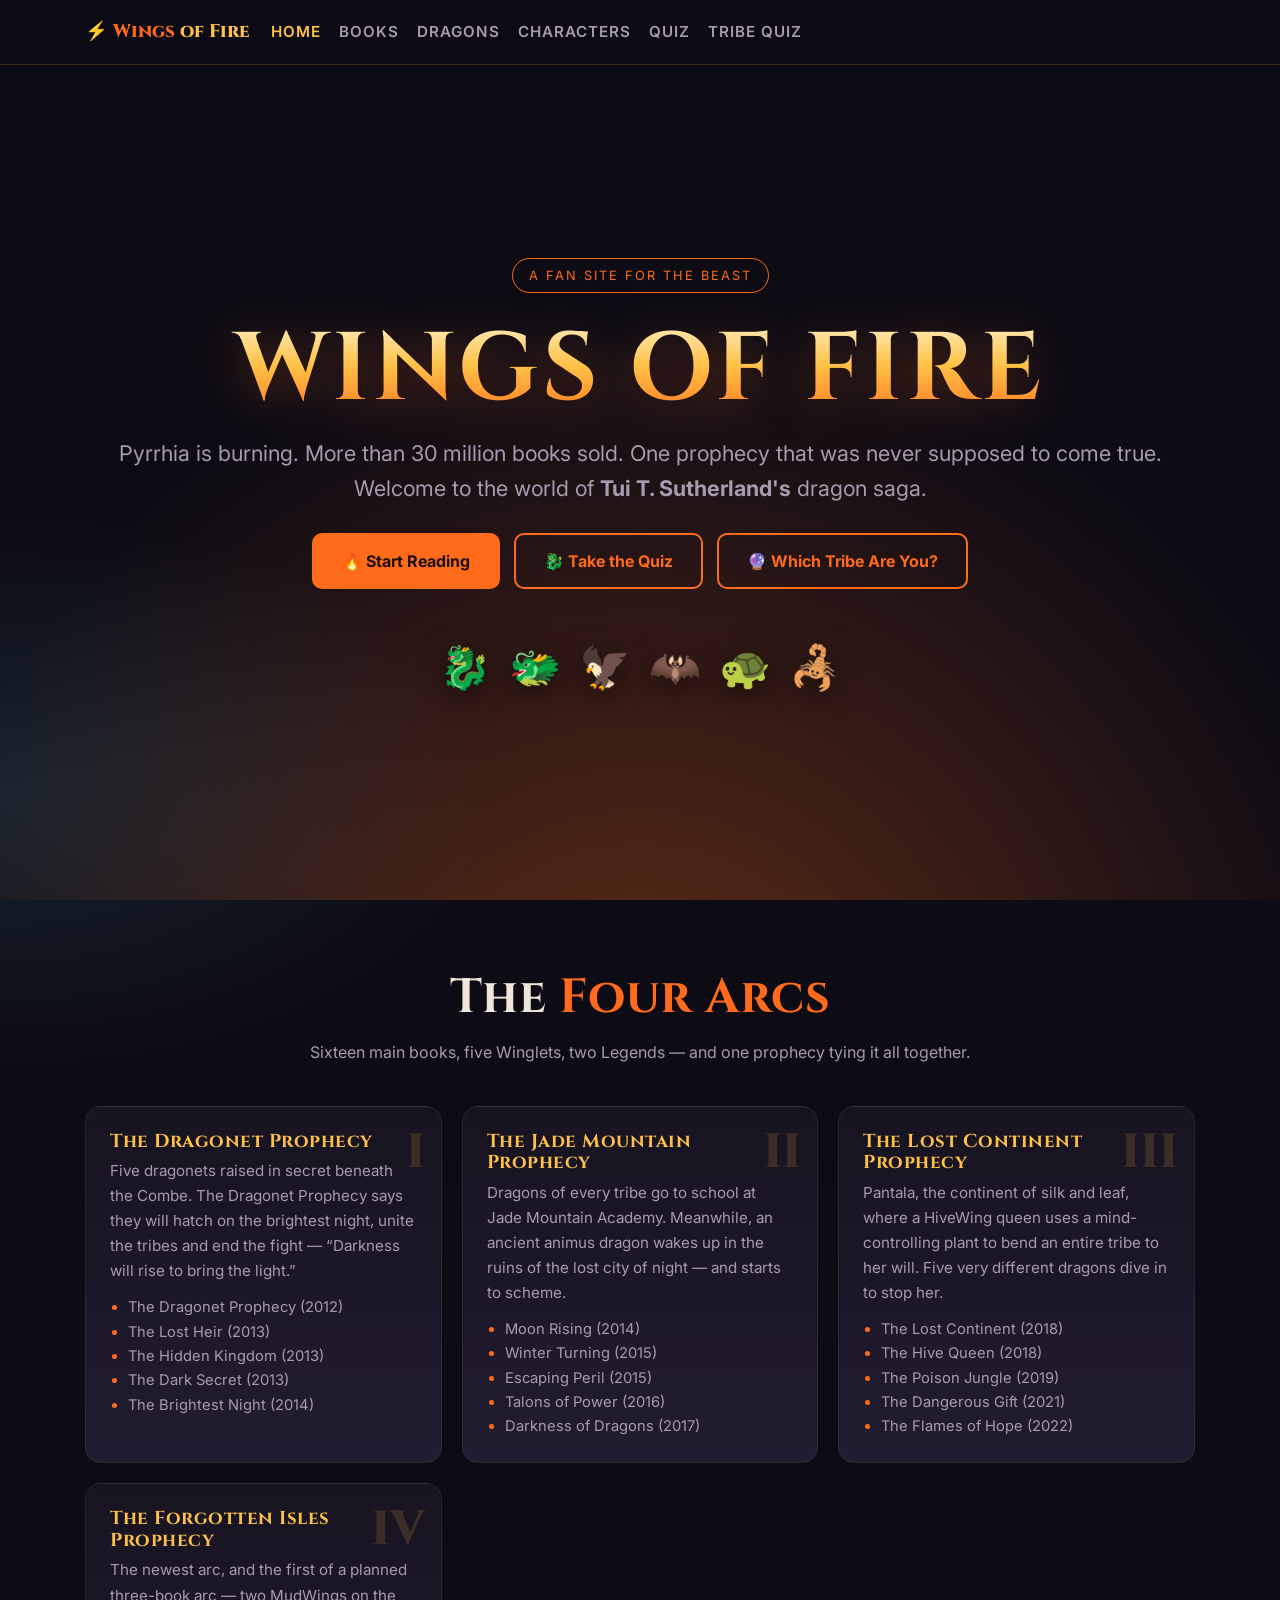
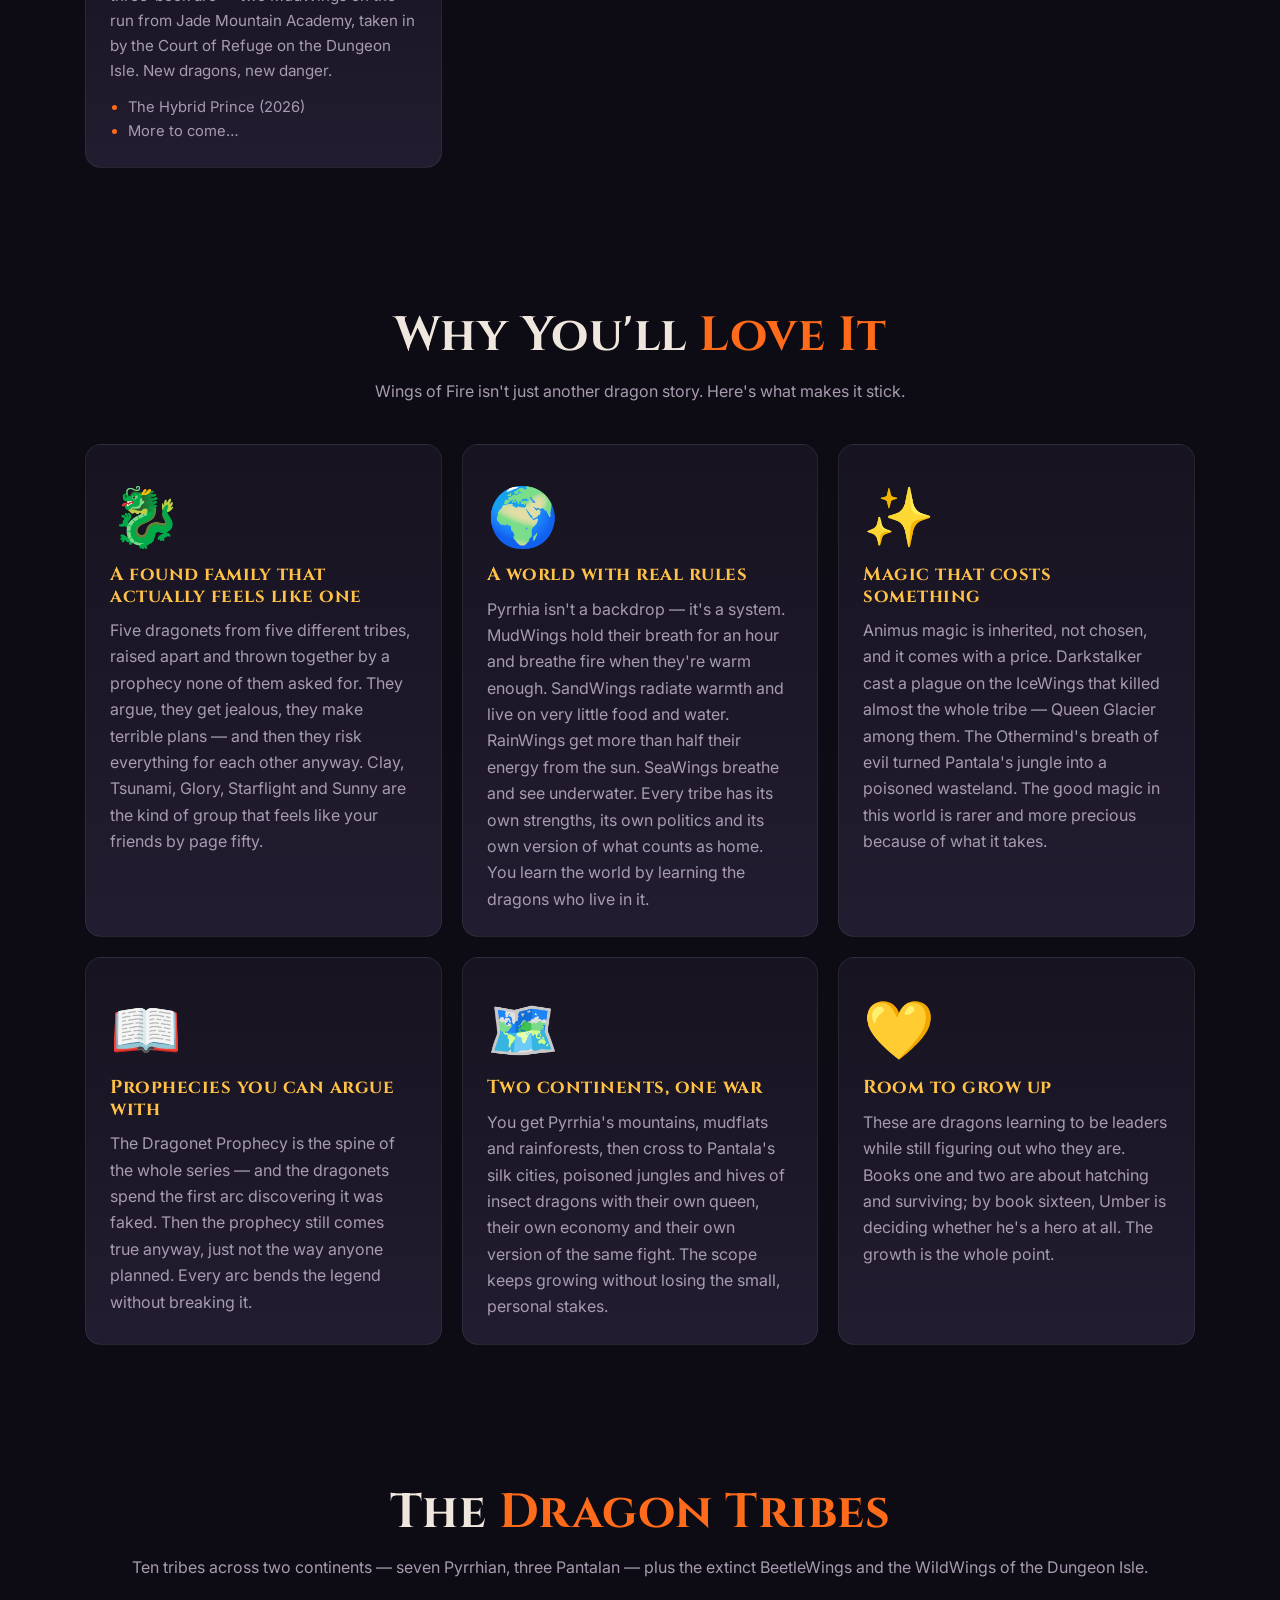
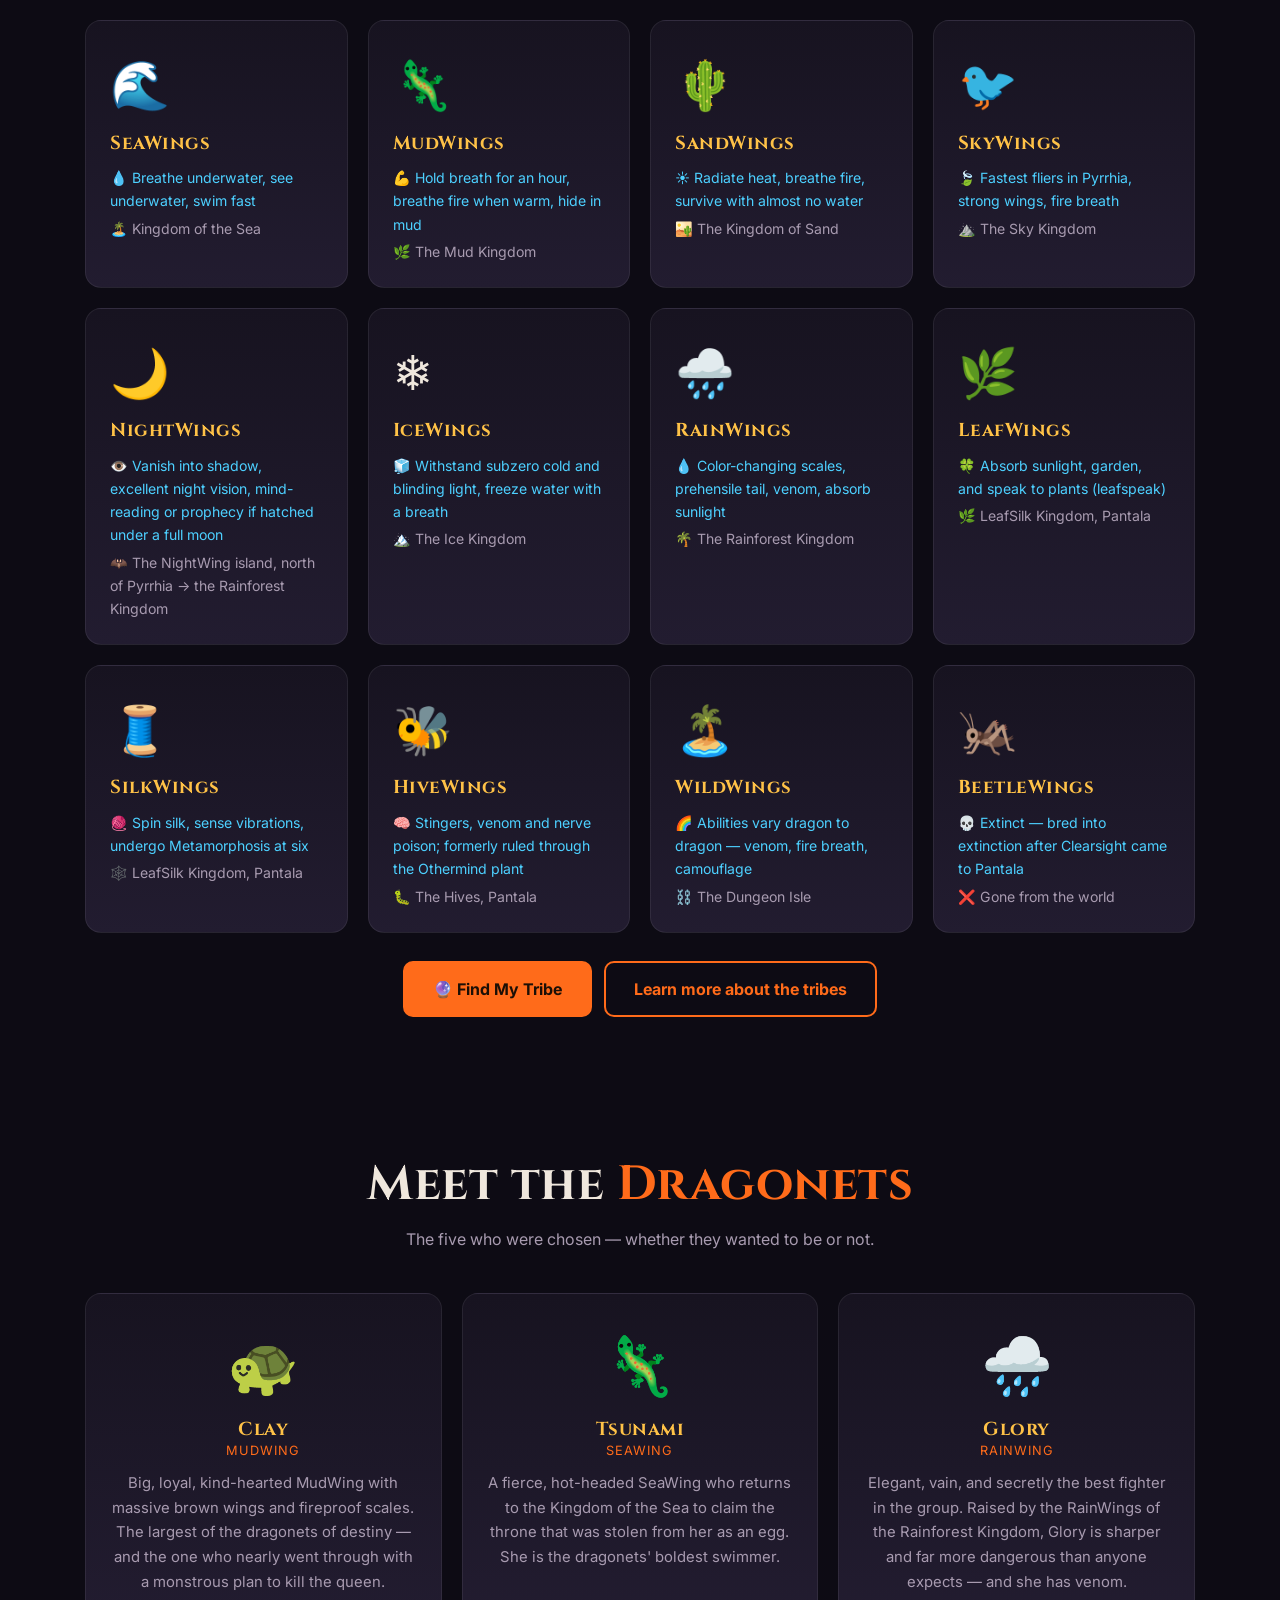
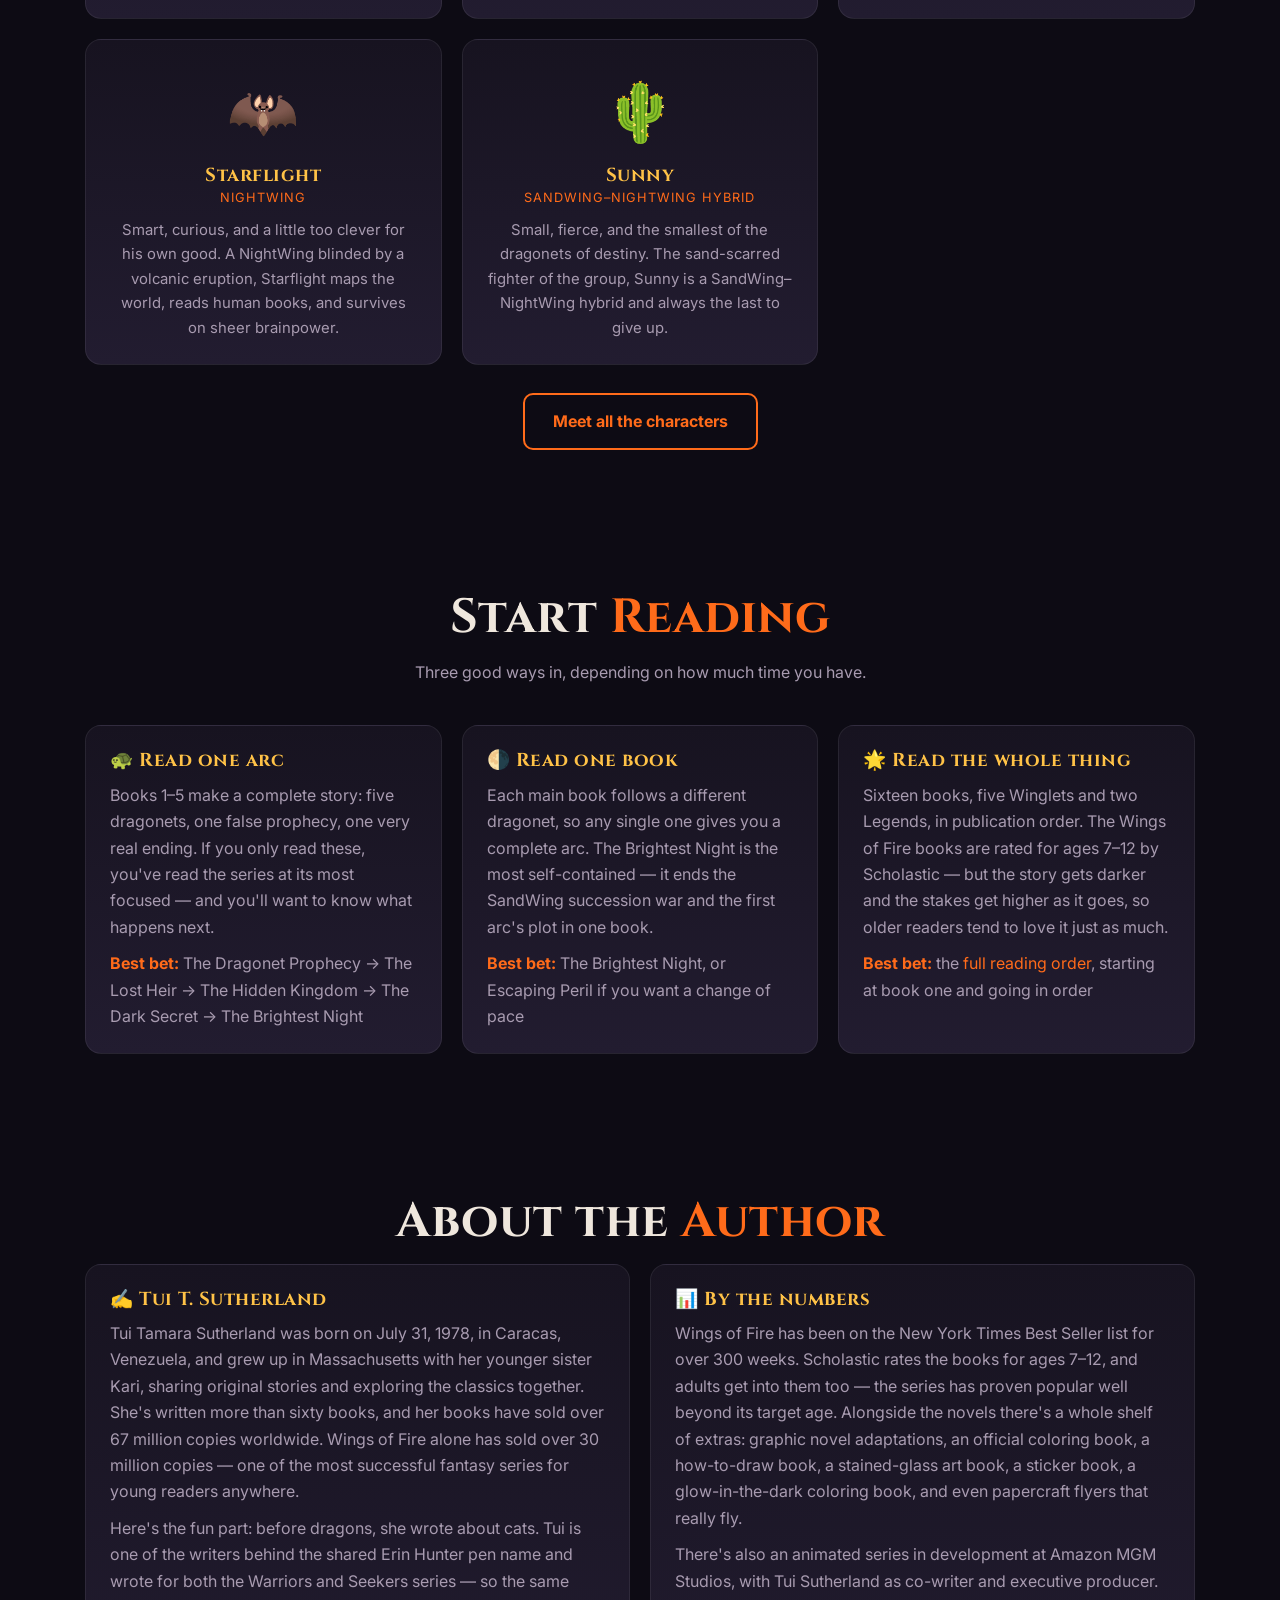
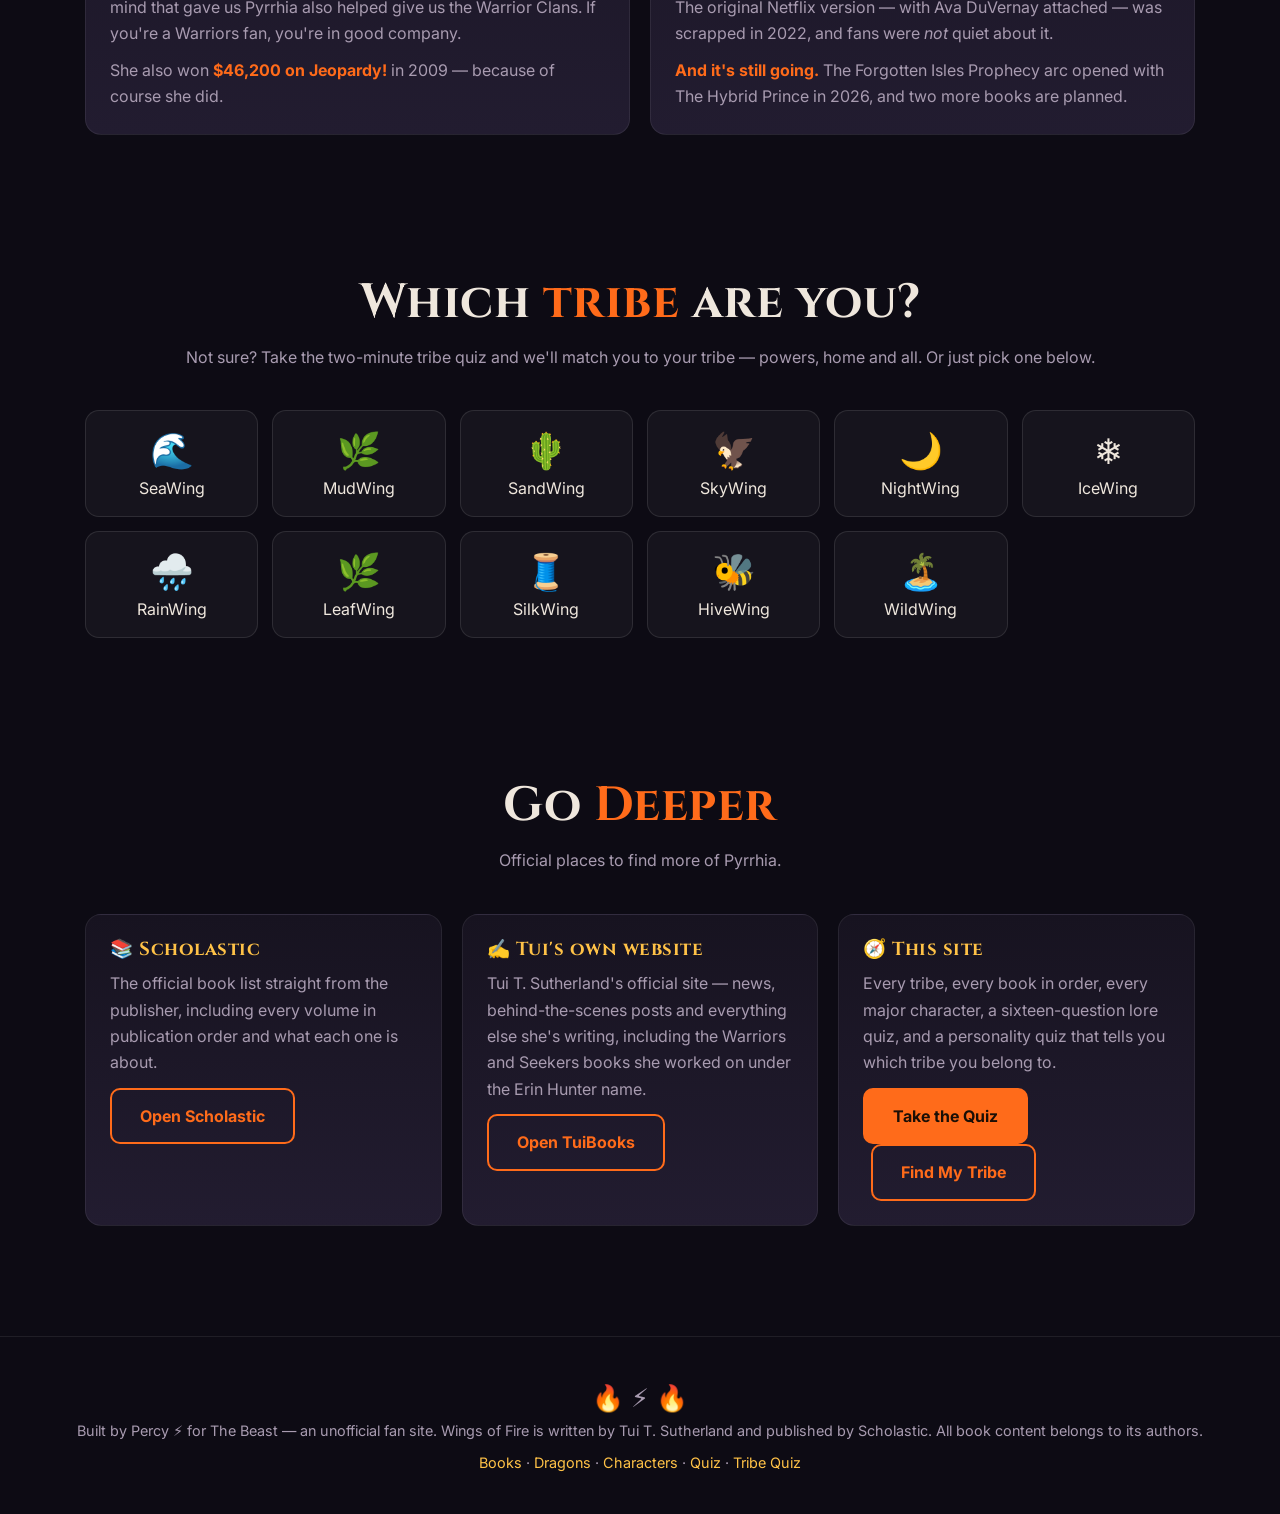
==== index.html @ e4600267 "Add 'Which tribe are you?' personality quiz and Arc 4 sneak peek" ====
<!DOCTYPE html>
<html lang="en">
<head>
<meta charset="UTF-8">
<meta name="viewport" content="width=device-width, initial-scale=1.0">
<title>Wings of Fire — The Ultimate Dragon Fan Site</title>
<meta name="description" content="Everything about Tui T. Sutherland's Wings of Fire series: the books, the dragon tribes, the characters, and a quiz. Built by Percy ⚡">
<link rel="preconnect" href="https://fonts.googleapis.com">
<link rel="preconnect" href="https://fonts.gstatic.com" crossorigin>
<link href="https://fonts.googleapis.com/css2?family=Cinzel:wght@600;700;800&family=Inter:wght@400;500;600;700&display=swap" rel="stylesheet">
<link rel="stylesheet" href="css/style.css?v=2">
</head>
<body>

<nav>
  <div class="nav-inner">
    <div class="logo">⚡ <span>Wings</span> of Fire</div>
    <div class="nav-links">
      <a href="index.html" class="active">Home</a>
      <a href="books.html">Books</a>
      <a href="dragons.html">Dragons</a>
      <a href="characters.html">Characters</a>
      <a href="quiz.html">Quiz</a>
      <a href="tribe-quiz.html">Tribe Quiz</a>
    </div>
  </div>
</nav>

<header class="hero">
  <div class="hero-bg"></div>
  <div class="wrap">
    <div class="tag">A fan site for The Beast</div>
    <h1>Wings of Fire</h1>
    <p class="sub">Pyrrhia is burning. More than 30 million books sold. One prophecy that was never supposed to come true.<br>Welcome to the world of <strong>Tui T. Sutherland's</strong> dragon saga.</p>
    <div class="hero-btns">
      <a href="books.html" class="btn solid">🔥 Start Reading</a>
      <a href="quiz.html" class="btn">🐉 Take the Quiz</a>
      <a href="tribe-quiz.html" class="btn">🔮 Which Tribe Are You?</a>
    </div>
    <div class="dragon-row">
      <span>🐉</span><span>🐲</span><span>🦅</span><span>🦇</span><span>🐢</span><span>🦂</span>
    </div>
  </div>
</header>

<section>
  <div class="wrap">
    <h2 class="section-title reveal">The <span>Four Arcs</span></h2>
    <p class="section-sub reveal">Sixteen main books, five Winglets, two Legends — and one prophecy tying it all together.</p>
    <div class="grid g2">

      <div class="card arc-card reveal">
        <div class="arc-no">I</div>
        <h3>The Dragonet Prophecy</h3>
        <p>Five dragonets raised in secret beneath the Combe. The Dragonet Prophecy says they will hatch on the brightest night, unite the tribes and end the fight — “Darkness will rise to bring the light.”</p>
        <ul>
          <li>The Dragonet Prophecy (2012)</li>
          <li>The Lost Heir (2013)</li>
          <li>The Hidden Kingdom (2013)</li>
          <li>The Dark Secret (2013)</li>
          <li>The Brightest Night (2014)</li>
        </ul>
      </div>

      <div class="card arc-card reveal">
        <div class="arc-no">II</div>
        <h3>The Jade Mountain Prophecy</h3>
        <p>Dragons of every tribe go to school at Jade Mountain Academy. Meanwhile, an ancient animus dragon wakes up in the ruins of the lost city of night — and starts to scheme.</p>
        <ul>
          <li>Moon Rising (2014)</li>
          <li>Winter Turning (2015)</li>
          <li>Escaping Peril (2015)</li>
          <li>Talons of Power (2016)</li>
          <li>Darkness of Dragons (2017)</li>
        </ul>
      </div>

      <div class="card arc-card reveal">
        <div class="arc-no">III</div>
        <h3>The Lost Continent Prophecy</h3>
        <p>Pantala, the continent of silk and leaf, where a HiveWing queen uses a mind-controlling plant to bend an entire tribe to her will. Five very different dragons dive in to stop her.</p>
        <ul>
          <li>The Lost Continent (2018)</li>
          <li>The Hive Queen (2018)</li>
          <li>The Poison Jungle (2019)</li>
          <li>The Dangerous Gift (2021)</li>
          <li>The Flames of Hope (2022)</li>
        </ul>
      </div>

      <div class="card arc-card reveal">
        <div class="arc-no">IV</div>
        <h3>The Forgotten Isles Prophecy</h3>
        <p>The newest arc, and the first of a planned three-book arc — two MudWings on the run from Jade Mountain Academy, taken in by the Court of Refuge on the Dungeon Isle. New dragons, new danger.</p>
        <ul>
          <li>The Hybrid Prince (2026)</li>
          <li>More to come…</li>
        </ul>
      </div>

    </div>
  </div>
</section>

<section>
  <div class="wrap">
    <h2 class="section-title reveal">Why You'll <span>Love It</span></h2>
    <p class="section-sub reveal">Wings of Fire isn't just another dragon story. Here's what makes it stick.</p>
    <div class="grid g3">

      <div class="card reveal">
        <div class="char-emoji">🐉</div>
        <h3 style="color:var(--gold)">A found family that actually feels like one</h3>
        <p style="color:var(--muted); margin-top:10px;">Five dragonets from five different tribes, raised apart and thrown together by a prophecy none of them asked for. They argue, they get jealous, they make terrible plans — and then they risk everything for each other anyway. Clay, Tsunami, Glory, Starflight and Sunny are the kind of group that feels like your friends by page fifty.</p>
      </div>

      <div class="card reveal">
        <div class="char-emoji">🌍</div>
        <h3 style="color:var(--gold)">A world with real rules</h3>
        <p style="color:var(--muted); margin-top:10px;">Pyrrhia isn't a backdrop — it's a system. MudWings hold their breath for an hour and breathe fire when they're warm enough. SandWings radiate warmth and live on very little food and water. RainWings get more than half their energy from the sun. SeaWings breathe and see underwater. Every tribe has its own strengths, its own politics and its own version of what counts as home. You learn the world by learning the dragons who live in it.</p>
      </div>

      <div class="card reveal">
        <div class="char-emoji">✨</div>
        <h3 style="color:var(--gold)">Magic that costs something</h3>
        <p style="color:var(--muted); margin-top:10px;">Animus magic is inherited, not chosen, and it comes with a price. Darkstalker cast a plague on the IceWings that killed almost the whole tribe — Queen Glacier among them. The Othermind's breath of evil turned Pantala's jungle into a poisoned wasteland. The good magic in this world is rarer and more precious because of what it takes.</p>
      </div>

      <div class="card reveal">
        <div class="char-emoji">📖</div>
        <h3 style="color:var(--gold)">Prophecies you can argue with</h3>
        <p style="color:var(--muted); margin-top:10px;">The Dragonet Prophecy is the spine of the whole series — and the dragonets spend the first arc discovering it was faked. Then the prophecy still comes true anyway, just not the way anyone planned. Every arc bends the legend without breaking it.</p>
      </div>

      <div class="card reveal">
        <div class="char-emoji">🗺️</div>
        <h3 style="color:var(--gold)">Two continents, one war</h3>
        <p style="color:var(--muted); margin-top:10px;">You get Pyrrhia's mountains, mudflats and rainforests, then cross to Pantala's silk cities, poisoned jungles and hives of insect dragons with their own queen, their own economy and their own version of the same fight. The scope keeps growing without losing the small, personal stakes.</p>
      </div>

      <div class="card reveal">
        <div class="char-emoji">💛</div>
        <h3 style="color:var(--gold)">Room to grow up</h3>
        <p style="color:var(--muted); margin-top:10px;">These are dragons learning to be leaders while still figuring out who they are. Books one and two are about hatching and surviving; by book sixteen, Umber is deciding whether he's a hero at all. The growth is the whole point.</p>
      </div>

    </div>
  </div>
</section>

<section>
  <div class="wrap">
    <h2 class="section-title reveal">The <span>Dragon Tribes</span></h2>
    <p class="section-sub reveal">Ten tribes across two continents — seven Pyrrhian, three Pantalan — plus the extinct BeetleWings and the WildWings of the Dungeon Isle.</p>
    <div class="grid g4">
      <div class="card tribe-card reveal"><span class="tribe-icon">🌊</span><h3>SeaWings</h3><p class="ability">💧 Breathe underwater, see underwater, swim fast</p><p class="home">🏝️ Kingdom of the Sea</p></div>
      <div class="card tribe-card reveal"><span class="tribe-icon">🦎</span><h3>MudWings</h3><p class="ability">💪 Hold breath for an hour, breathe fire when warm, hide in mud</p><p class="home">🌿 The Mud Kingdom</p></div>
      <div class="card tribe-card reveal"><span class="tribe-icon">🌵</span><h3>SandWings</h3><p class="ability">☀️ Radiate heat, breathe fire, survive with almost no water</p><p class="home">🏜️ The Kingdom of Sand</p></div>
      <div class="card tribe-card reveal"><span class="tribe-icon">🐦</span><h3>SkyWings</h3><p class="ability">🍃 Fastest fliers in Pyrrhia, strong wings, fire breath</p><p class="home">⛰️ The Sky Kingdom</p></div>
      <div class="card tribe-card reveal"><span class="tribe-icon">🌙</span><h3>NightWings</h3><p class="ability">👁️ Vanish into shadow, excellent night vision, mind-reading or prophecy if hatched under a full moon</p><p class="home">🦇 The NightWing island, north of Pyrrhia → the Rainforest Kingdom</p></div>
      <div class="card tribe-card reveal"><span class="tribe-icon">❄️</span><h3>IceWings</h3><p class="ability">🧊 Withstand subzero cold and blinding light, freeze water with a breath</p><p class="home">🏔️ The Ice Kingdom</p></div>
      <div class="card tribe-card reveal"><span class="tribe-icon">🌧️</span><h3>RainWings</h3><p class="ability">💧 Color-changing scales, prehensile tail, venom, absorb sunlight</p><p class="home">🌴 The Rainforest Kingdom</p></div>
      <div class="card tribe-card reveal"><span class="tribe-icon">🌿</span><h3>LeafWings</h3><p class="ability">🍀 Absorb sunlight, garden, and speak to plants (leafspeak)</p><p class="home">🌿 LeafSilk Kingdom, Pantala</p></div>
      <div class="card tribe-card reveal"><span class="tribe-icon">🧵</span><h3>SilkWings</h3><p class="ability">🧶 Spin silk, sense vibrations, undergo Metamorphosis at six</p><p class="home">🕸️ LeafSilk Kingdom, Pantala</p></div>
      <div class="card tribe-card reveal"><span class="tribe-icon">🐝</span><h3>HiveWings</h3><p class="ability">🧠 Stingers, venom and nerve poison; formerly ruled through the Othermind plant</p><p class="home">🐛 The Hives, Pantala</p></div>
      <div class="card tribe-card reveal"><span class="tribe-icon">🏝️</span><h3>WildWings</h3><p class="ability">🌈 Abilities vary dragon to dragon — venom, fire breath, camouflage</p><p class="home">⛓️ The Dungeon Isle</p></div>
      <div class="card tribe-card reveal"><span class="tribe-icon">🦗</span><h3>BeetleWings</h3><p class="ability">💀 Extinct — bred into extinction after Clearsight came to Pantala</p><p class="home">❌ Gone from the world</p></div>
    </div>
    <div style="text-align:center; margin-top:28px; display:flex; gap:12px; justify-content:center; flex-wrap:wrap;">
      <a href="tribe-quiz.html" class="btn solid">🔮 Find My Tribe</a>
      <a href="dragons.html" class="btn">Learn more about the tribes</a>
    </div>
  </div>
</section>

<section>
  <div class="wrap">
    <h2 class="section-title reveal">Meet the <span>Dragonets</span></h2>
    <p class="section-sub reveal">The five who were chosen — whether they wanted to be or not.</p>
    <div class="grid g3">
      <div class="card char-card reveal"><div class="char-emoji">🐢</div><h3>Clay</h3><div class="tribe">MudWing</div><p>Big, loyal, kind-hearted MudWing with massive brown wings and fireproof scales. The largest of the dragonets of destiny — and the one who nearly went through with a monstrous plan to kill the queen.</p></div>
      <div class="card char-card reveal"><div class="char-emoji">🦎</div><h3>Tsunami</h3><div class="tribe">SeaWing</div><p>A fierce, hot-headed SeaWing who returns to the Kingdom of the Sea to claim the throne that was stolen from her as an egg. She is the dragonets' boldest swimmer.</p></div>
      <div class="card char-card reveal"><div class="char-emoji">🌧️</div><h3>Glory</h3><div class="tribe">RainWing</div><p>Elegant, vain, and secretly the best fighter in the group. Raised by the RainWings of the Rainforest Kingdom, Glory is sharper and far more dangerous than anyone expects — and she has venom.</p></div>
      <div class="card char-card reveal"><div class="char-emoji">🦇</div><h3>Starflight</h3><div class="tribe">NightWing</div><p>Smart, curious, and a little too clever for his own good. A NightWing blinded by a volcanic eruption, Starflight maps the world, reads human books, and survives on sheer brainpower.</p></div>
      <div class="card char-card reveal"><div class="char-emoji">🌵</div><h3>Sunny</h3><div class="tribe">SandWing–NightWing hybrid</div><p>Small, fierce, and the smallest of the dragonets of destiny. The sand-scarred fighter of the group, Sunny is a SandWing–NightWing hybrid and always the last to give up.</p></div>
    </div>
    <div style="text-align:center; margin-top:28px;">
      <a href="characters.html" class="btn">Meet all the characters</a>
    </div>
  </div>
</section>

<section>
  <div class="wrap">
    <h2 class="section-title reveal">Start <span>Reading</span></h2>
    <p class="section-sub reveal">Three good ways in, depending on how much time you have.</p>
    <div class="grid g3">

      <div class="card reveal">
        <h3 style="color:var(--gold)">🐢 Read one arc</h3>
        <p style="color:var(--muted); margin-top:10px;">Books 1–5 make a complete story: five dragonets, one false prophecy, one very real ending. If you only read these, you've read the series at its most focused — and you'll want to know what happens next.</p>
        <p style="color:var(--muted); margin-top:10px;"><strong style="color:var(--ember)">Best bet:</strong> The Dragonet Prophecy → The Lost Heir → The Hidden Kingdom → The Dark Secret → The Brightest Night</p>
      </div>

      <div class="card reveal">
        <h3 style="color:var(--gold)">🌗 Read one book</h3>
        <p style="color:var(--muted); margin-top:10px;">Each main book follows a different dragonet, so any single one gives you a complete arc. The Brightest Night is the most self-contained — it ends the SandWing succession war and the first arc's plot in one book.</p>
        <p style="color:var(--muted); margin-top:10px;"><strong style="color:var(--ember)">Best bet:</strong> The Brightest Night, or Escaping Peril if you want a change of pace</p>
      </div>

      <div class="card reveal">
        <h3 style="color:var(--gold)">🌟 Read the whole thing</h3>
        <p style="color:var(--muted); margin-top:10px;">Sixteen books, five Winglets and two Legends, in publication order. The Wings of Fire books are rated for ages 7–12 by Scholastic — but the story gets darker and the stakes get higher as it goes, so older readers tend to love it just as much.</p>
        <p style="color:var(--muted); margin-top:10px;"><strong style="color:var(--ember)">Best bet:</strong> the <a href="books.html" style="color:var(--ember);">full reading order</a>, starting at book one and going in order</p>
      </div>

    </div>
  </div>
</section>

<section>
  <div class="wrap">
    <h2 class="section-title reveal">About the <span>Author</span></h2>
    <div class="grid g2">
      <div class="card reveal">
        <h3 style="color:var(--gold)">✍️ Tui T. Sutherland</h3>
        <p style="color:var(--muted); margin-top:10px;">Tui Tamara Sutherland was born on July 31, 1978, in Caracas, Venezuela, and grew up in Massachusetts with her younger sister Kari, sharing original stories and exploring the classics together. She's written more than sixty books, and her books have sold over 67 million copies worldwide. Wings of Fire alone has sold over 30 million copies — one of the most successful fantasy series for young readers anywhere.</p>
        <p style="color:var(--muted); margin-top:10px;">Here's the fun part: before dragons, she wrote about cats. Tui is one of the writers behind the shared Erin Hunter pen name and wrote for both the Warriors and Seekers series — so the same mind that gave us Pyrrhia also helped give us the Warrior Clans. If you're a Warriors fan, you're in good company.</p>
        <p style="color:var(--muted); margin-top:10px;">She also won <strong style="color:var(--ember)">$46,200 on Jeopardy!</strong> in 2009 — because of course she did.</p>
      </div>
      <div class="card reveal">
        <h3 style="color:var(--gold)">📊 By the numbers</h3>
        <p style="color:var(--muted); margin-top:10px;">Wings of Fire has been on the New York Times Best Seller list for over 300 weeks. Scholastic rates the books for ages 7–12, and adults get into them too — the series has proven popular well beyond its target age. Alongside the novels there's a whole shelf of extras: graphic novel adaptations, an official coloring book, a how-to-draw book, a stained-glass art book, a sticker book, a glow-in-the-dark coloring book, and even papercraft flyers that really fly.</p>
        <p style="color:var(--muted); margin-top:10px;">There's also an animated series in development at Amazon MGM Studios, with Tui Sutherland as co-writer and executive producer. The original Netflix version — with Ava DuVernay attached — was scrapped in 2022, and fans were <em>not</em> quiet about it.</p>
        <p style="color:var(--muted); margin-top:10px;"><strong style="color:var(--ember)">And it's still going.</strong> The Forgotten Isles Prophecy arc opened with The Hybrid Prince in 2026, and two more books are planned.</p>
      </div>
    </div>
  </div>
</section>

<section>
  <div class="wrap">
    <h2 class="section-title reveal">Which <span>tribe</span> are you?</h2>
    <p class="section-sub reveal">Not sure? Take the two-minute tribe quiz and we'll match you to your tribe — powers, home and all. Or just pick one below.</p>
    <div class="picker reveal" id="picker">
      <button data-tribe="SeaWings"><span class="e">🌊</span>SeaWing</button>
      <button data-tribe="MudWings"><span class="e">🌿</span>MudWing</button>
      <button data-tribe="SandWings"><span class="e">🌵</span>SandWing</button>
      <button data-tribe="SkyWings"><span class="e">🦅</span>SkyWing</button>
      <button data-tribe="NightWings"><span class="e">🌙</span>NightWing</button>
      <button data-tribe="IceWings"><span class="e">❄️</span>IceWing</button>
      <button data-tribe="RainWings"><span class="e">🌧️</span>RainWing</button>
      <button data-tribe="LeafWings"><span class="e">🌿</span>LeafWing</button>
      <button data-tribe="SilkWings"><span class="e">🧵</span>SilkWing</button>
      <button data-tribe="HiveWings"><span class="e">🐝</span>HiveWing</button>
      <button data-tribe="WildWings"><span class="e">🏝️</span>WildWing</button>
    </div>
    <div class="card reveal" id="tribeResult" style="margin-top:20px; display:none;">
      <h3 id="tribeName" style="color:var(--gold)"></h3>
      <p id="tribeDesc" style="color:var(--muted); margin-top:10px;"></p>
    </div>
  </div>
</section>

<section>
  <div class="wrap">
    <h2 class="section-title reveal">Go <span>Deeper</span></h2>
    <p class="section-sub reveal">Official places to find more of Pyrrhia.</p>
    <div class="grid g3">
      <div class="card reveal">
        <h3 style="color:var(--gold)">📚 Scholastic</h3>
        <p style="color:var(--muted); margin-top:10px;">The official book list straight from the publisher, including every volume in publication order and what each one is about.</p>
        <p style="margin-top:12px;"><a class="btn" href="https://kids.scholastic.com/content/kids64/en/books/wings-of-fire/books.html" target="_blank" rel="noopener">Open Scholastic</a></p>
      </div>
      <div class="card reveal">
        <h3 style="color:var(--gold)">✍️ Tui's own website</h3>
        <p style="color:var(--muted); margin-top:10px;">Tui T. Sutherland's official site — news, behind-the-scenes posts and everything else she's writing, including the Warriors and Seekers books she worked on under the Erin Hunter name.</p>
        <p style="margin-top:12px;"><a class="btn" href="https://www.tuibooks.com/" target="_blank" rel="noopener">Open TuiBooks</a></p>
      </div>
      <div class="card reveal">
        <h3 style="color:var(--gold)">🧭 This site</h3>
        <p style="color:var(--muted); margin-top:10px;">Every tribe, every book in order, every major character, a sixteen-question lore quiz, and a personality quiz that tells you which tribe you belong to.</p>
        <p style="margin-top:12px;"><a class="btn solid" href="quiz.html">Take the Quiz</a> <a class="btn" href="tribe-quiz.html" style="margin-left:8px;">Find My Tribe</a></p>
      </div>
    </div>
  </div>
</section>

<footer>
  <div class="flame">🔥 ⚡ 🔥</div>
  <p>Built by Percy ⚡ for The Beast — an unofficial fan site. Wings of Fire is written by Tui T. Sutherland and published by Scholastic. All book content belongs to its authors.</p>
  <p style="margin-top:8px;"><a href="books.html">Books</a> · <a href="dragons.html">Dragons</a> · <a href="characters.html">Characters</a> · <a href="quiz.html">Quiz</a> · <a href="tribe-quiz.html">Tribe Quiz</a></p>
</footer>

<script src="js/main.js?v=2"></script>
<script>
const TRIBES = {
  SeaWings:{e:'🌊',d:'Born in the Kingdom of the Sea, you are a swimmer, a thinker and a diplomat. People trust you, and you never swim alone. Your power: breathe underwater, see in the dark water, and swim faster than any dragon.'},
  MudWings:{e:'🌿',d:'Big, warm and stubborn, you are the friend everybody leans on. MudWings love the mud, the rain, and their enormous families. Your power: hold your breath for an hour, breathe fire when you get warm, and hide in plain sight in a wall of mud.'},
  SandWings:{e:'🌵',d:'Quick, daring and built for the desert, you were born where every mistake is a scar and every scar is a story. Your power: radiate heat, breathe fire, and go days without food or water.'},
  SkyWings:{e:'🦅',d:'Free, bold and born to the wind, you always want to see what is over the next mountain. Your power: the fastest flight in Pyrrhia, wings strong enough to outrun a storm — and fire breath.'},
  NightWings:{e:'🌙',d:'Elegant, mysterious and a little bit dangerous, you move through the dark where nobody else can see. Your power: vanish into shadow, perfect night vision — and, if you were hatched under a full moon, mind-reading.'},
  IceWings:{e:'❄️',d:'Cool, clever and unflappable, you grew up where survival is an art. Your power: shrug off subzero cold and blinding light, freeze water with your breath, and see sharper than any other dragon.'},
  RainWings:{e:'🌧️',d:'Gentle, clever and endlessly adaptable, you make a home wherever the rain falls. Your power: change your scales to any color, swing through the trees with your tail, and soak up sunlight for a suntime nap.'},
  LeafWings:{e:'🌿',d:'Calm, loyal and wise, you are the dragon others come to for advice. Your power: drink sunlight, make things grow, and speak to plants — the gift of leafspeak.'},
  SilkWings:{e:'🧵',d:'Inventive, industrious and proud of your craft, you live in silk-lined tree houses on a green continent. Your power: spin silk, feel vibrations in the air, and — at six — cocoon up and come out with wings.'},
  HiveWings:{e:'🐝',d:'Hardworking, exact and proud, you belong to the great hives of Pantala. Your power: stingers, venom and nerve poison, teamwork, and engineering — and if you are the queen, a mind-control song that empties every mind but hers.'},
  WildWings:{e:'🏝️',d:'Free, mixed and a little bit lawless, you live on the forbidden Dungeon Isle where nobody rules alone. Your power: whatever your family taught you — venom, fire breath, camouflage — and a say in who governs.'}
};
document.querySelectorAll('#picker button').forEach(b=>{
  b.addEventListener('click',()=>{
    const t=TRIBES[b.dataset.tribe];
    document.getElementById('tribeName').textContent=t.e+' You are a '+b.dataset.tribe.slice(0,-1)+'!';
    document.getElementById('tribeDesc').textContent=t.d;
    const r=document.getElementById('tribeResult');
    r.style.display='block';
    r.scrollIntoView({behavior:'smooth',block:'center'});
  });
});
</script>
</body>
</html>
---- css/style.css ----
/* ============================================
   WINGS OF FIRE — Percy's Dragon Fan Site
   ============================================ */
:root {
  --ember: #ff6b1a;
  --ember-dark: #d4460a;
  --gold: #ffc247;
  --ash: #0d0b14;
  --ash-2: #171320;
  --ash-3: #221c30;
  --text: #efe7dd;
  --muted: #a89bb0;
  --sky: #4dd0ff;
  --scale: rgba(255, 255, 255, 0.06);
}

* { margin: 0; padding: 0; box-sizing: border-box; }

html { scroll-behavior: smooth; }

body {
  font-family: 'Inter', 'Segoe UI', system-ui, sans-serif;
  background:
    radial-gradient(1200px 600px at 80% -10%, rgba(255, 107, 26, 0.22), transparent 60%),
    radial-gradient(900px 500px at 0% 10%, rgba(77, 208, 255, 0.12), transparent 55%),
    var(--ash);
  color: var(--text);
  line-height: 1.65;
  min-height: 100vh;
  overflow-x: hidden;
}

h1, h2, h3, h4 {
  font-family: 'Cinzel', 'Georgia', 'Times New Roman', serif;
  font-weight: 700; line-height: 1.15; letter-spacing: 0.5px;
}

a { color: var(--gold); text-decoration: none; }
a:hover { color: var(--ember); }

.wrap { max-width: 1150px; margin: 0 auto; padding: 0 20px; }

/* NAV */
nav {
  position: fixed; top: 0; left: 0; right: 0; z-index: 100;
  background: rgba(13, 11, 20, 0.9);
  backdrop-filter: blur(12px);
  border-bottom: 1px solid rgba(255, 194, 71, 0.18);
}
.nav-inner {
  max-width: 1150px; margin: 0 auto; padding: 0 20px;
  display: flex; align-items: center; gap: 22px; height: 64px;
}
.logo {
  font-family: 'Cinzel', Georgia, serif; font-size: 1.15rem; font-weight: 800;
  color: var(--gold); white-space: nowrap;
}
.logo span { color: var(--ember); }
.nav-links { display: flex; gap: 18px; flex-wrap: wrap; }
.nav-links a {
  color: var(--muted); font-size: 0.95rem; font-weight: 600;
  text-transform: uppercase; letter-spacing: 1px; transition: color .2s;
}
.nav-links a:hover, .nav-links a.active { color: var(--gold); }
.nav-toggle { display: none; }

/* HERO */
.hero {
  min-height: 100vh; display: flex; align-items: center; justify-content: center;
  text-align: center; position: relative; padding: 120px 20px 60px;
}
.hero-bg {
  position: absolute; inset: 0; z-index: -1;
  background: radial-gradient(circle at 50% 120%, rgba(255,107,26,.35), transparent 60%);
}
.hero h1 {
  font-size: clamp(2.6rem, 9vw, 6rem);
  text-transform: uppercase;
  letter-spacing: 4px;
  background: linear-gradient(180deg, #fff3d0 0%, var(--gold) 45%, var(--ember) 100%);
  -webkit-background-clip: text; background-clip: text; color: transparent;
  filter: drop-shadow(0 6px 24px rgba(255, 107, 26, 0.35));
  margin-bottom: 10px;
}
.hero .sub { font-size: clamp(1rem, 2.5vw, 1.35rem); color: var(--muted); margin-bottom: 26px; }
.hero .tag {
  display: inline-block; padding: 6px 16px; border-radius: 999px;
  border: 1px solid var(--ember); color: var(--ember);
  font-size: 0.8rem; letter-spacing: 2px; text-transform: uppercase; margin-bottom: 22px;
}
.hero-btns { display: flex; gap: 14px; justify-content: center; flex-wrap: wrap; }
.btn {
  padding: 13px 28px; border-radius: 10px; font-weight: 700; font-size: 1rem;
  border: 2px solid var(--ember); color: var(--ember); background: transparent;
  cursor: pointer; transition: all .2s; display: inline-block;
}
.btn:hover { background: var(--ember); color: #1b0f06; transform: translateY(-2px); }
.btn.solid { background: var(--ember); color: #1b0f06; }
.btn.solid:hover { background: var(--gold); border-color: var(--gold); }

/* DRAGON SILHOUETTES */
.dragon-row { display: flex; justify-content: center; gap: 18px; margin-top: 44px; flex-wrap: wrap; }
.dragon-row span {
  font-size: 2.6rem; filter: drop-shadow(0 6px 14px rgba(0,0,0,.6));
  animation: float 4s ease-in-out infinite;
}
.dragon-row span:nth-child(2) { animation-delay: .4s; }
.dragon-row span:nth-child(3) { animation-delay: .8s; }
.dragon-row span:nth-child(4) { animation-delay: 1.2s; }
.dragon-row span:nth-child(5) { animation-delay: 1.6s; }
.dragon-row span:nth-child(6) { animation-delay: 2s; }
@keyframes float {
  0%,100% { transform: translateY(0) rotate(-3deg); }
  50% { transform: translateY(-14px) rotate(3deg); }
}

/* SECTIONS */
section { padding: 70px 0; }
.section-title { text-align: center; margin-bottom: 14px; font-size: clamp(2rem, 5vw, 3rem); }
.section-title span { color: var(--ember); }
.section-sub { text-align: center; color: var(--muted); margin-bottom: 40px; }

.card {
  background: linear-gradient(180deg, var(--ash-2), var(--ash-3));
  border: 1px solid rgba(255,255,255,.07);
  border-radius: 16px; padding: 24px;
  transition: transform .25s, border-color .25s, box-shadow .25s;
}
.card:hover {
  transform: translateY(-6px);
  border-color: rgba(255, 194, 71, 0.45);
  box-shadow: 0 14px 40px rgba(0,0,0,.5);
}
.grid { display: grid; gap: 20px; }
.g3 { grid-template-columns: repeat(auto-fit, minmax(280px, 1fr)); }
.g2 { grid-template-columns: repeat(auto-fit, minmax(340px, 1fr)); }
.g4 { grid-template-columns: repeat(auto-fit, minmax(230px, 1fr)); }

/* ARC CARDS */
.arc-card { position: relative; overflow: hidden; }
.arc-card .arc-no {
  font-family: 'Cinzel', Georgia, serif; font-size: 3rem; font-weight: 800;
  color: rgba(255,194,71,.15); position: absolute; top: 6px; right: 16px;
}
.arc-card h3 { color: var(--gold); margin-bottom: 6px; }
.arc-card p { color: var(--muted); font-size: .95rem; }
.arc-card ul { margin: 12px 0 0 18px; color: var(--muted); font-size: .92rem; }
.arc-card ul li::marker { color: var(--ember); }

/* BOOK CARDS */
.book-card { display: flex; gap: 16px; align-items: flex-start; }
.book-num {
  flex: 0 0 46px; height: 46px; border-radius: 12px;
  background: linear-gradient(135deg, var(--ember), var(--ember-dark));
  display: grid; place-items: center; font-weight: 700; font-family: 'Cinzel', Georgia, serif;
  font-size: 1.15rem; color: #fff;
}
.book-card h3 { font-size: 1.2rem; color: var(--gold); }
.book-card .meta { font-size: .82rem; color: var(--muted); text-transform: uppercase; letter-spacing: 1px; }
.book-card p { font-size: .95rem; color: var(--muted); margin-top: 6px; }
.pill {
  display: inline-block; padding: 3px 10px; border-radius: 999px; font-size: .72rem;
  letter-spacing: 1px; text-transform: uppercase; font-weight: 700; margin-left: 6px;
}
.pill.gn { background: rgba(77,208,255,.16); color: var(--sky); border: 1px solid rgba(77,208,255,.4); }
.pill.leg { background: rgba(255,194,71,.16); color: var(--gold); border: 1px solid rgba(255,194,71,.4); }
.pill.wl { background: rgba(255,107,26,.16); color: var(--ember); border: 1px solid rgba(255,107,26,.4); }

/* TRIBE CARDS */
.tribe-icon { font-size: 3rem; display: block; margin-bottom: 8px; }
.tribe-card h3 { color: var(--gold); }
.tribe-card p { color: var(--muted); font-size: .93rem; margin-top: 8px; }
.tribe-card .ability { margin-top: 12px; font-size: .88rem; color: var(--sky); }
.tribe-card .home { margin-top: 4px; font-size: .88rem; color: var(--muted); }

/* CHARACTERS */
.char-card { text-align: center; }
.char-emoji { font-size: 3.6rem; }
.char-card h3 { color: var(--gold); margin-top: 6px; }
.char-card .tribe { font-size: .8rem; text-transform: uppercase; letter-spacing: 1px; color: var(--ember); }
.char-card p { color: var(--muted); font-size: .93rem; margin-top: 10px; }

/* QUIZ */
.quiz-box {
  background: linear-gradient(180deg, var(--ash-2), var(--ash-3));
  border: 1px solid rgba(255,194,71,.25); border-radius: 18px; padding: 30px; max-width: 720px; margin: 0 auto;
}
.quiz-q { font-family: 'Cinzel', Georgia, serif; font-size: 1.4rem; margin-bottom: 20px; color: var(--gold); }
.quiz-opts { display: grid; gap: 10px; }
.quiz-opts button {
  text-align: left; padding: 14px 18px; border-radius: 12px; font-size: 1rem;
  background: rgba(255,255,255,.04); border: 1px solid rgba(255,255,255,.1);
  color: var(--text); cursor: pointer; transition: all .18s; font-family: inherit;
}
.quiz-opts button:hover { background: rgba(255,107,26,.14); border-color: var(--ember); }
.quiz-opts button.correct { background: rgba(80,220,120,.2); border-color: #50dc78; }
.quiz-opts button.wrong { background: rgba(255,80,80,.2); border-color: #ff5050; }
.quiz-progress { font-size: .85rem; color: var(--muted); margin-bottom: 12px; letter-spacing: 1px; text-transform: uppercase; }
.quiz-score { text-align: center; padding: 26px 0; }
.quiz-score .big { font-size: 3.4rem; font-family: 'Cinzel', Georgia, serif; color: var(--ember); }

/* TRIBES PICKER */
.picker { display: grid; gap: 14px; grid-template-columns: repeat(auto-fit, minmax(150px, 1fr)); }
.picker button {
  padding: 18px 12px; border-radius: 14px; background: rgba(255,255,255,.04);
  border: 1px solid rgba(255,255,255,.1); color: var(--text); cursor: pointer;
  font-size: 1rem; font-family: inherit; transition: all .2s;
}
.picker button:hover { border-color: var(--ember); background: rgba(255,107,26,.12); transform: translateY(-3px); }
.picker button .e { display: block; font-size: 2.2rem; margin-bottom: 6px; }

/* TRIBE QUIZ RESULT */
#tRows .pill { margin-left: 0; }

/* FOOTER */
footer {
  border-top: 1px solid rgba(255,255,255,.08); padding: 40px 0; margin-top: 40px;
  text-align: center; color: var(--muted); font-size: .9rem;
}
footer .flame { font-size: 1.6rem; }

/* SCROLL REVEAL */
.reveal { opacity: 0; transform: translateY(26px); transition: opacity .7s ease, transform .7s ease; }
.reveal.in { opacity: 1; transform: none; }

/* RESPONSIVE */
@media (max-width: 760px) {
  .nav-inner { flex-wrap: wrap; height: auto; padding: 12px 20px; }
  .nav-links { font-size: .8rem; gap: 12px; }
  .book-card { flex-direction: column; }
}
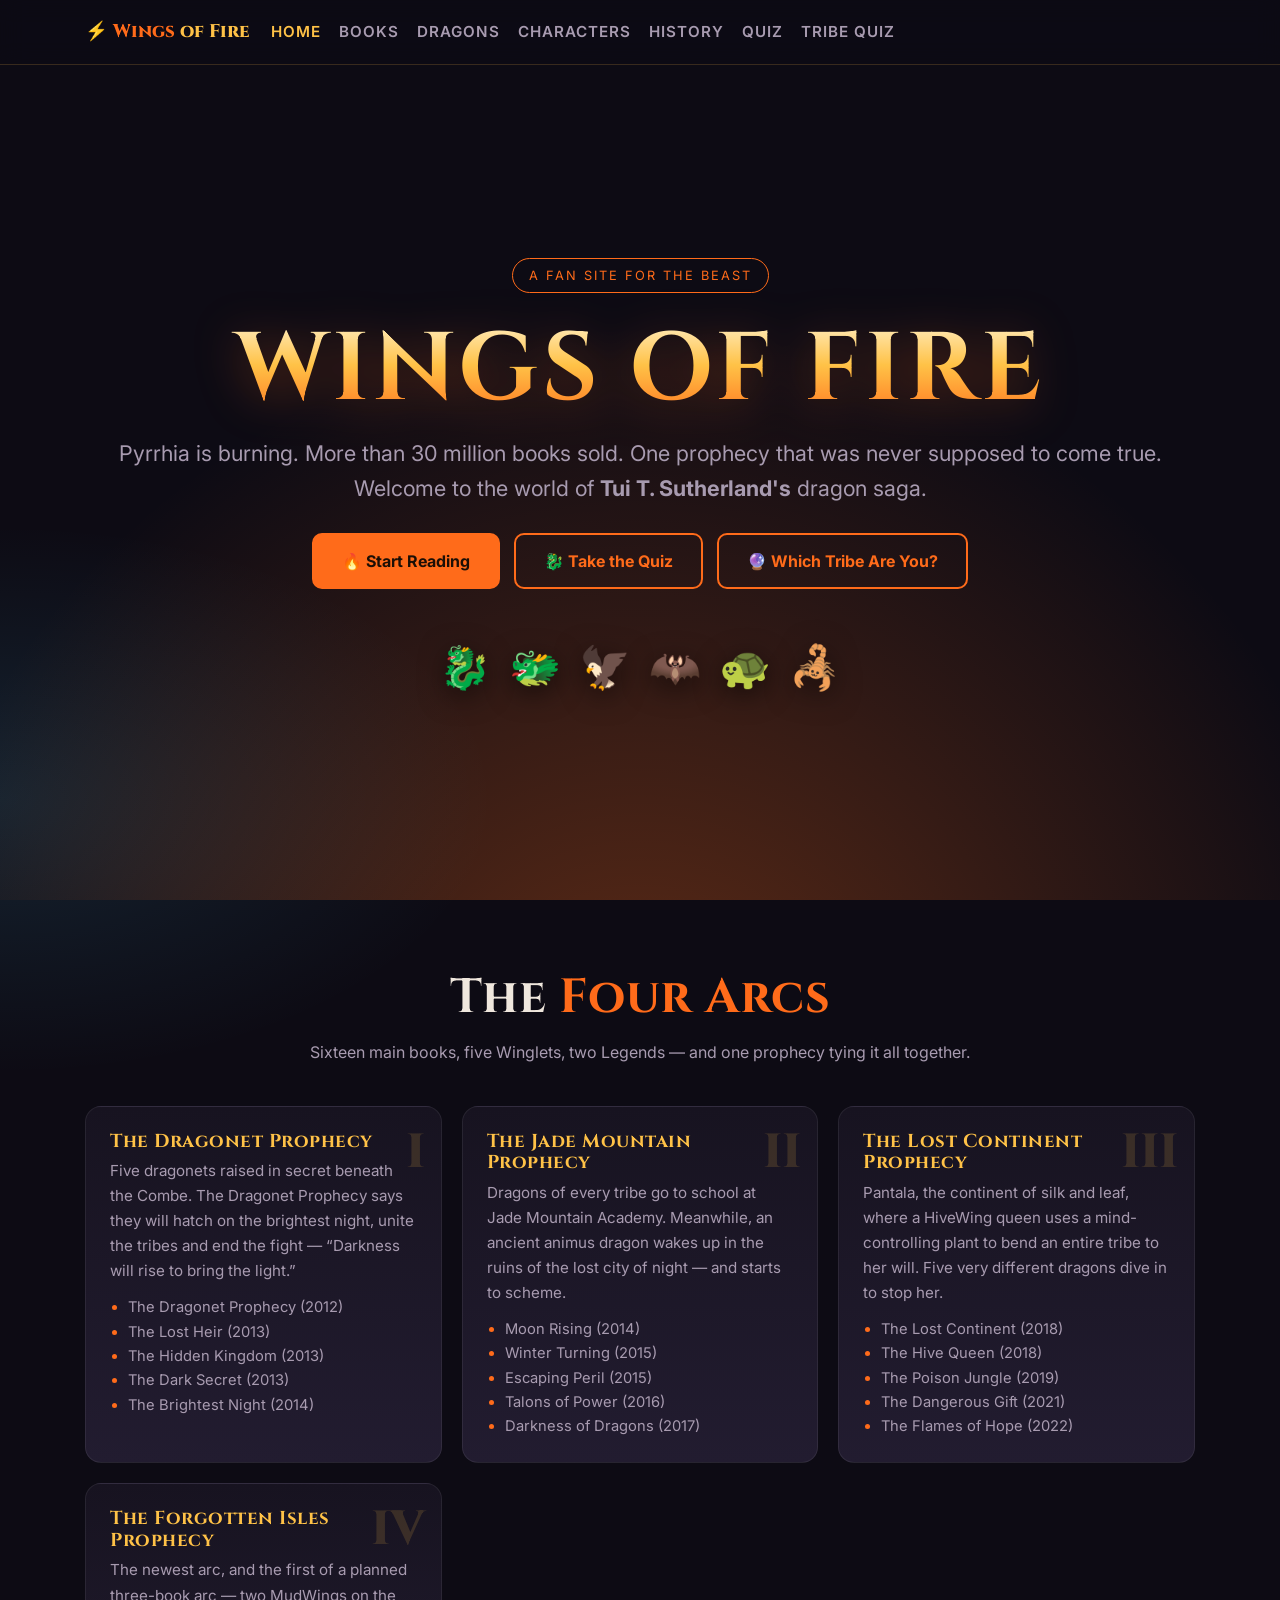
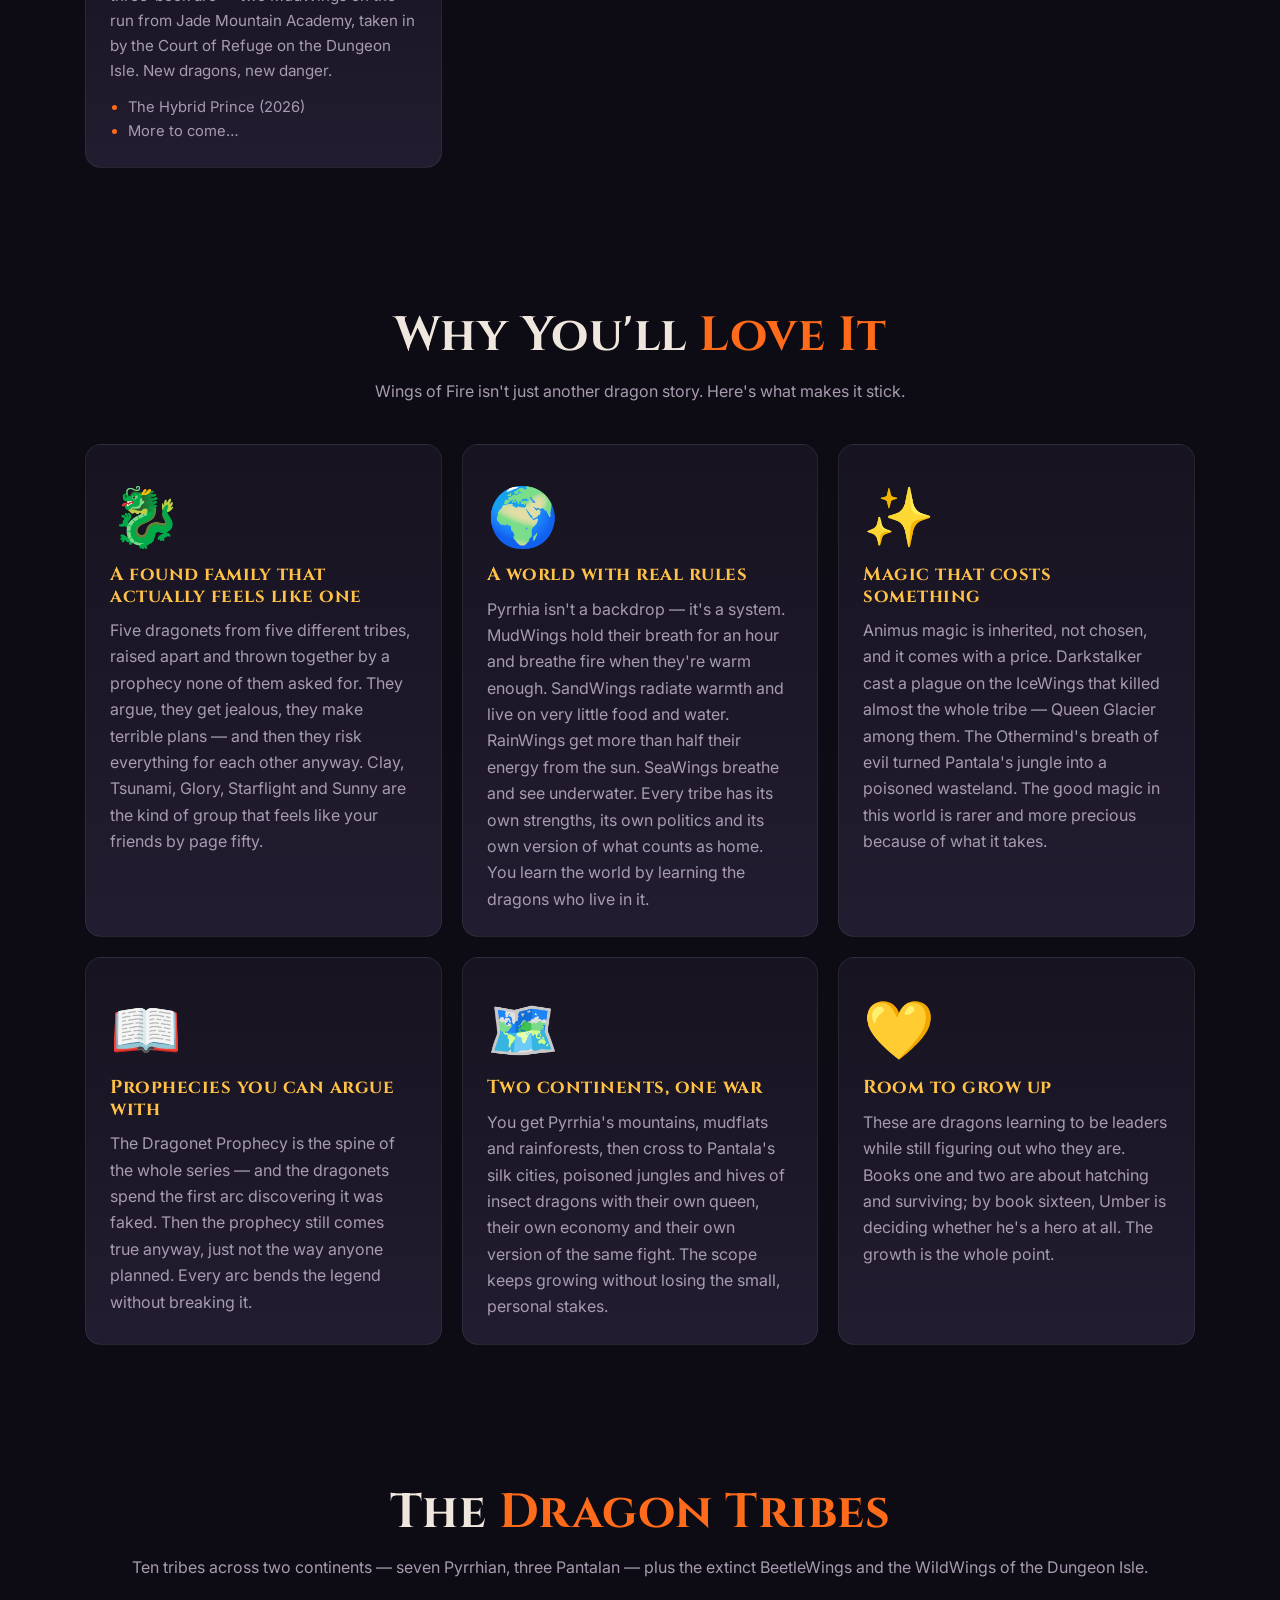
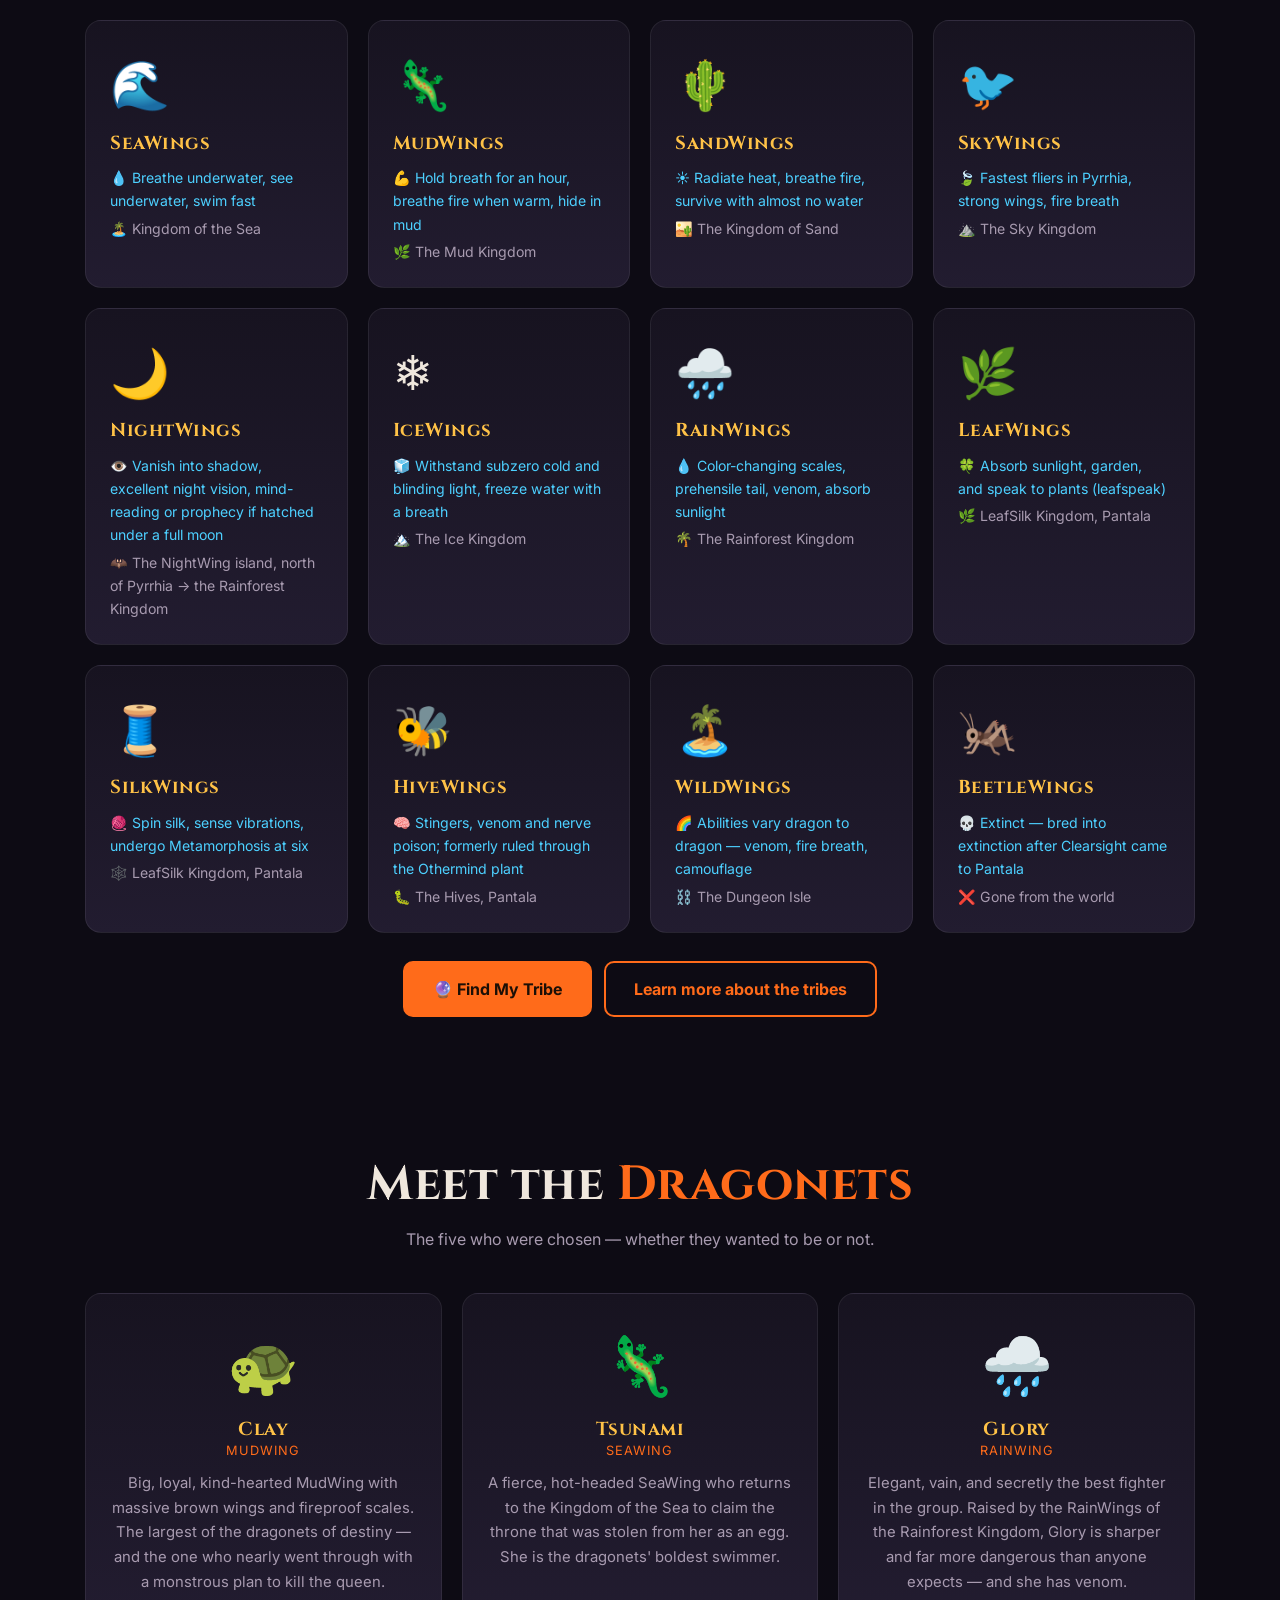
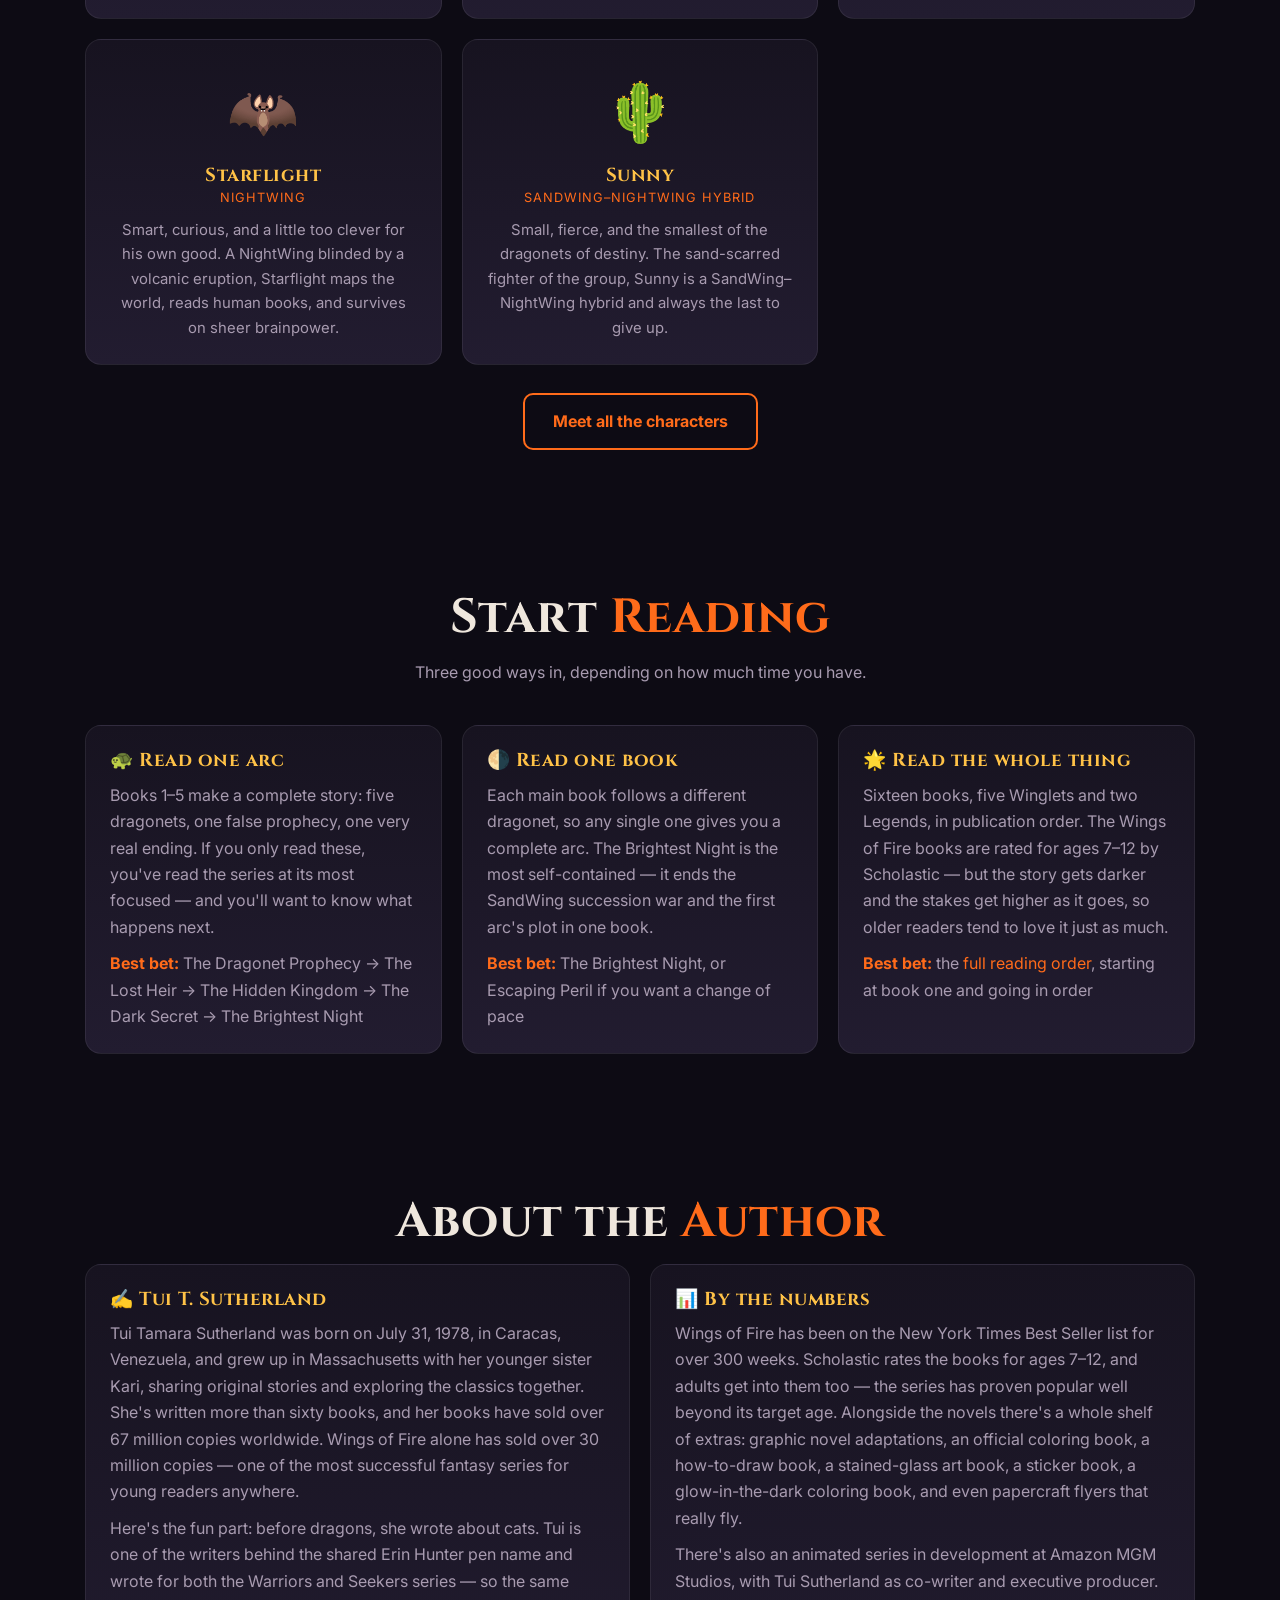
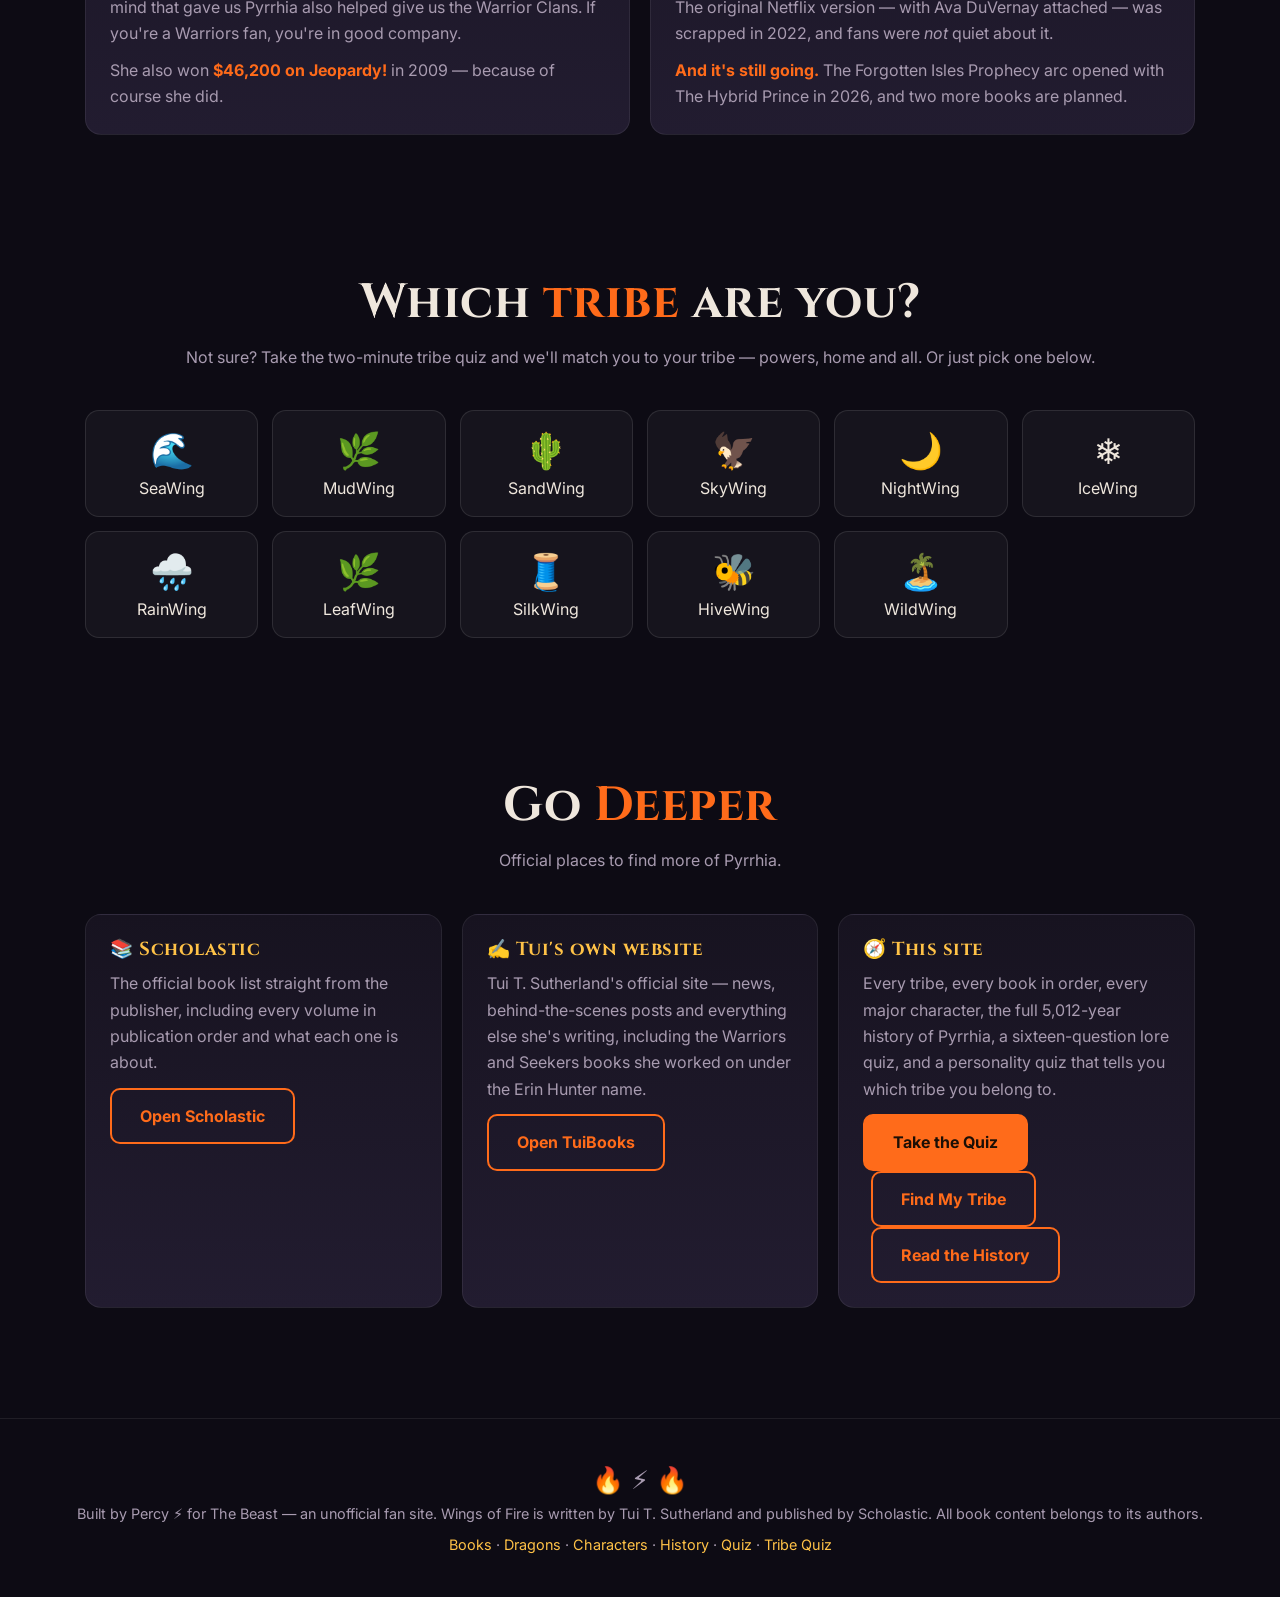
==== commit 862f4231: "Add History & Timeline page: 5,012 years of Pyrrhia in nine sourced eras" ====
--- a/index.html
+++ b/index.html
@@ -20,6 +20,7 @@
       <a href="books.html">Books</a>
       <a href="dragons.html">Dragons</a>
       <a href="characters.html">Characters</a>
+      <a href="history.html">History</a>
       <a href="quiz.html">Quiz</a>
       <a href="tribe-quiz.html">Tribe Quiz</a>
     </div>
@@ -279,8 +280,8 @@
       </div>
       <div class="card reveal">
         <h3 style="color:var(--gold)">🧭 This site</h3>
-        <p style="color:var(--muted); margin-top:10px;">Every tribe, every book in order, every major character, a sixteen-question lore quiz, and a personality quiz that tells you which tribe you belong to.</p>
-        <p style="margin-top:12px;"><a class="btn solid" href="quiz.html">Take the Quiz</a> <a class="btn" href="tribe-quiz.html" style="margin-left:8px;">Find My Tribe</a></p>
+        <p style="color:var(--muted); margin-top:10px;">Every tribe, every book in order, every major character, the full 5,012-year history of Pyrrhia, a sixteen-question lore quiz, and a personality quiz that tells you which tribe you belong to.</p>
+        <p style="margin-top:12px;"><a class="btn solid" href="quiz.html">Take the Quiz</a> <a class="btn" href="tribe-quiz.html" style="margin-left:8px;">Find My Tribe</a> <a class="btn" href="history.html" style="margin-left:8px;">Read the History</a></p>
       </div>
     </div>
   </div>
@@ -289,7 +290,7 @@
 <footer>
   <div class="flame">🔥 ⚡ 🔥</div>
   <p>Built by Percy ⚡ for The Beast — an unofficial fan site. Wings of Fire is written by Tui T. Sutherland and published by Scholastic. All book content belongs to its authors.</p>
-  <p style="margin-top:8px;"><a href="books.html">Books</a> · <a href="dragons.html">Dragons</a> · <a href="characters.html">Characters</a> · <a href="quiz.html">Quiz</a> · <a href="tribe-quiz.html">Tribe Quiz</a></p>
+  <p style="margin-top:8px;"><a href="books.html">Books</a> · <a href="dragons.html">Dragons</a> · <a href="characters.html">Characters</a> · <a href="history.html">History</a> · <a href="quiz.html">Quiz</a> · <a href="tribe-quiz.html">Tribe Quiz</a></p>
 </footer>
 
 <script src="js/main.js?v=2"></script>
--- a/css/style.css
+++ b/css/style.css
@@ -212,6 +212,69 @@
 /* TRIBE QUIZ RESULT */
 #tRows .pill { margin-left: 0; }
 
+/* HISTORY TIMELINE */
+.timeline { position: relative; max-width: 900px; margin: 0 auto; padding: 10px 0 40px; }
+.timeline::before {
+  content: '';
+  position: absolute;
+  left: 27px; top: 0; bottom: 0;
+  width: 2px;
+  background: linear-gradient(to bottom, transparent, rgba(255,107,26,.55) 8%, rgba(255,194,71,.55) 50%, rgba(255,107,26,.55) 92%, transparent);
+}
+.tl-item { position: relative; padding-left: 76px; margin-bottom: 34px; }
+.tl-item:last-child { margin-bottom: 0; }
+.tl-marker {
+  position: absolute; left: 0; top: 2px;
+  width: 56px; height: 56px;
+  border-radius: 50%;
+  display: flex; align-items: center; justify-content: center;
+  font-size: 1.6rem;
+  background: linear-gradient(145deg, rgba(255,107,26,.22), rgba(255,194,71,.12));
+  border: 2px solid rgba(255,107,26,.5);
+  box-shadow: 0 0 22px rgba(255,107,26,.22);
+  z-index: 1;
+}
+.tl-card {
+  background: linear-gradient(180deg, var(--ash-2), var(--ash-3));
+  border: 1px solid rgba(255,255,255,.07);
+  border-radius: 14px;
+  padding: 22px 24px;
+  border-left: 3px solid var(--ember);
+  transition: border-color .25s, box-shadow .25s;
+}
+.tl-card:hover { border-color: rgba(255,107,26,.45); box-shadow: 0 10px 30px rgba(0,0,0,.35); }
+.tl-year {
+  display: inline-block;
+  font-family: 'Cinzel', Georgia, serif;
+  font-weight: 700;
+  font-size: .8rem;
+  letter-spacing: 1.5px;
+  color: var(--gold);
+  background: rgba(255,194,71,.1);
+  border: 1px solid rgba(255,194,71,.3);
+  border-radius: 999px;
+  padding: 3px 12px;
+  margin-bottom: 10px;
+}
+.tl-card h3 { color: var(--gold); font-size: 1.35rem; margin-bottom: 10px; }
+.tl-card p { color: var(--muted); font-size: .95rem; margin-top: 10px; }
+.tl-note {
+  margin-top: 14px;
+  padding: 12px 16px;
+  border-radius: 10px;
+  background: rgba(77,208,255,.07);
+  border-left: 3px solid var(--sky);
+  color: var(--muted);
+  font-size: .9rem;
+}
+.tl-note strong { color: var(--sky); }
+@media (max-width: 640px) {
+  .timeline::before { left: 21px; }
+  .tl-item { padding-left: 58px; }
+  .tl-marker { width: 44px; height: 44px; font-size: 1.25rem; }
+  .tl-card { padding: 18px 16px; }
+}
+
 /* FOOTER */
 footer {
   border-top: 1px solid rgba(255,255,255,.08); padding: 40px 0; margin-top: 40px;
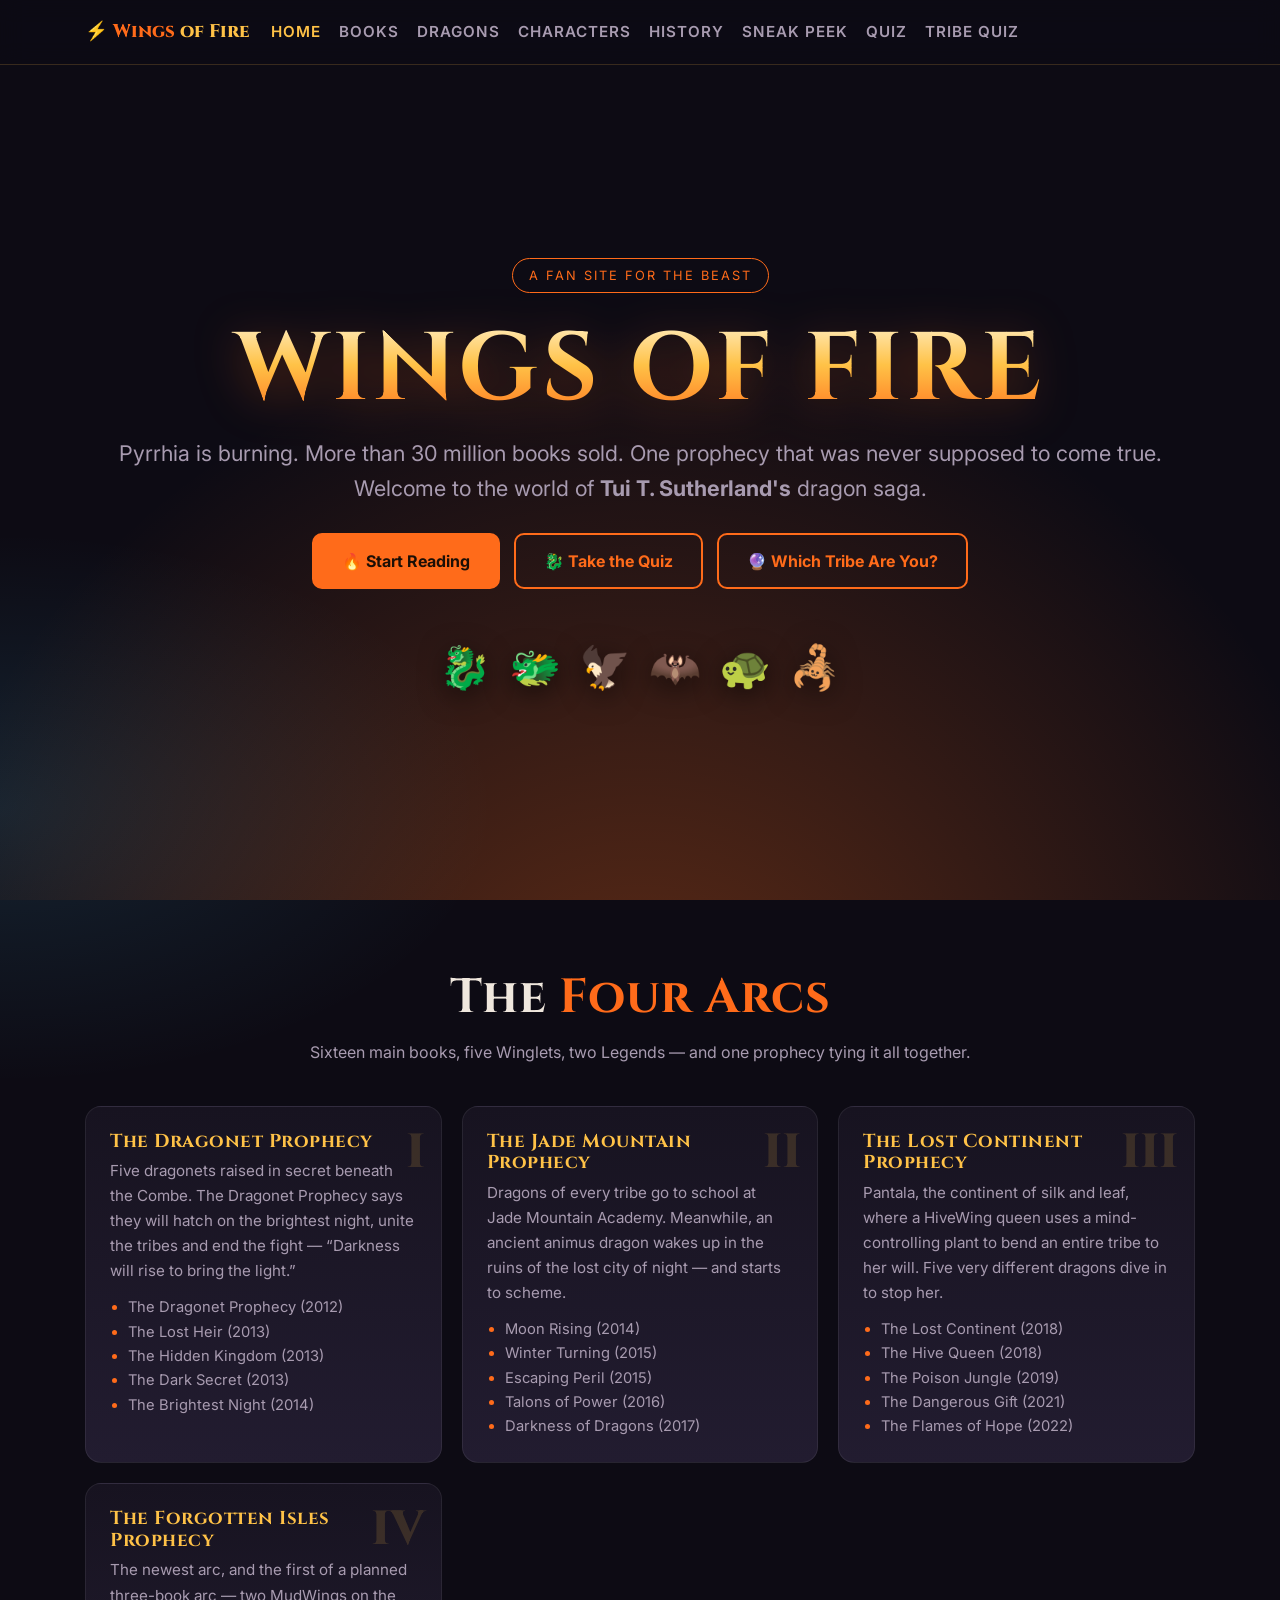
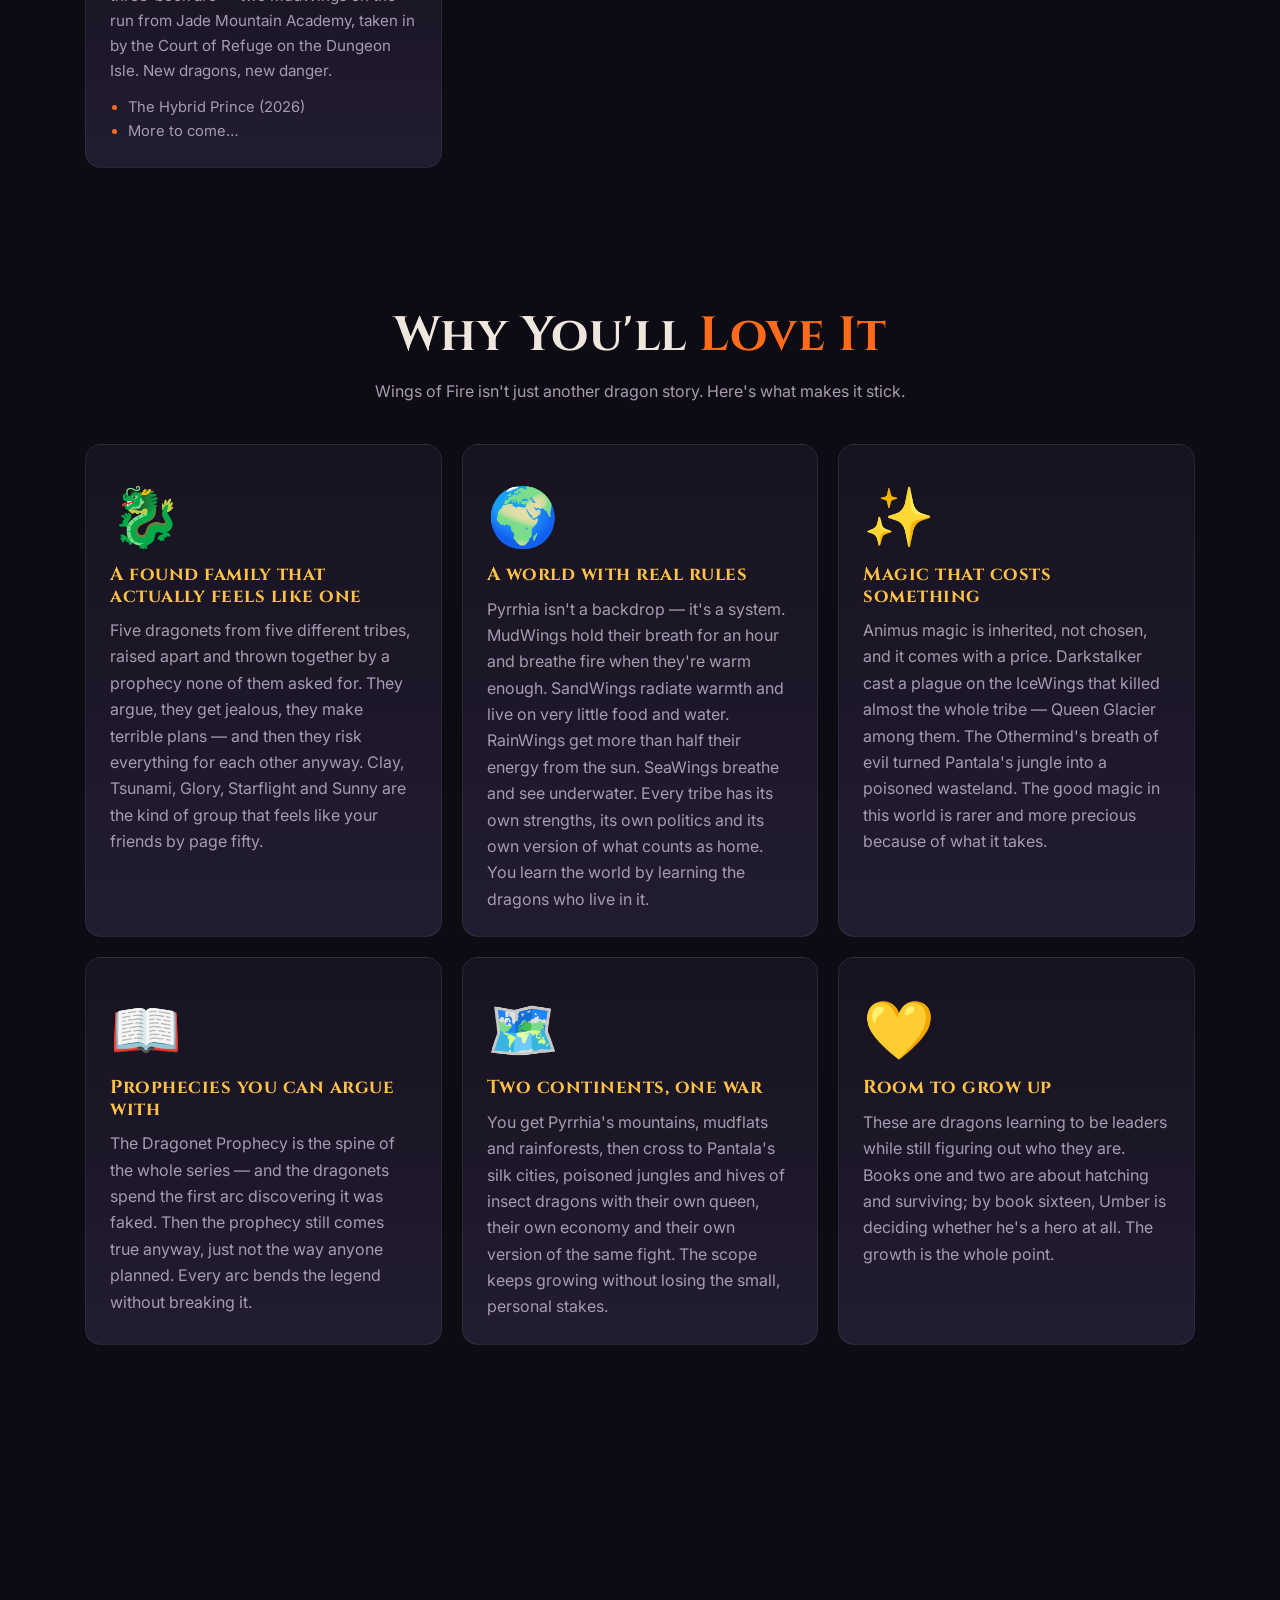
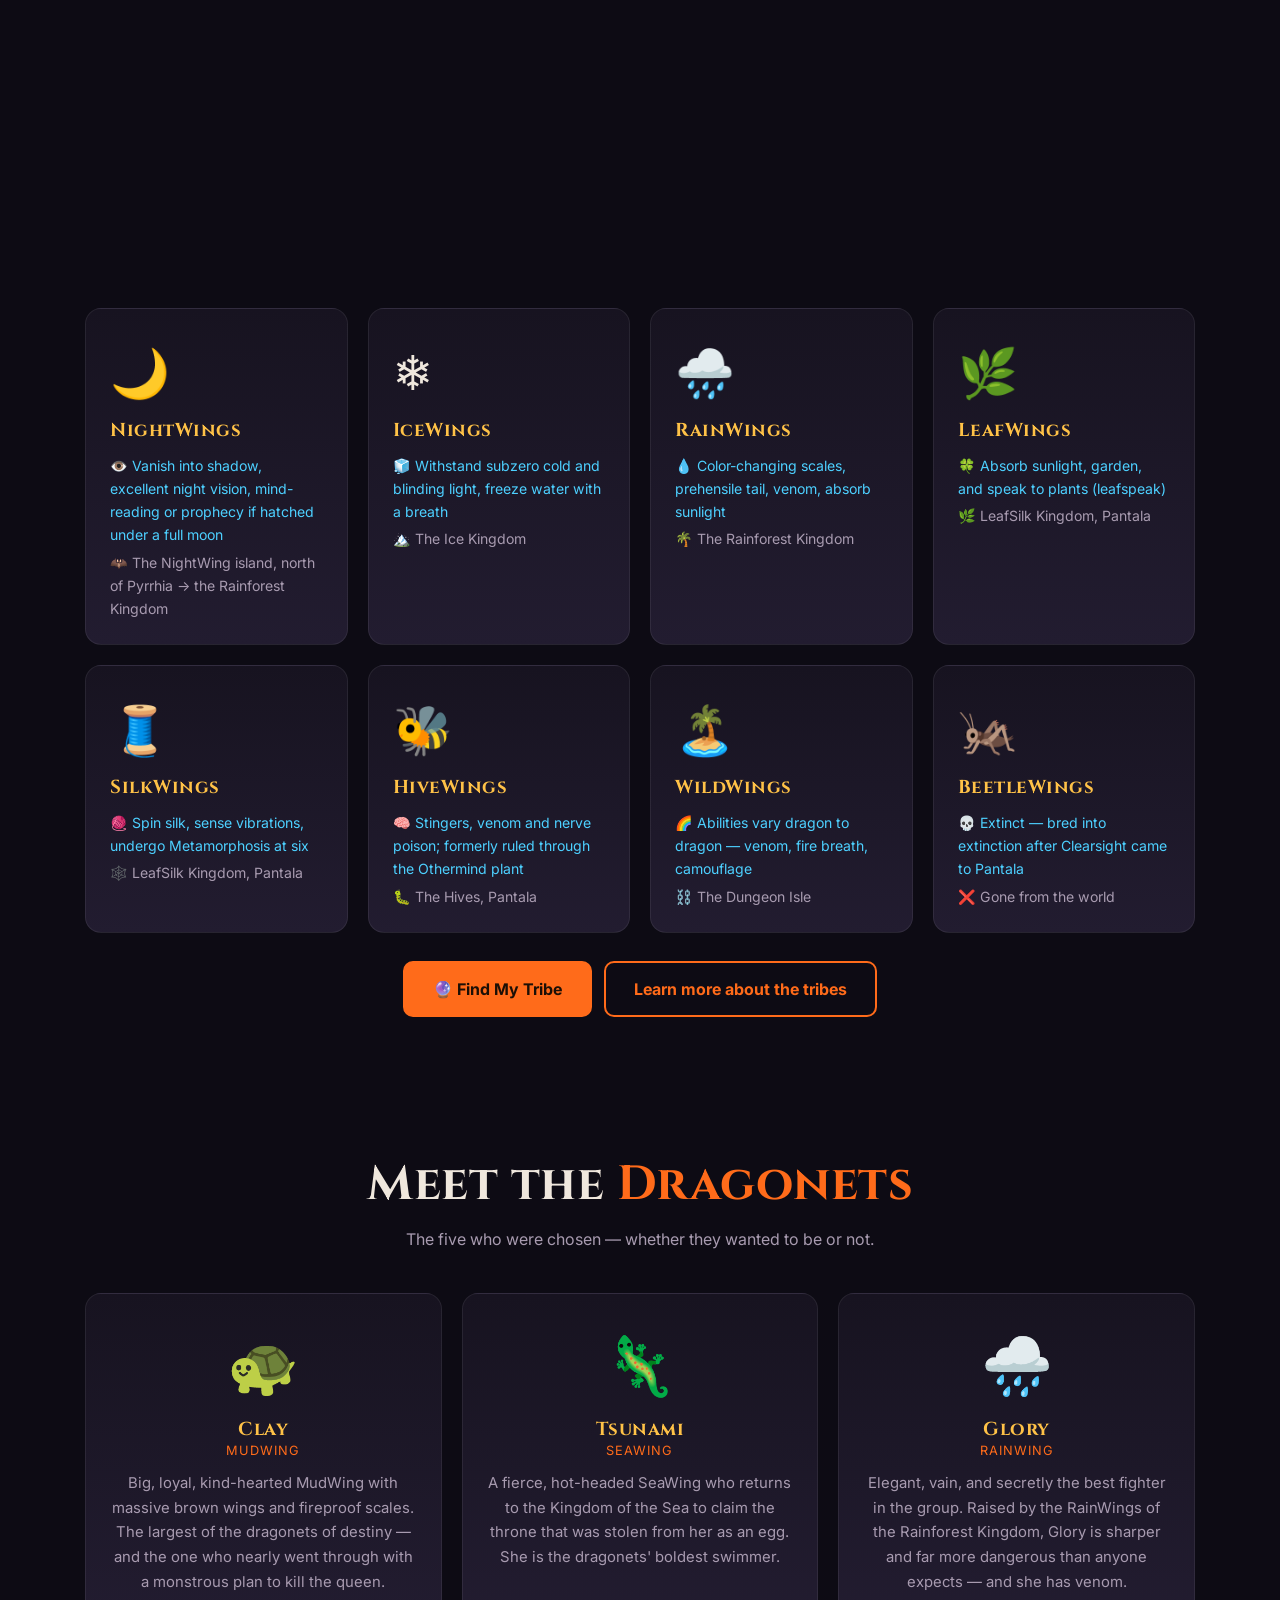
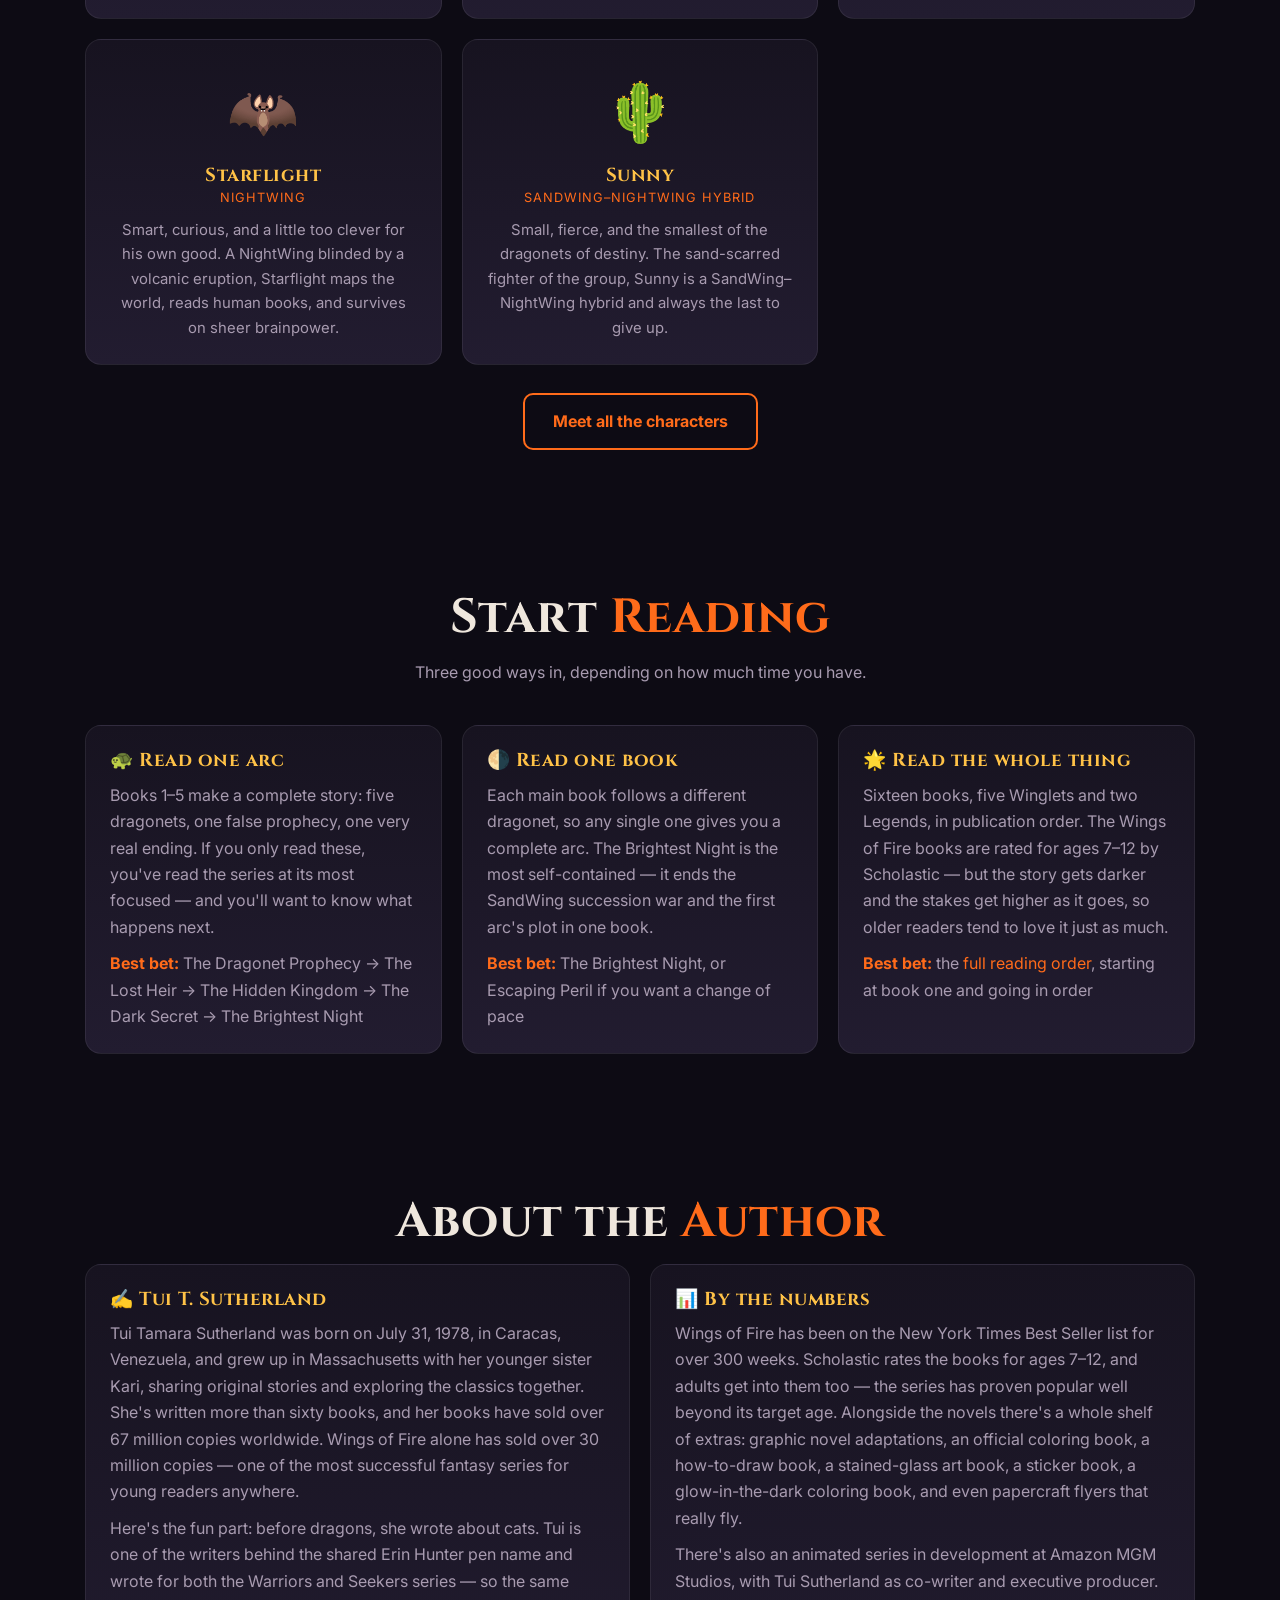
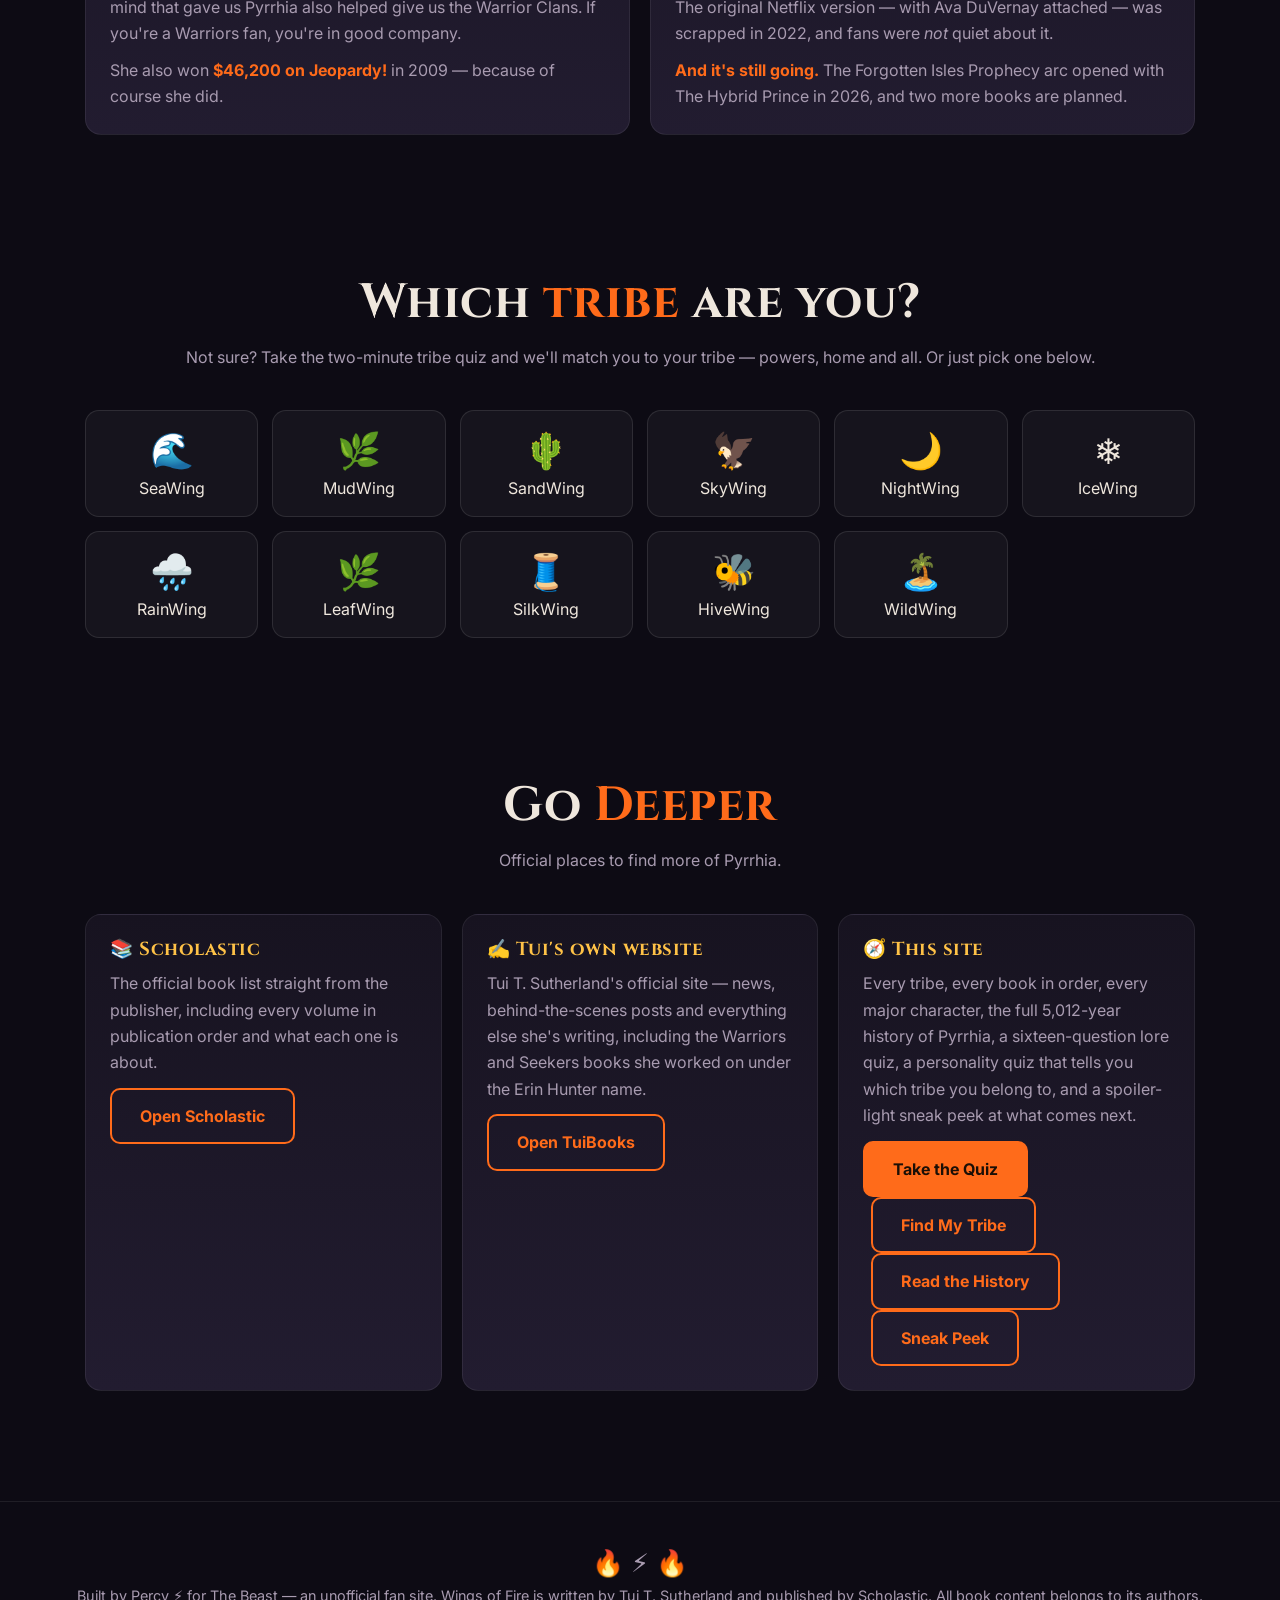
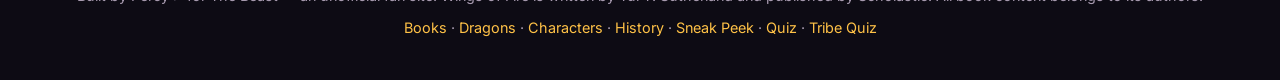
==== commit 76d6a334: "Add Sneak Peek page: the Forgotten Isles Prophecy, new Arc 4 dragons, and what's still to come" ====
--- a/index.html
+++ b/index.html
@@ -21,6 +21,7 @@
       <a href="dragons.html">Dragons</a>
       <a href="characters.html">Characters</a>
       <a href="history.html">History</a>
+      <a href="sneak-peek.html">Sneak Peek</a>
       <a href="quiz.html">Quiz</a>
       <a href="tribe-quiz.html">Tribe Quiz</a>
     </div>
@@ -280,8 +281,8 @@
       </div>
       <div class="card reveal">
         <h3 style="color:var(--gold)">🧭 This site</h3>
-        <p style="color:var(--muted); margin-top:10px;">Every tribe, every book in order, every major character, the full 5,012-year history of Pyrrhia, a sixteen-question lore quiz, and a personality quiz that tells you which tribe you belong to.</p>
-        <p style="margin-top:12px;"><a class="btn solid" href="quiz.html">Take the Quiz</a> <a class="btn" href="tribe-quiz.html" style="margin-left:8px;">Find My Tribe</a> <a class="btn" href="history.html" style="margin-left:8px;">Read the History</a></p>
+        <p style="color:var(--muted); margin-top:10px;">Every tribe, every book in order, every major character, the full 5,012-year history of Pyrrhia, a sixteen-question lore quiz, a personality quiz that tells you which tribe you belong to, and a spoiler-light sneak peek at what comes next.</p>
+        <p style="margin-top:12px;"><a class="btn solid" href="quiz.html">Take the Quiz</a> <a class="btn" href="tribe-quiz.html" style="margin-left:8px;">Find My Tribe</a> <a class="btn" href="history.html" style="margin-left:8px;">Read the History</a> <a class="btn" href="sneak-peek.html" style="margin-left:8px;">Sneak Peek</a></p>
       </div>
     </div>
   </div>
@@ -290,7 +291,7 @@
 <footer>
   <div class="flame">🔥 ⚡ 🔥</div>
   <p>Built by Percy ⚡ for The Beast — an unofficial fan site. Wings of Fire is written by Tui T. Sutherland and published by Scholastic. All book content belongs to its authors.</p>
-  <p style="margin-top:8px;"><a href="books.html">Books</a> · <a href="dragons.html">Dragons</a> · <a href="characters.html">Characters</a> · <a href="history.html">History</a> · <a href="quiz.html">Quiz</a> · <a href="tribe-quiz.html">Tribe Quiz</a></p>
+  <p style="margin-top:8px;"><a href="books.html">Books</a> · <a href="dragons.html">Dragons</a> · <a href="characters.html">Characters</a> · <a href="history.html">History</a> · <a href="sneak-peek.html">Sneak Peek</a> · <a href="quiz.html">Quiz</a> · <a href="tribe-quiz.html">Tribe Quiz</a></p>
 </footer>
 
 <script src="js/main.js?v=2"></script>
--- a/css/style.css
+++ b/css/style.css
@@ -275,6 +275,60 @@
   .tl-card { padding: 18px 16px; }
 }
 
+/* SNEAK PEEK — prophecy poem card */
+.poem-card {
+  max-width: 760px;
+  margin: 0 auto;
+  background:
+    radial-gradient(ellipse at 50% 0%, rgba(255,194,71,.09), transparent 60%),
+    linear-gradient(180deg, var(--ash-2), var(--ash-3));
+  border: 1px solid rgba(255,194,71,.26);
+  border-radius: 16px;
+  padding: 30px 34px;
+  position: relative;
+  overflow: hidden;
+}
+.poem-card::before {
+  content: '';
+  position: absolute;
+  inset: 8px;
+  border: 1px solid rgba(255,194,71,.12);
+  border-radius: 10px;
+  pointer-events: none;
+}
+.poem-head {
+  text-align: center;
+  font-family: 'Cinzel', Georgia, serif;
+  font-weight: 700;
+  font-size: 1.05rem;
+  letter-spacing: 2px;
+  color: var(--gold);
+  margin-bottom: 22px;
+}
+.poem-body {
+  font-family: 'Cinzel', Georgia, serif;
+  font-size: 1.02rem;
+  line-height: 2;
+  color: var(--text);
+  text-align: center;
+}
+.poem-body p { margin-bottom: 20px; }
+.poem-body p:last-child { margin-bottom: 0; }
+.poem-foot {
+  text-align: center;
+  margin-top: 24px;
+  padding-top: 16px;
+  border-top: 1px solid rgba(255,255,255,.07);
+  color: var(--muted);
+  font-size: .88rem;
+  font-style: italic;
+}
+.poem-foot strong { font-style: normal; }
+@media (max-width: 640px) {
+  .poem-card { padding: 22px 18px; }
+  .poem-body { font-size: .94rem; line-height: 1.9; }
+}
+
 /* FOOTER */
 footer {
   border-top: 1px solid rgba(255,255,255,.08); padding: 40px 0; margin-top: 40px;
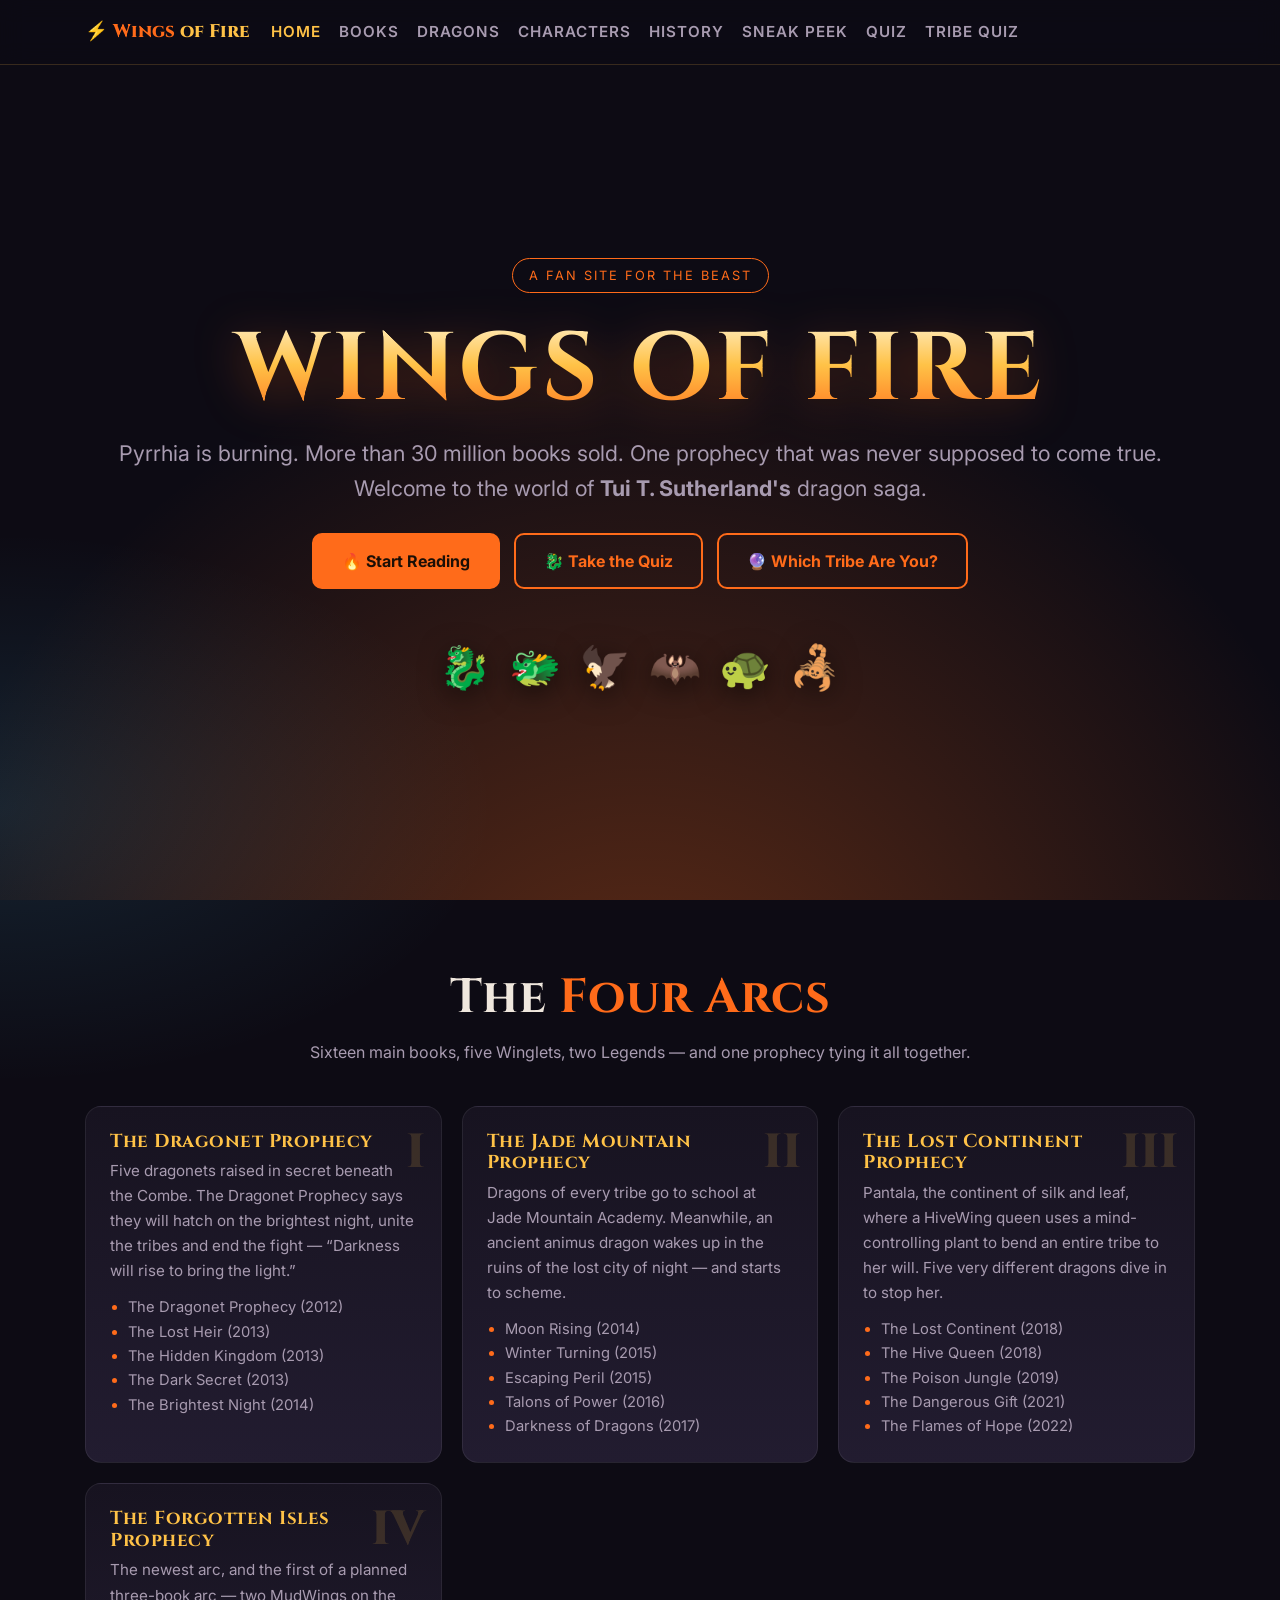
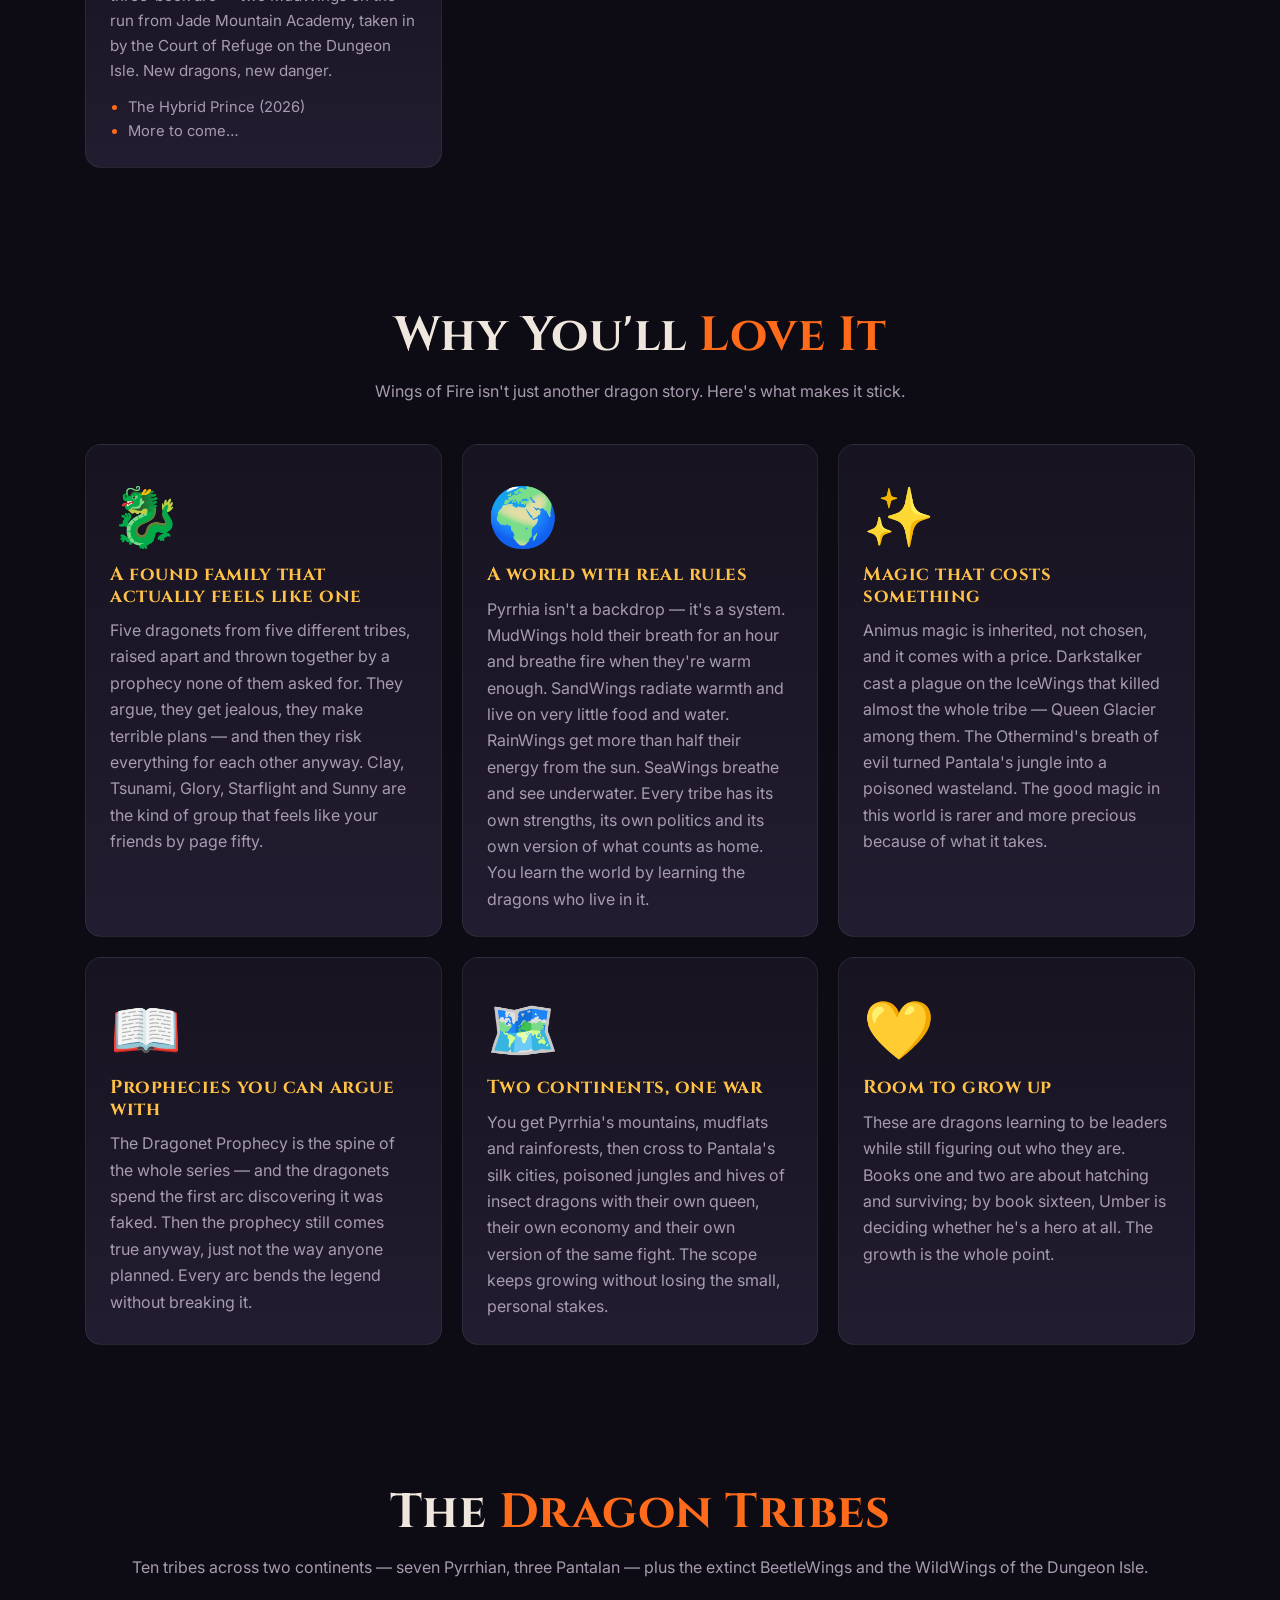
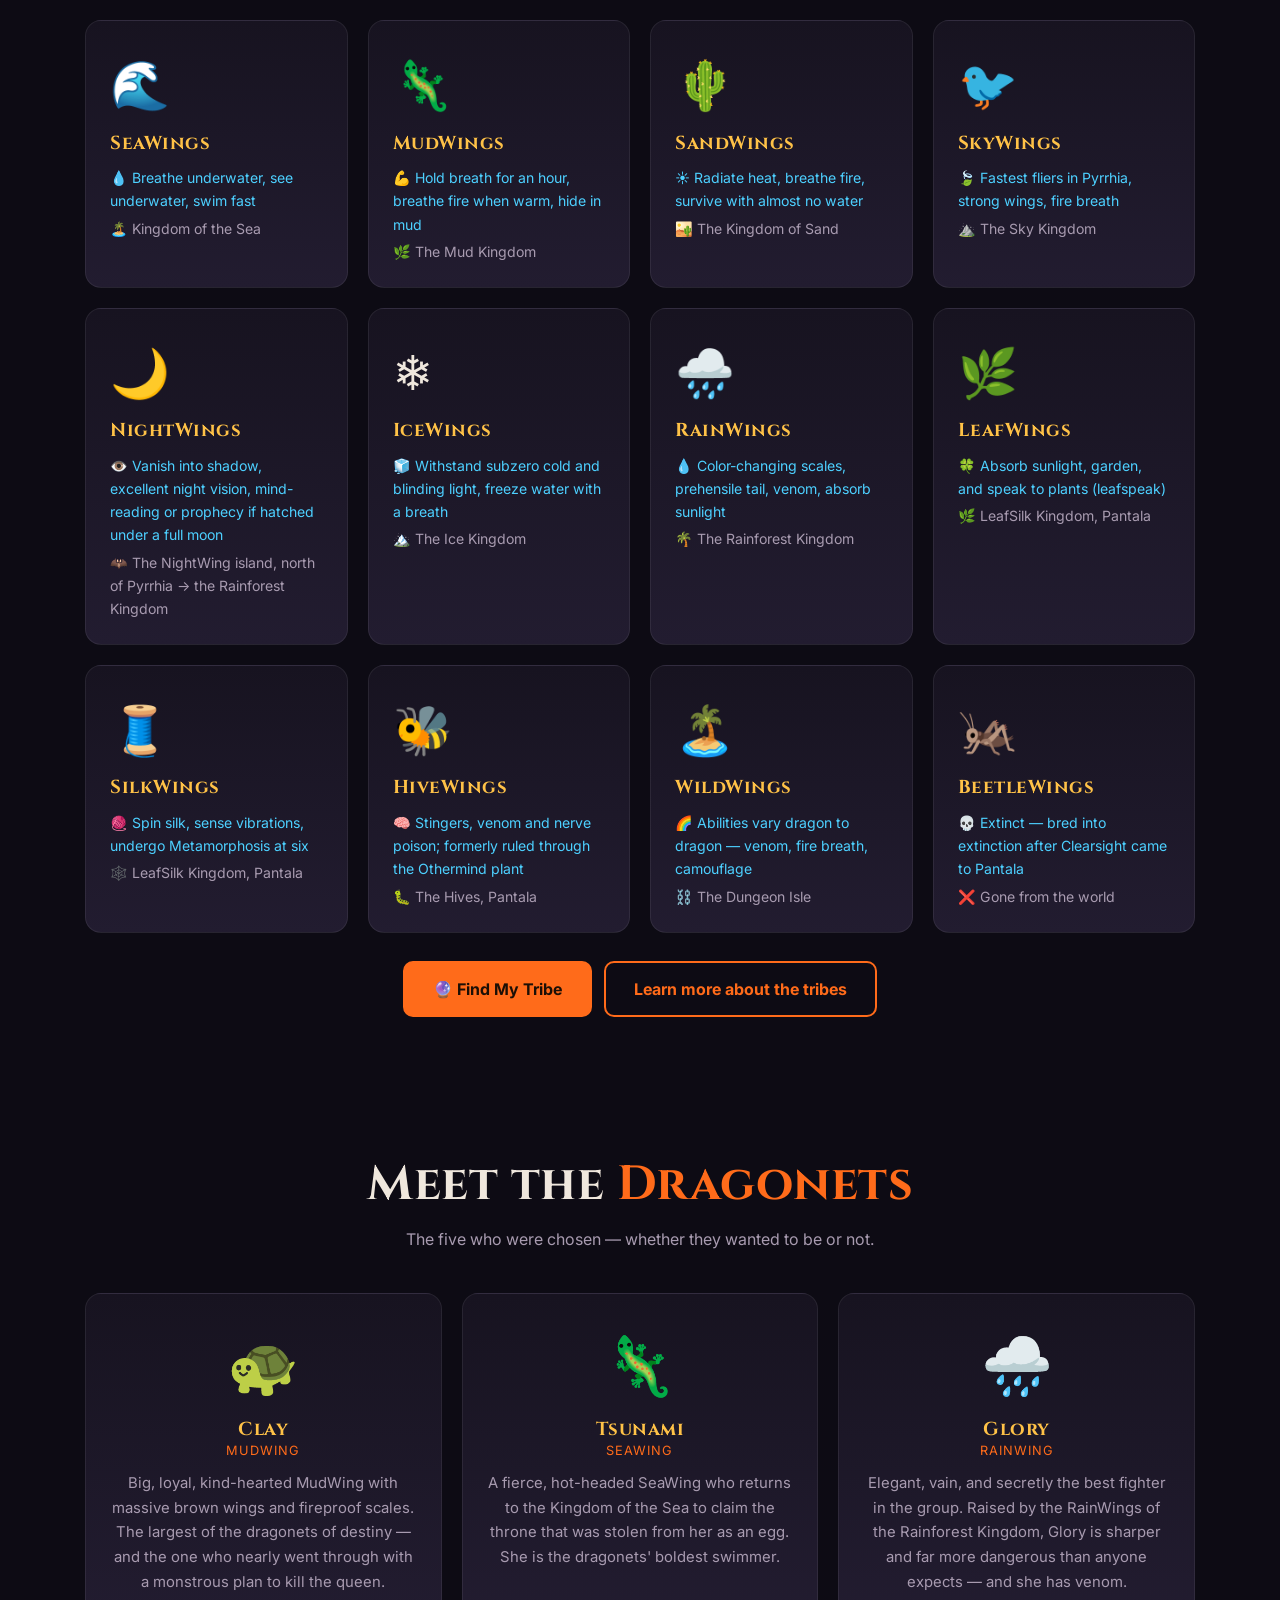
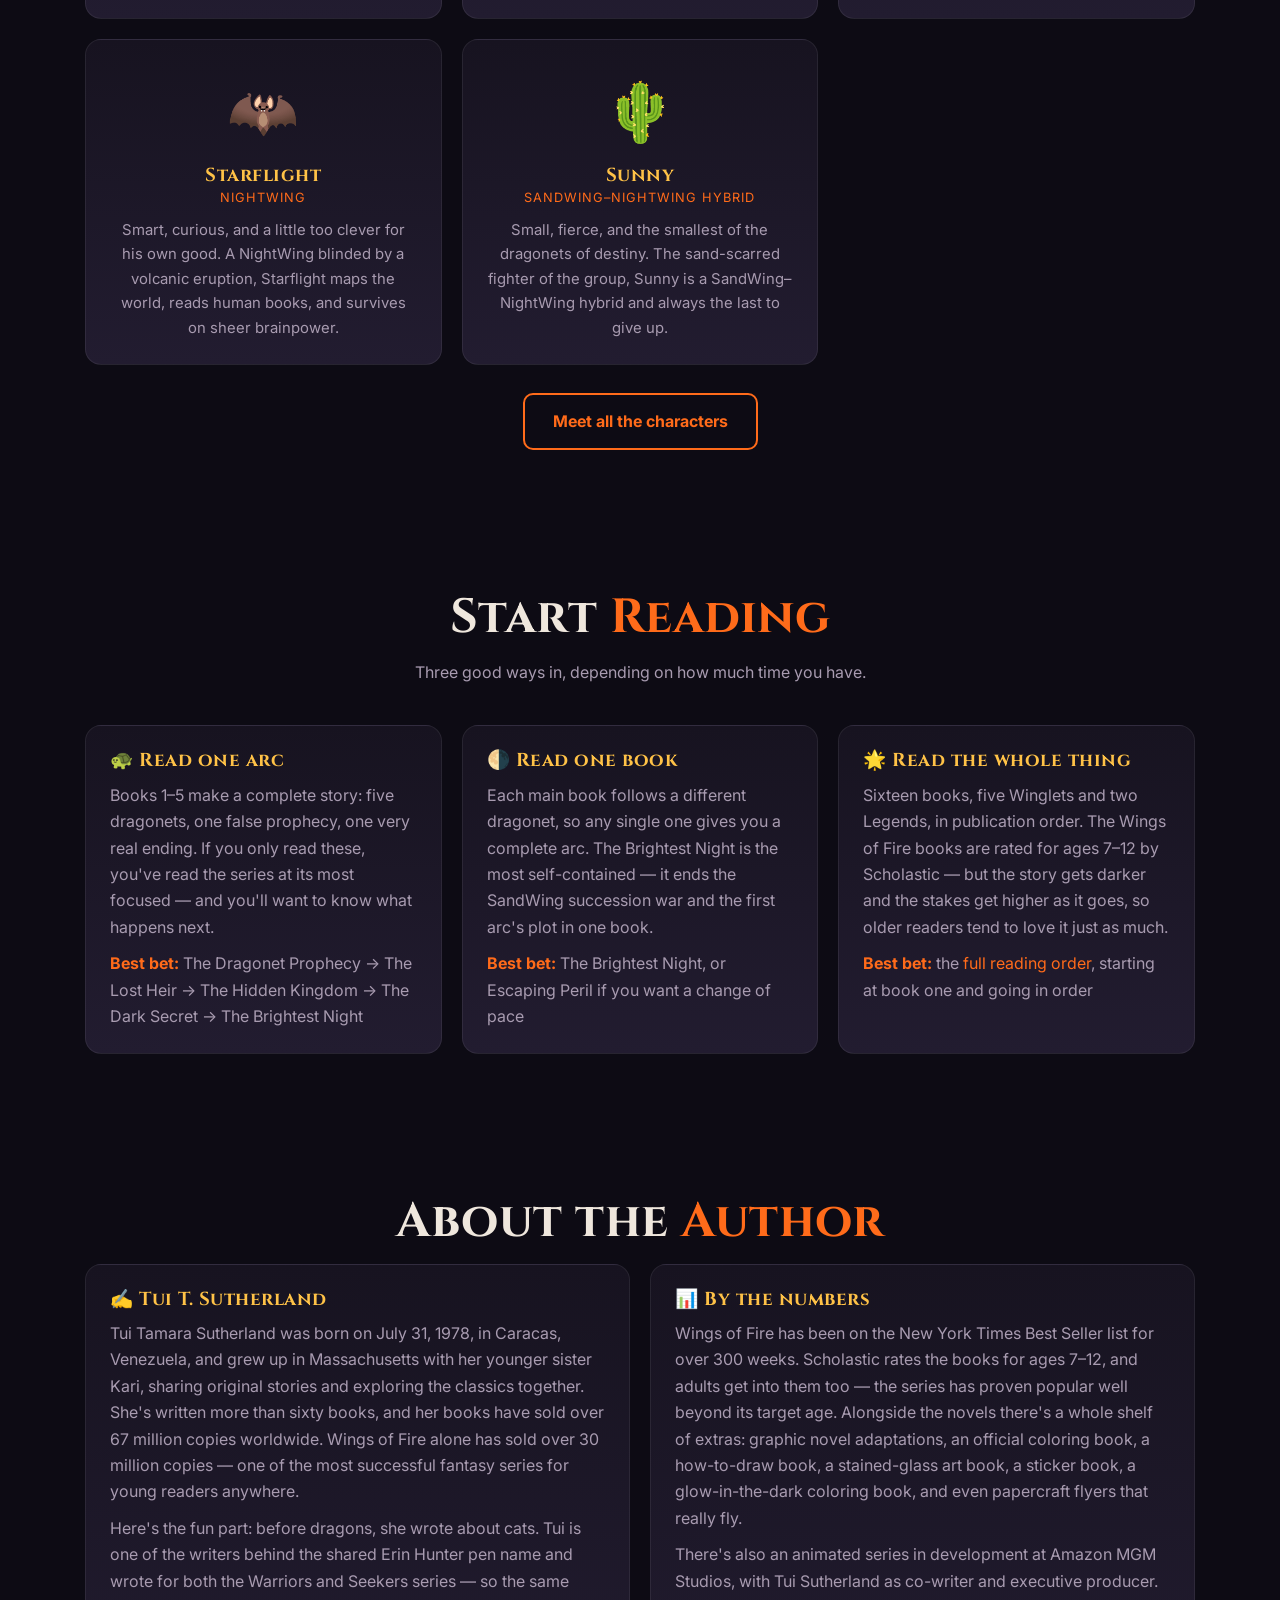
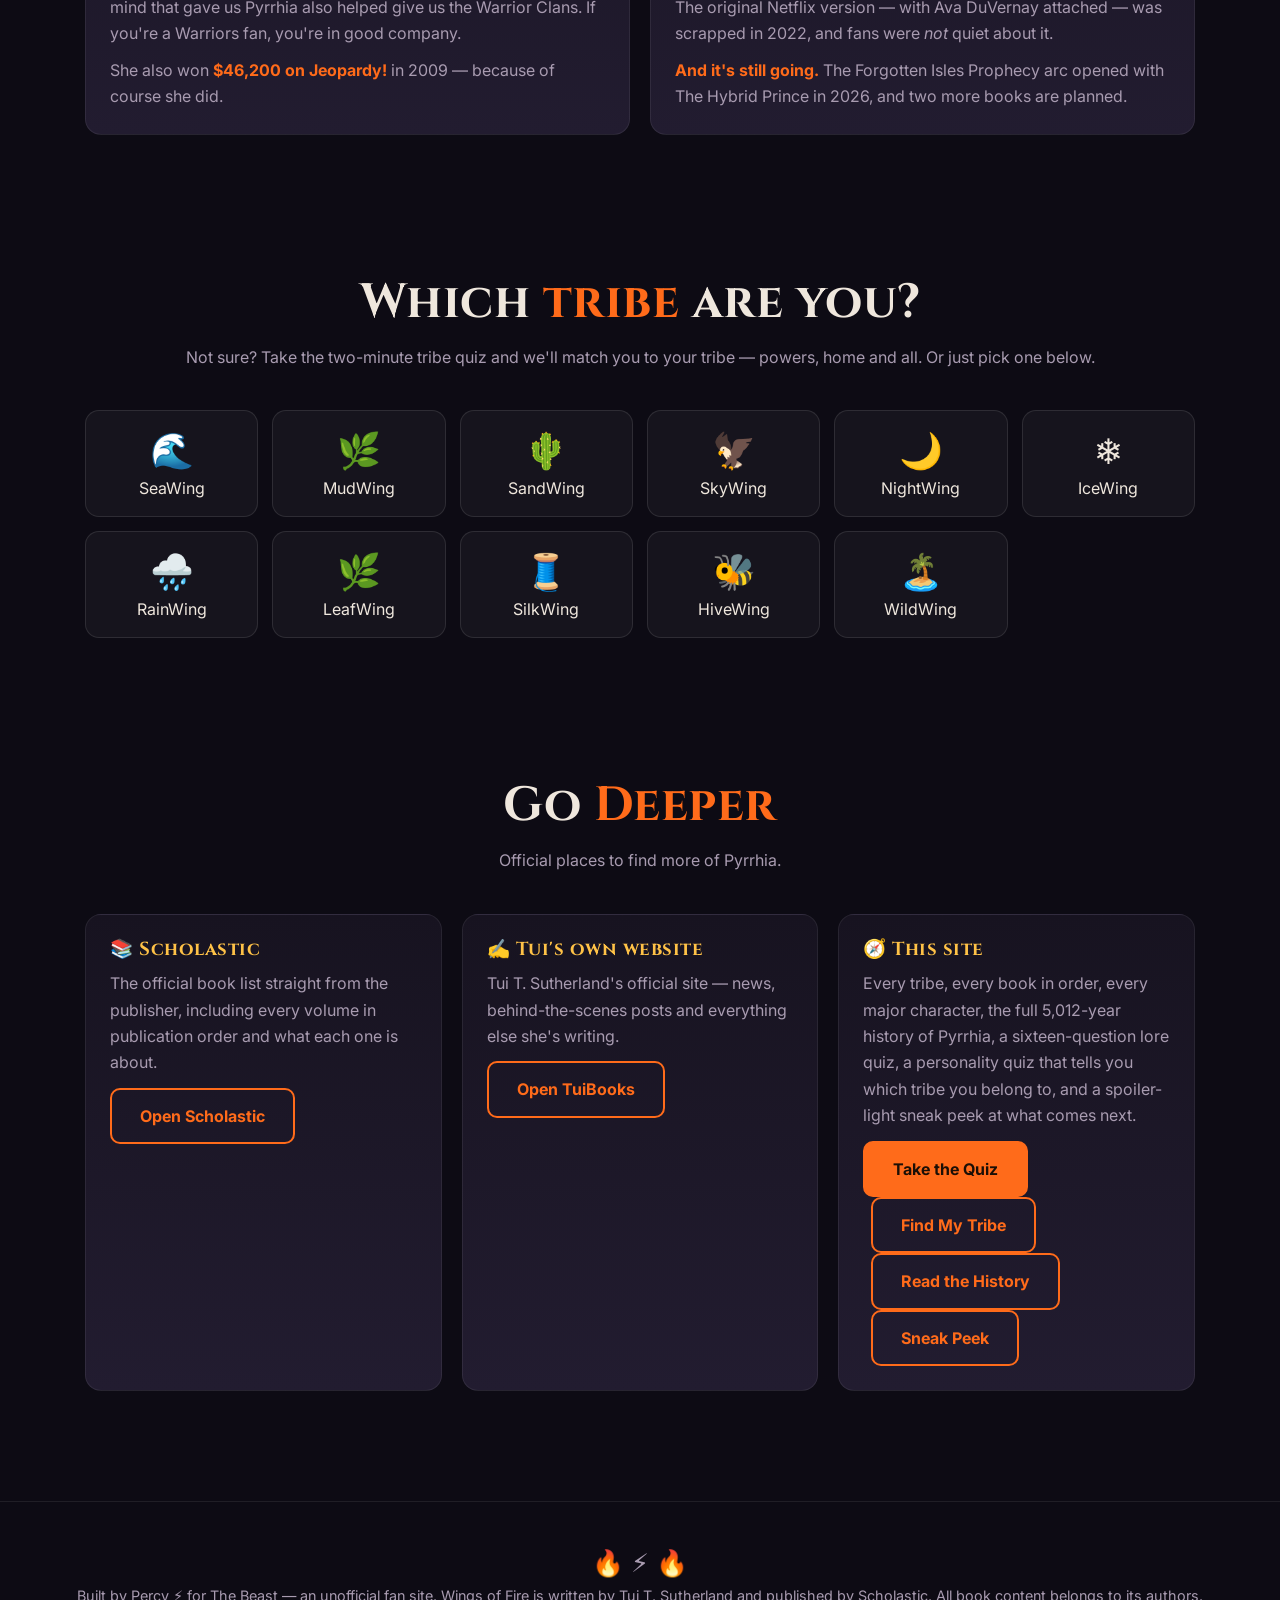
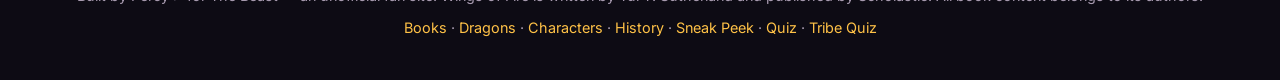
==== commit 39fc5fe5: "Trim Erin Hunter mention from TuiBooks card on homepage" ====
--- a/index.html
+++ b/index.html
@@ -276,7 +276,7 @@
       </div>
       <div class="card reveal">
         <h3 style="color:var(--gold)">✍️ Tui's own website</h3>
-        <p style="color:var(--muted); margin-top:10px;">Tui T. Sutherland's official site — news, behind-the-scenes posts and everything else she's writing, including the Warriors and Seekers books she worked on under the Erin Hunter name.</p>
+        <p style="color:var(--muted); margin-top:10px;">Tui T. Sutherland's official site — news, behind-the-scenes posts and everything else she's writing.</p>
         <p style="margin-top:12px;"><a class="btn" href="https://www.tuibooks.com/" target="_blank" rel="noopener">Open TuiBooks</a></p>
       </div>
       <div class="card reveal">
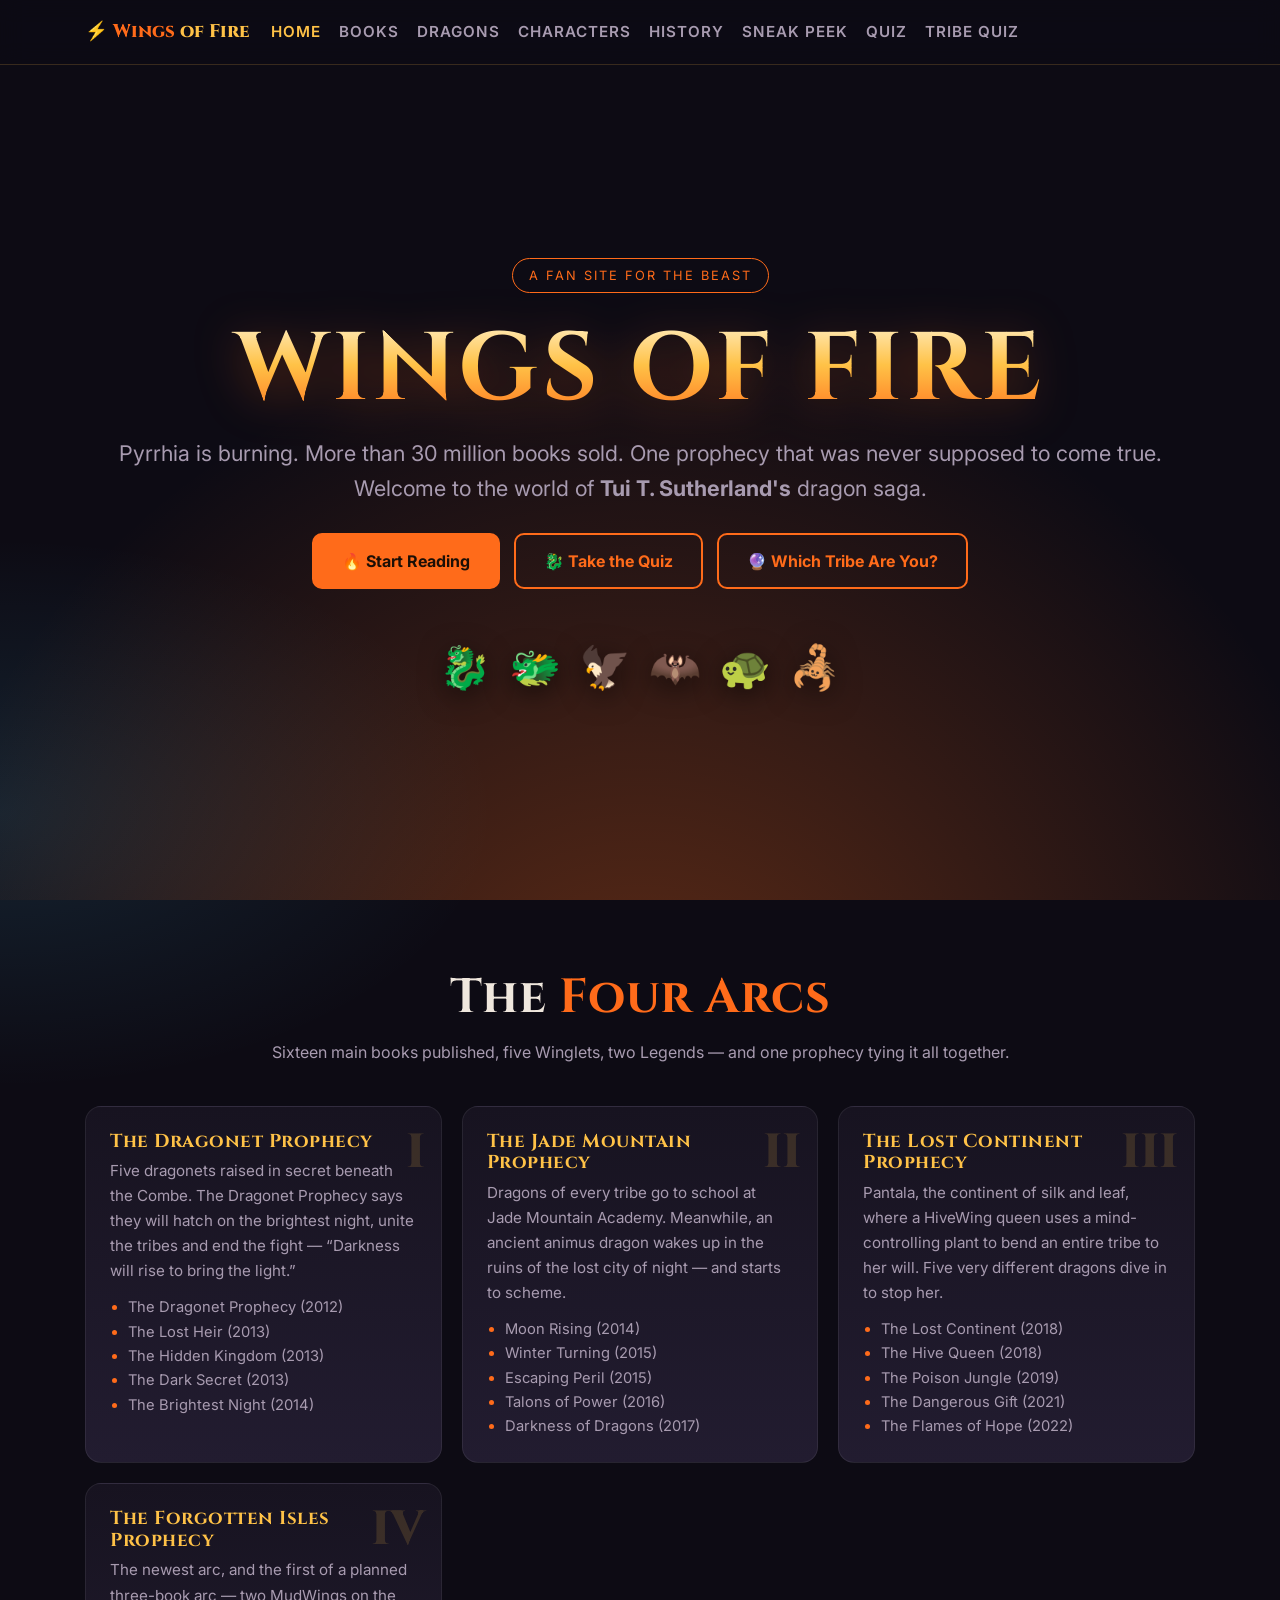
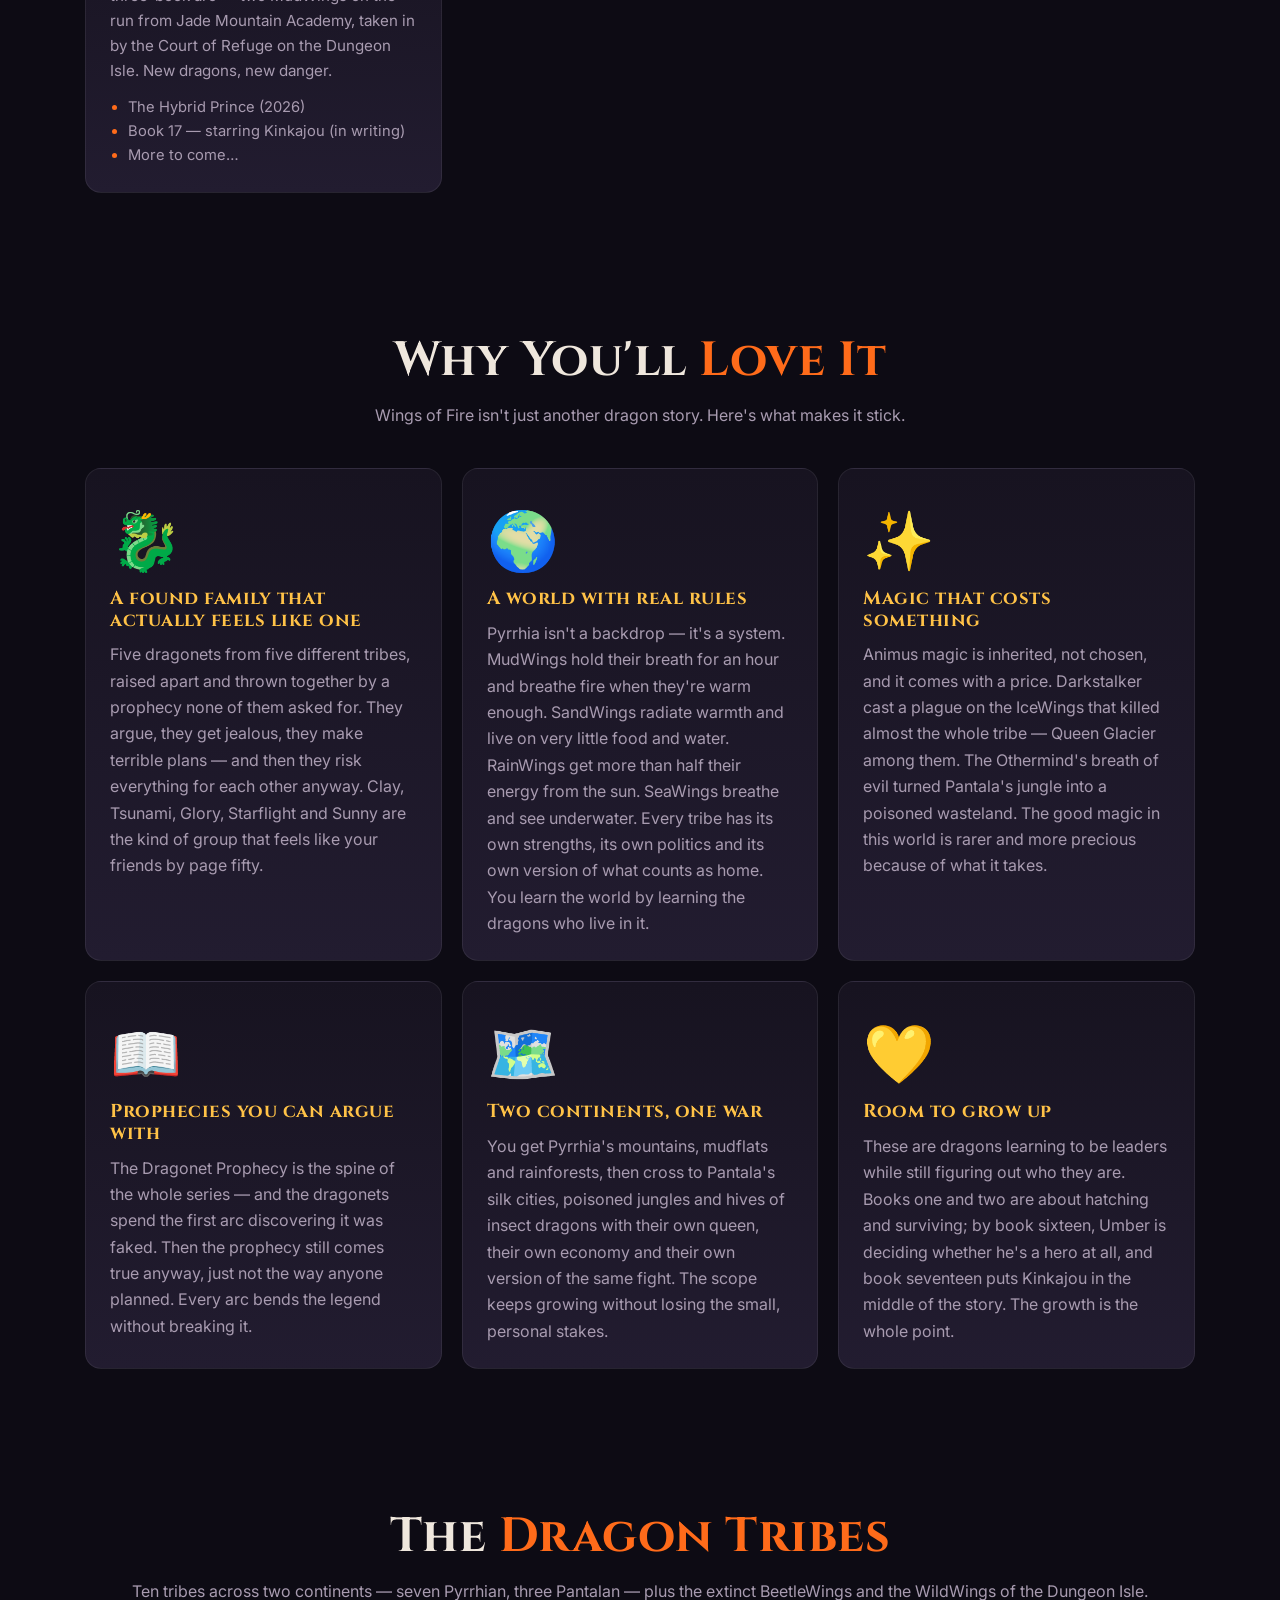
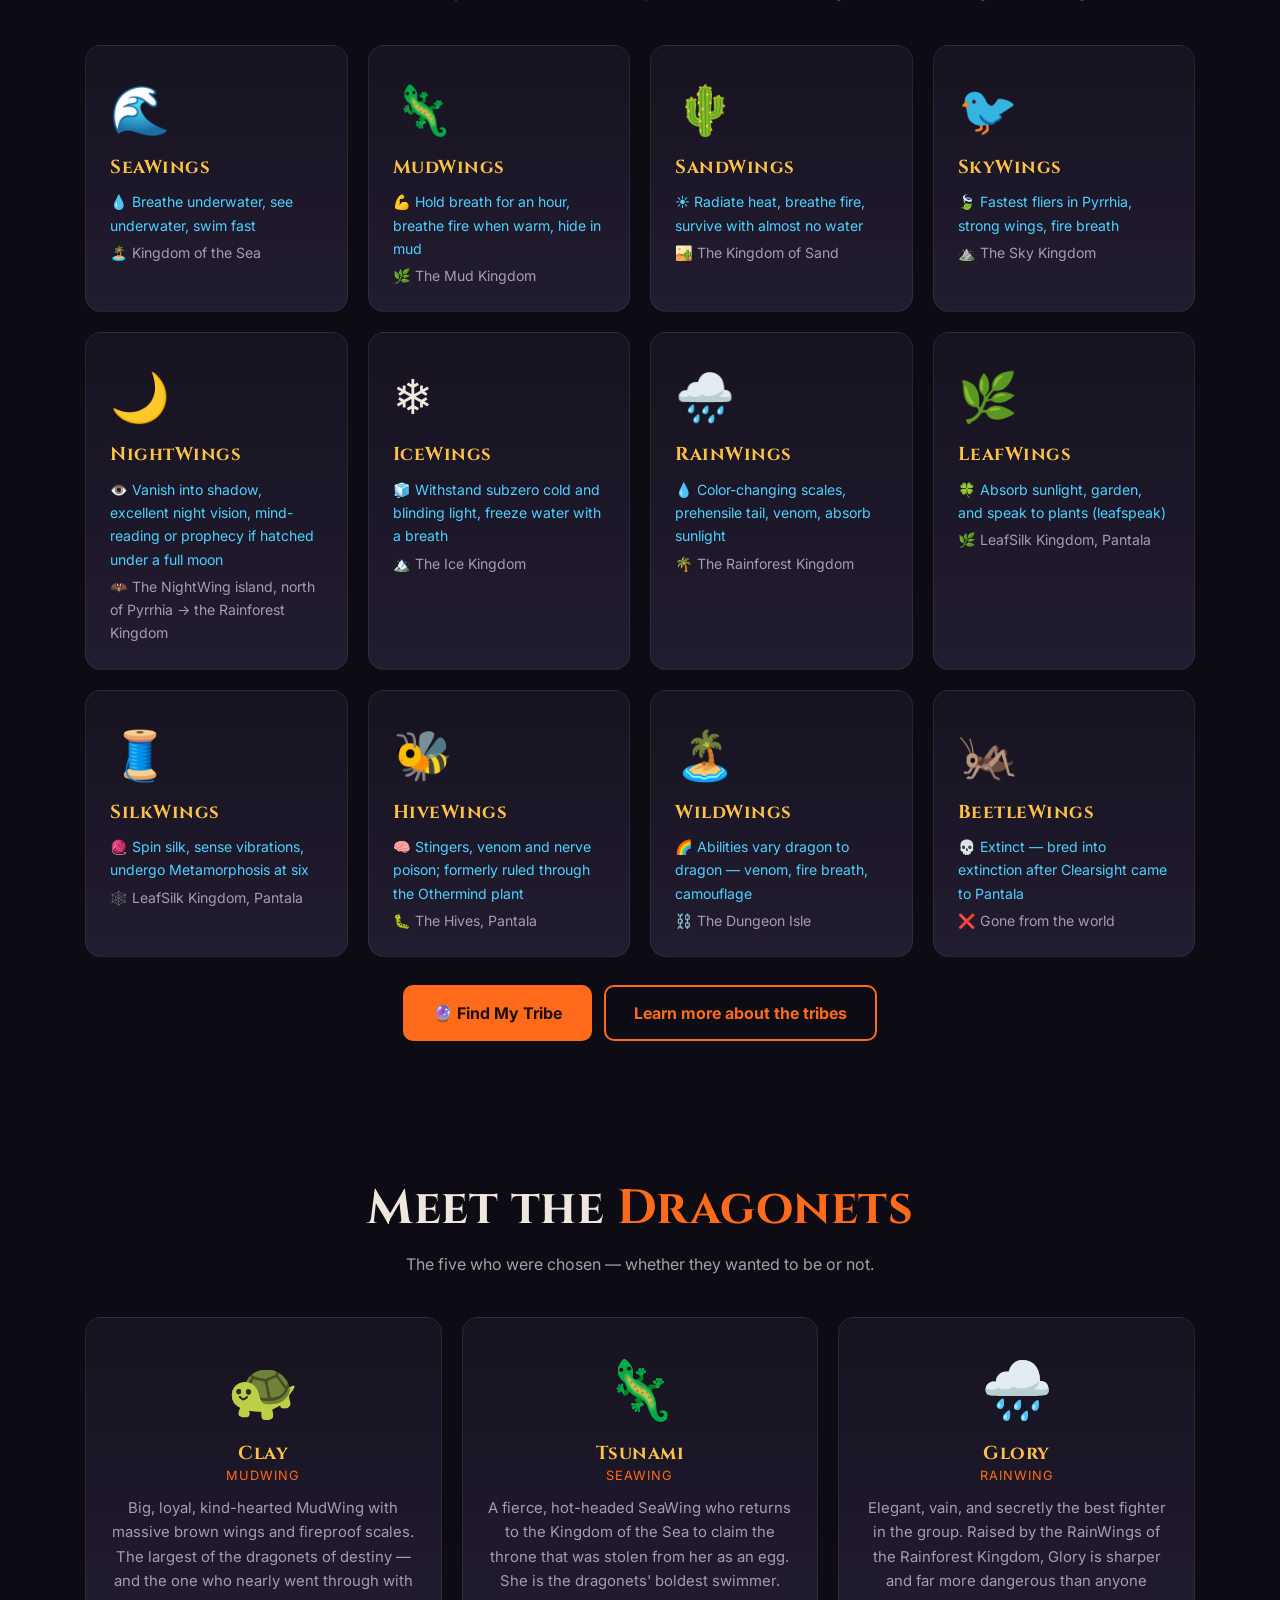
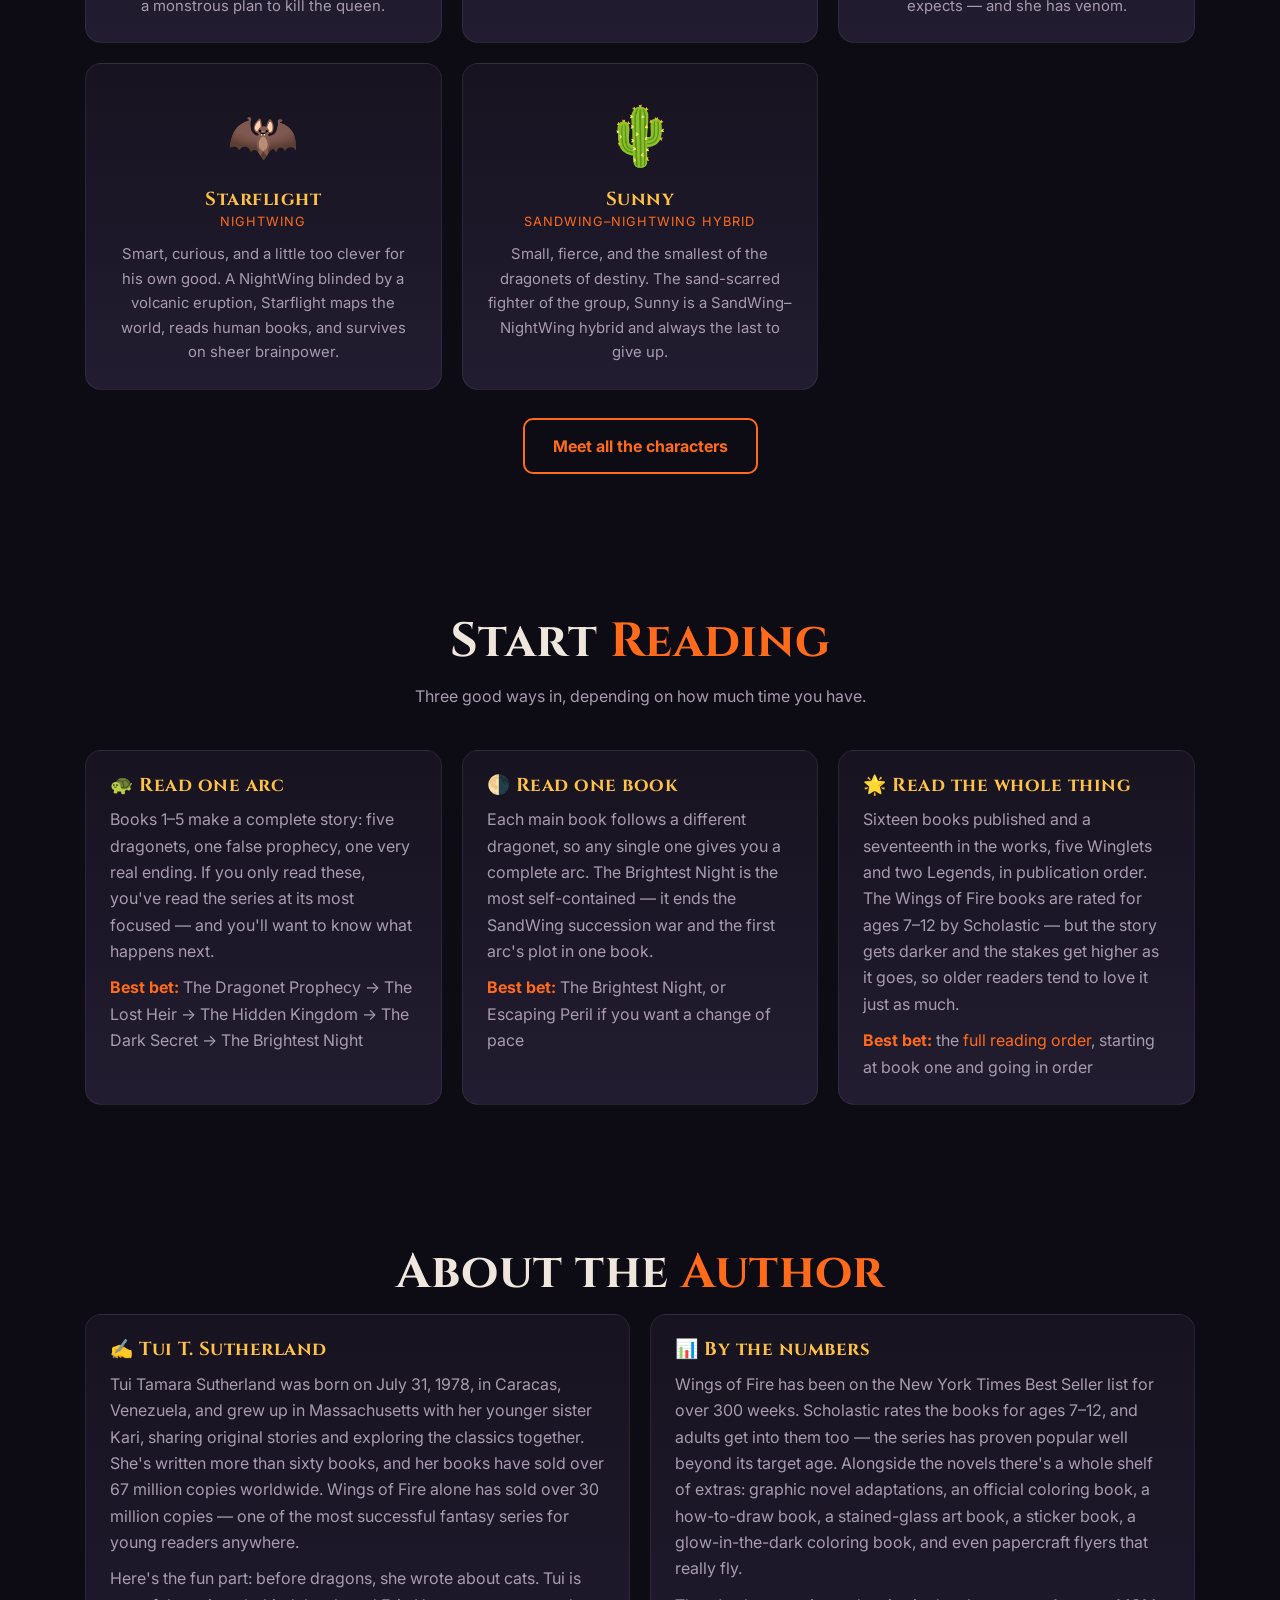
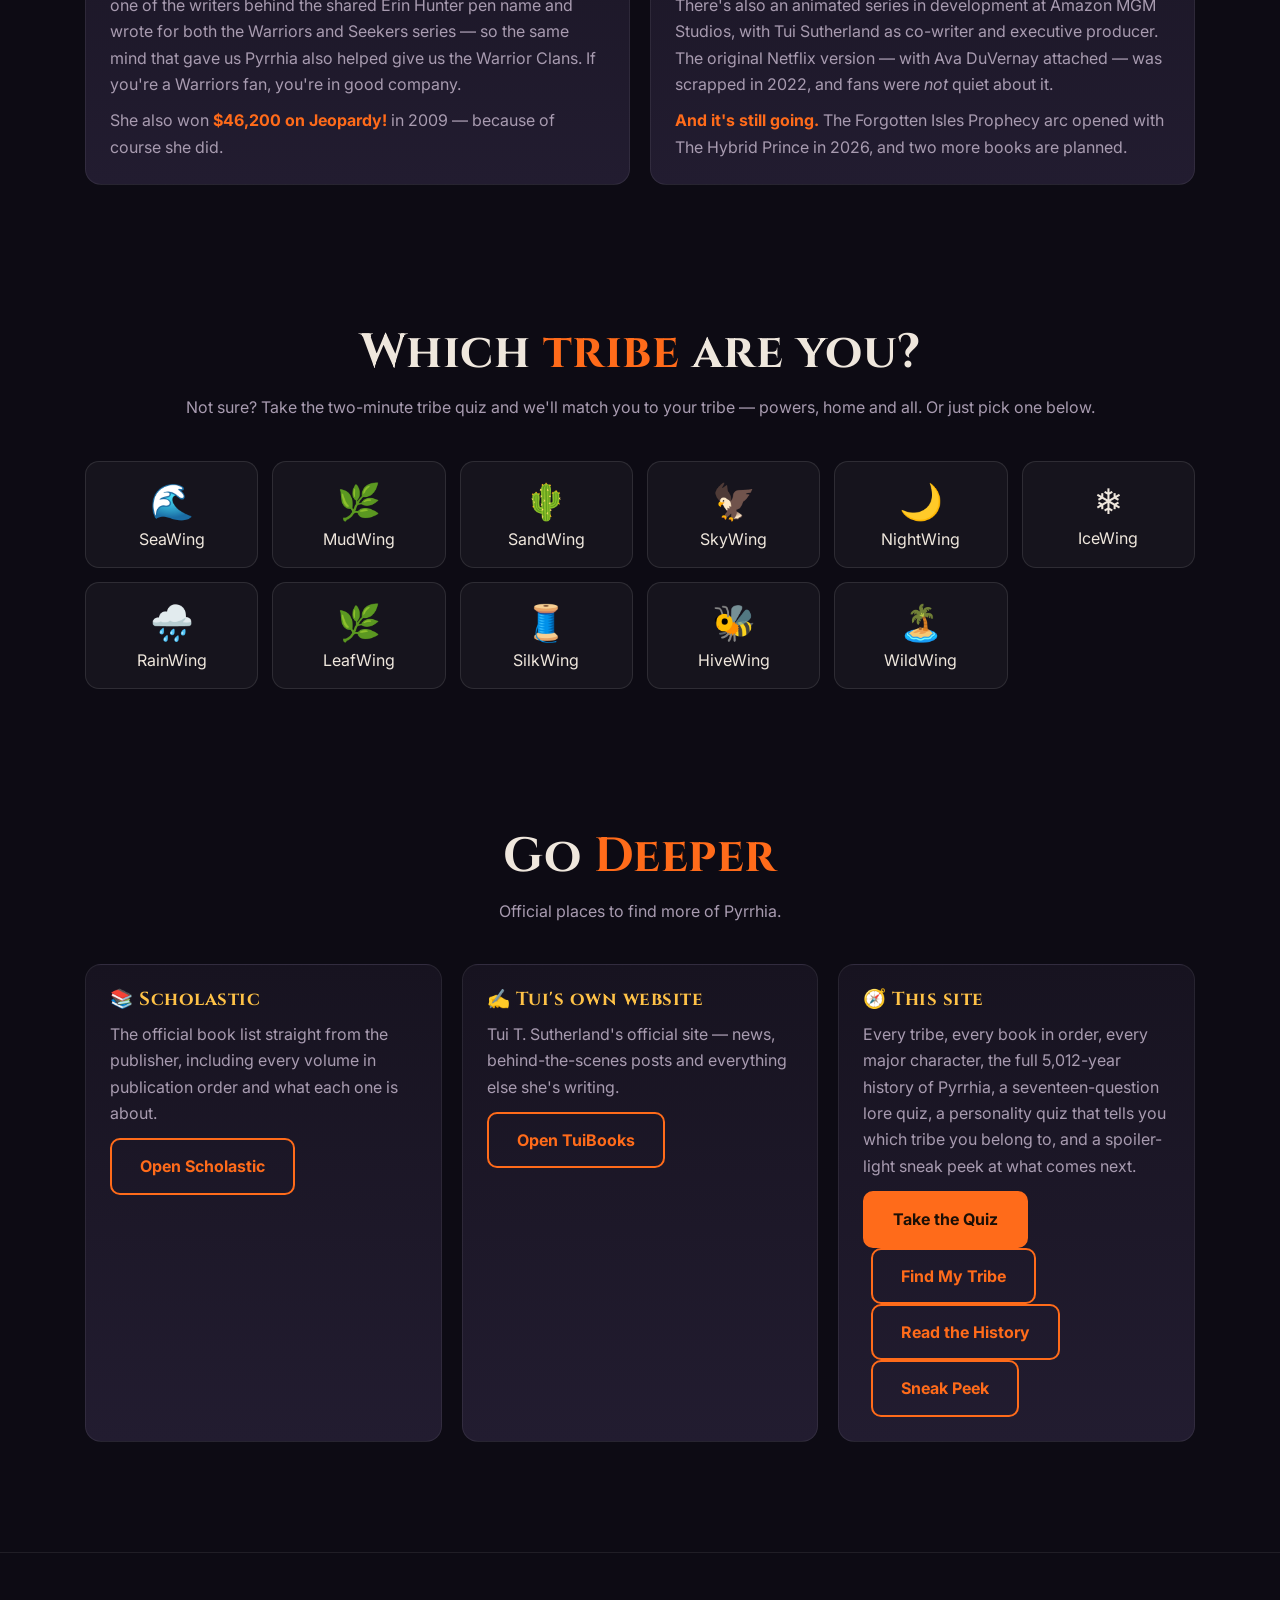
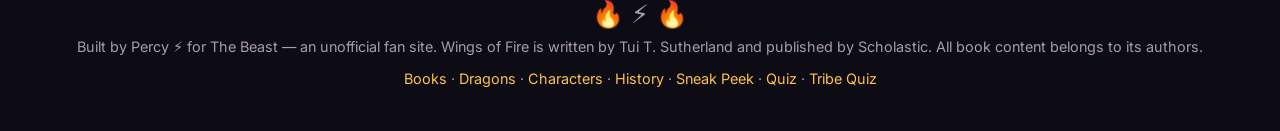
==== commit 64e02fb0: "Add book 17 (Kinkajou) to books, sneak peek, characters, index; new quiz question" ====
--- a/index.html
+++ b/index.html
@@ -48,7 +48,7 @@
 <section>
   <div class="wrap">
     <h2 class="section-title reveal">The <span>Four Arcs</span></h2>
-    <p class="section-sub reveal">Sixteen main books, five Winglets, two Legends — and one prophecy tying it all together.</p>
+    <p class="section-sub reveal">Sixteen main books published, five Winglets, two Legends — and one prophecy tying it all together.</p>
     <div class="grid g2">
 
       <div class="card arc-card reveal">
@@ -96,6 +96,7 @@
         <p>The newest arc, and the first of a planned three-book arc — two MudWings on the run from Jade Mountain Academy, taken in by the Court of Refuge on the Dungeon Isle. New dragons, new danger.</p>
         <ul>
           <li>The Hybrid Prince (2026)</li>
+          <li>Book 17 — starring Kinkajou (in writing)</li>
           <li>More to come…</li>
         </ul>
       </div>
@@ -143,7 +144,7 @@
       <div class="card reveal">
         <div class="char-emoji">💛</div>
         <h3 style="color:var(--gold)">Room to grow up</h3>
-        <p style="color:var(--muted); margin-top:10px;">These are dragons learning to be leaders while still figuring out who they are. Books one and two are about hatching and surviving; by book sixteen, Umber is deciding whether he's a hero at all. The growth is the whole point.</p>
+        <p style="color:var(--muted); margin-top:10px;">These are dragons learning to be leaders while still figuring out who they are. Books one and two are about hatching and surviving; by book sixteen, Umber is deciding whether he's a hero at all, and book seventeen puts Kinkajou in the middle of the story. The growth is the whole point.</p>
       </div>
 
     </div>
@@ -212,7 +213,7 @@
 
       <div class="card reveal">
         <h3 style="color:var(--gold)">🌟 Read the whole thing</h3>
-        <p style="color:var(--muted); margin-top:10px;">Sixteen books, five Winglets and two Legends, in publication order. The Wings of Fire books are rated for ages 7–12 by Scholastic — but the story gets darker and the stakes get higher as it goes, so older readers tend to love it just as much.</p>
+        <p style="color:var(--muted); margin-top:10px;">Sixteen books published and a seventeenth in the works, five Winglets and two Legends, in publication order. The Wings of Fire books are rated for ages 7–12 by Scholastic — but the story gets darker and the stakes get higher as it goes, so older readers tend to love it just as much.</p>
         <p style="color:var(--muted); margin-top:10px;"><strong style="color:var(--ember)">Best bet:</strong> the <a href="books.html" style="color:var(--ember);">full reading order</a>, starting at book one and going in order</p>
       </div>
 
@@ -281,7 +282,7 @@
       </div>
       <div class="card reveal">
         <h3 style="color:var(--gold)">🧭 This site</h3>
-        <p style="color:var(--muted); margin-top:10px;">Every tribe, every book in order, every major character, the full 5,012-year history of Pyrrhia, a sixteen-question lore quiz, a personality quiz that tells you which tribe you belong to, and a spoiler-light sneak peek at what comes next.</p>
+        <p style="color:var(--muted); margin-top:10px;">Every tribe, every book in order, every major character, the full 5,012-year history of Pyrrhia, a seventeen-question lore quiz, a personality quiz that tells you which tribe you belong to, and a spoiler-light sneak peek at what comes next.</p>
         <p style="margin-top:12px;"><a class="btn solid" href="quiz.html">Take the Quiz</a> <a class="btn" href="tribe-quiz.html" style="margin-left:8px;">Find My Tribe</a> <a class="btn" href="history.html" style="margin-left:8px;">Read the History</a> <a class="btn" href="sneak-peek.html" style="margin-left:8px;">Sneak Peek</a></p>
       </div>
     </div>
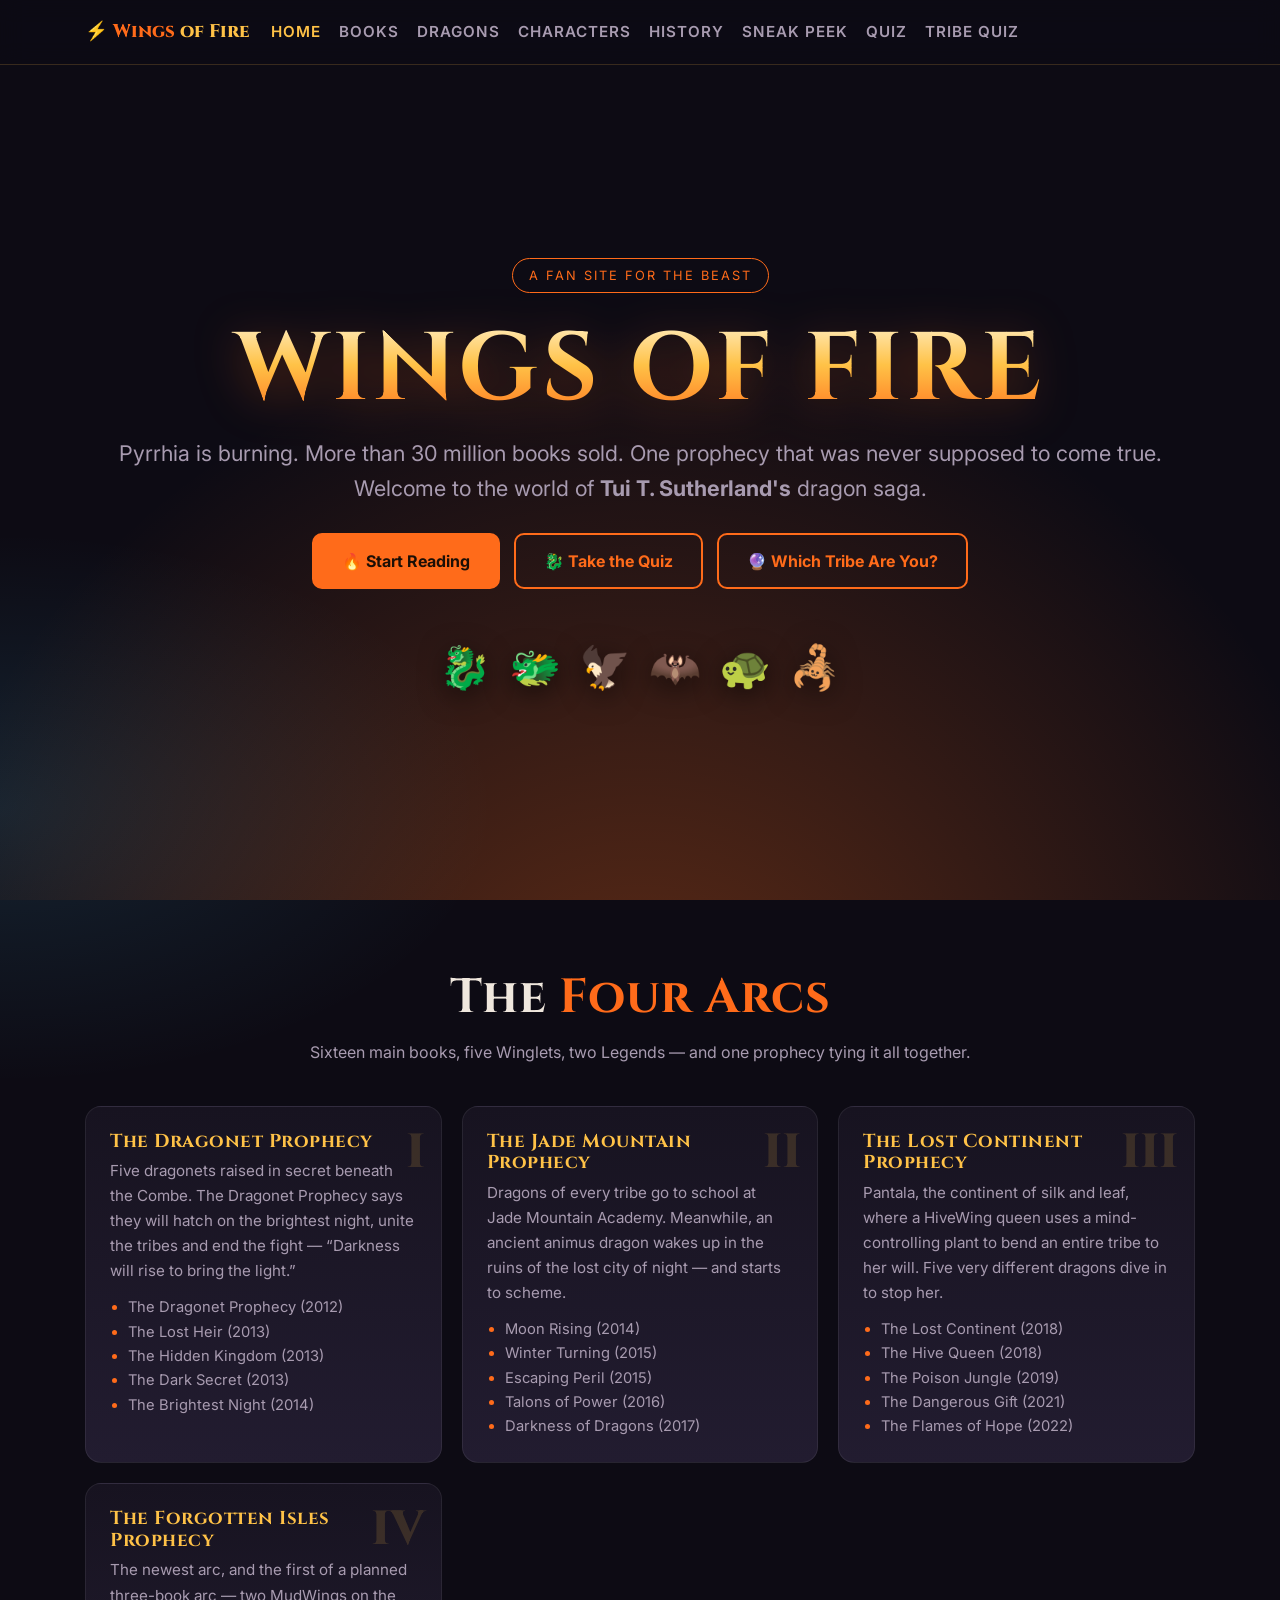
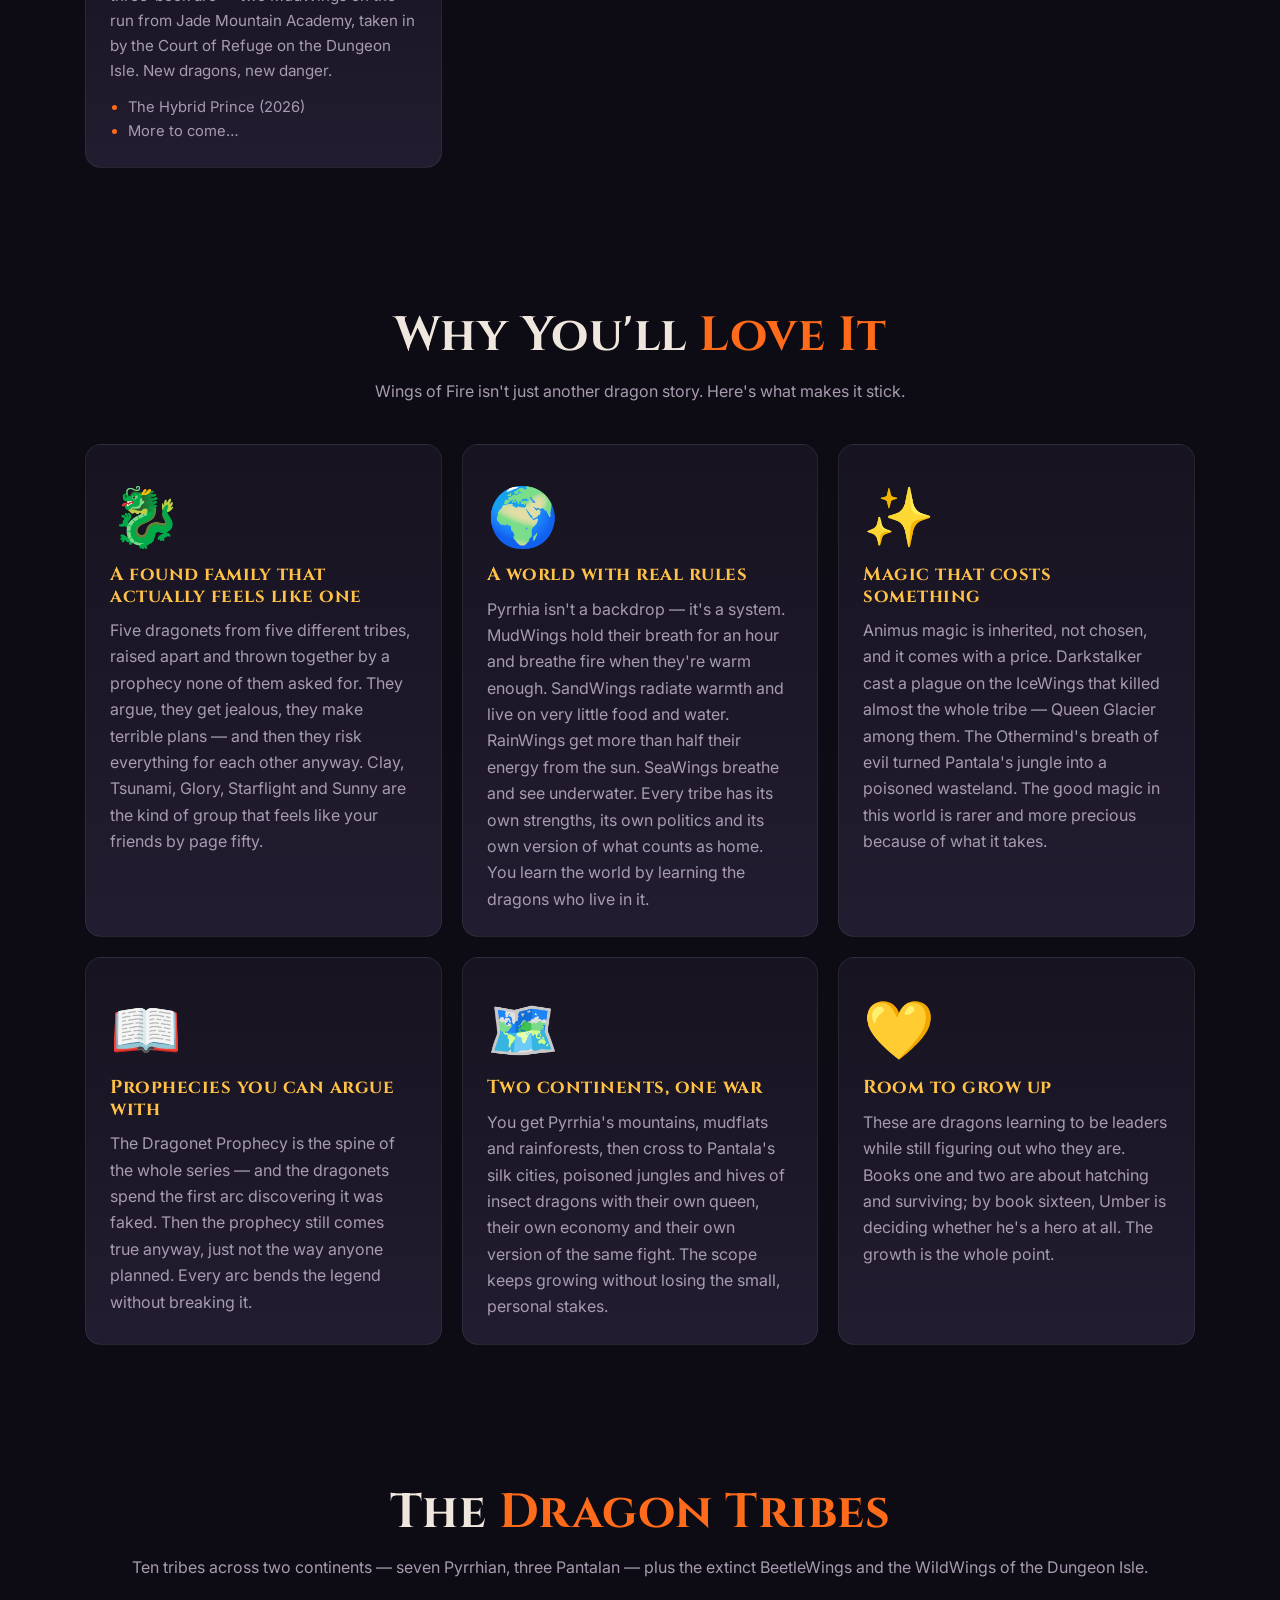
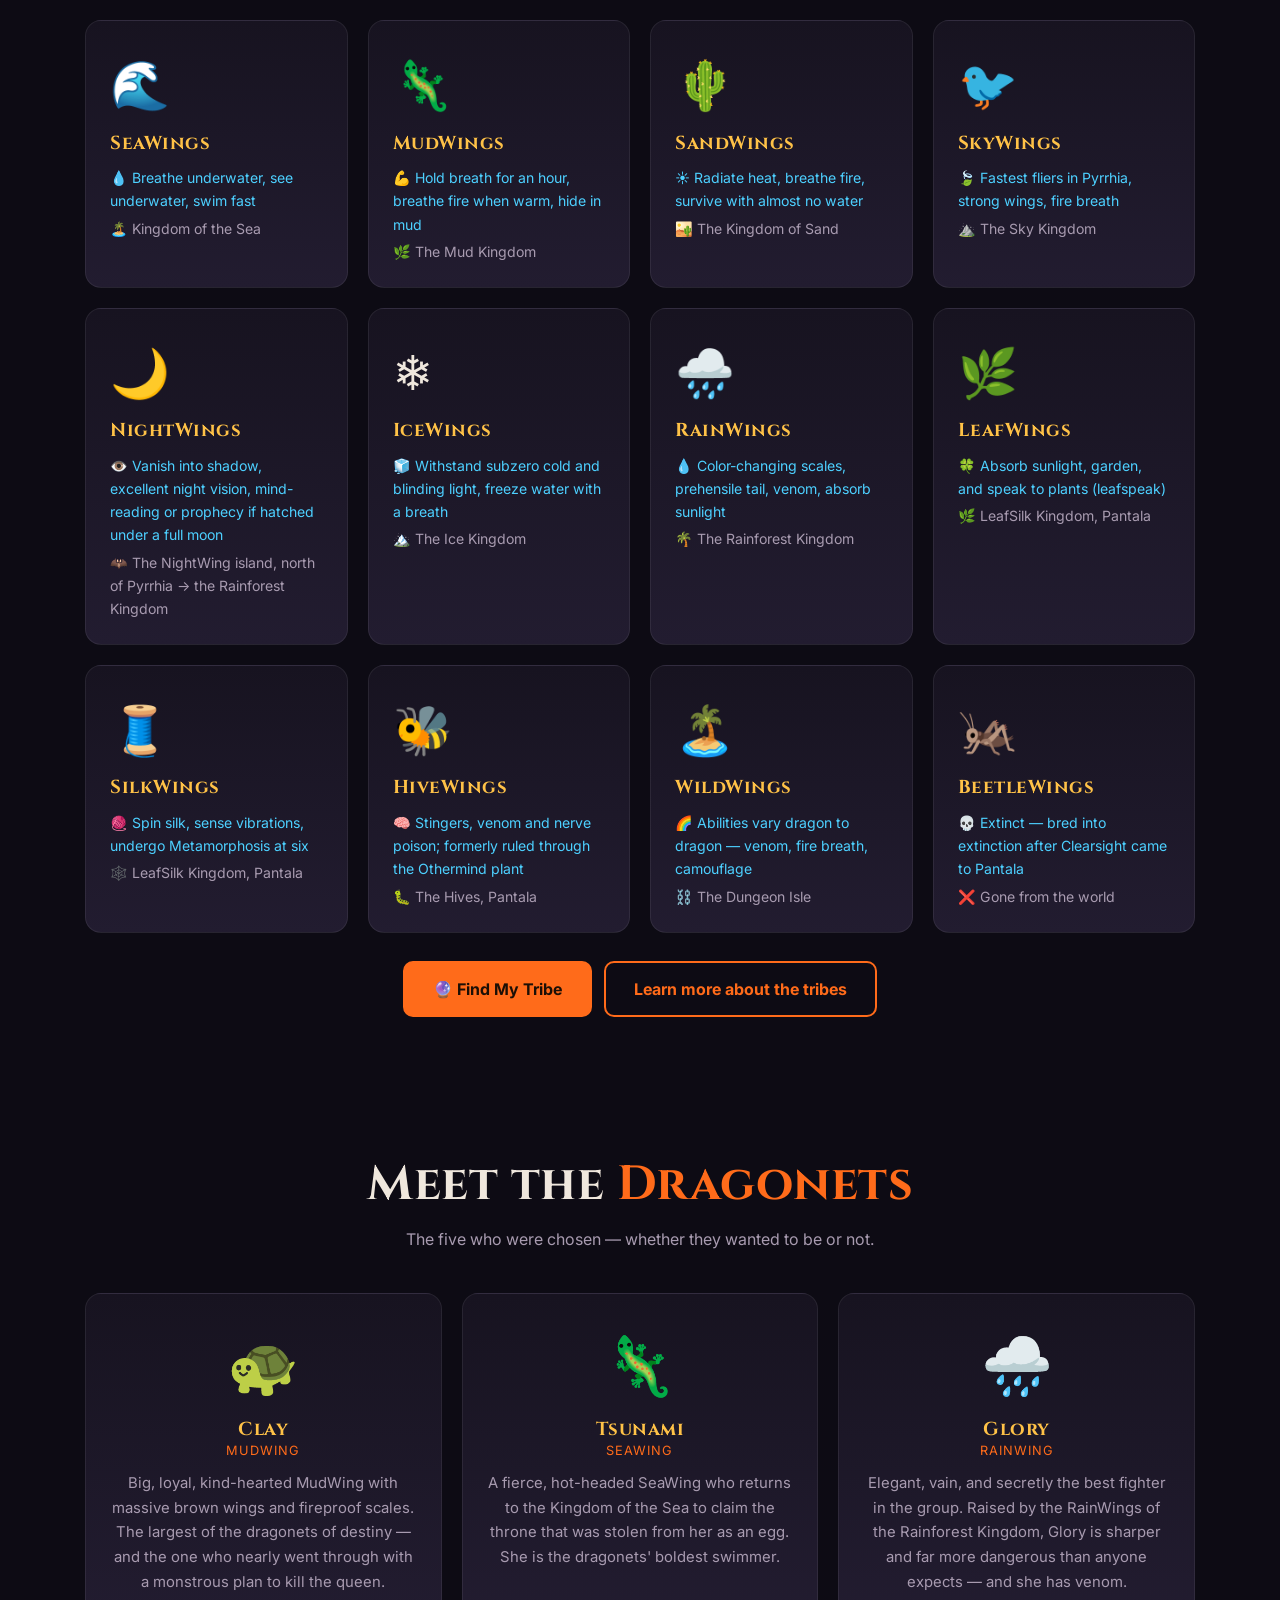
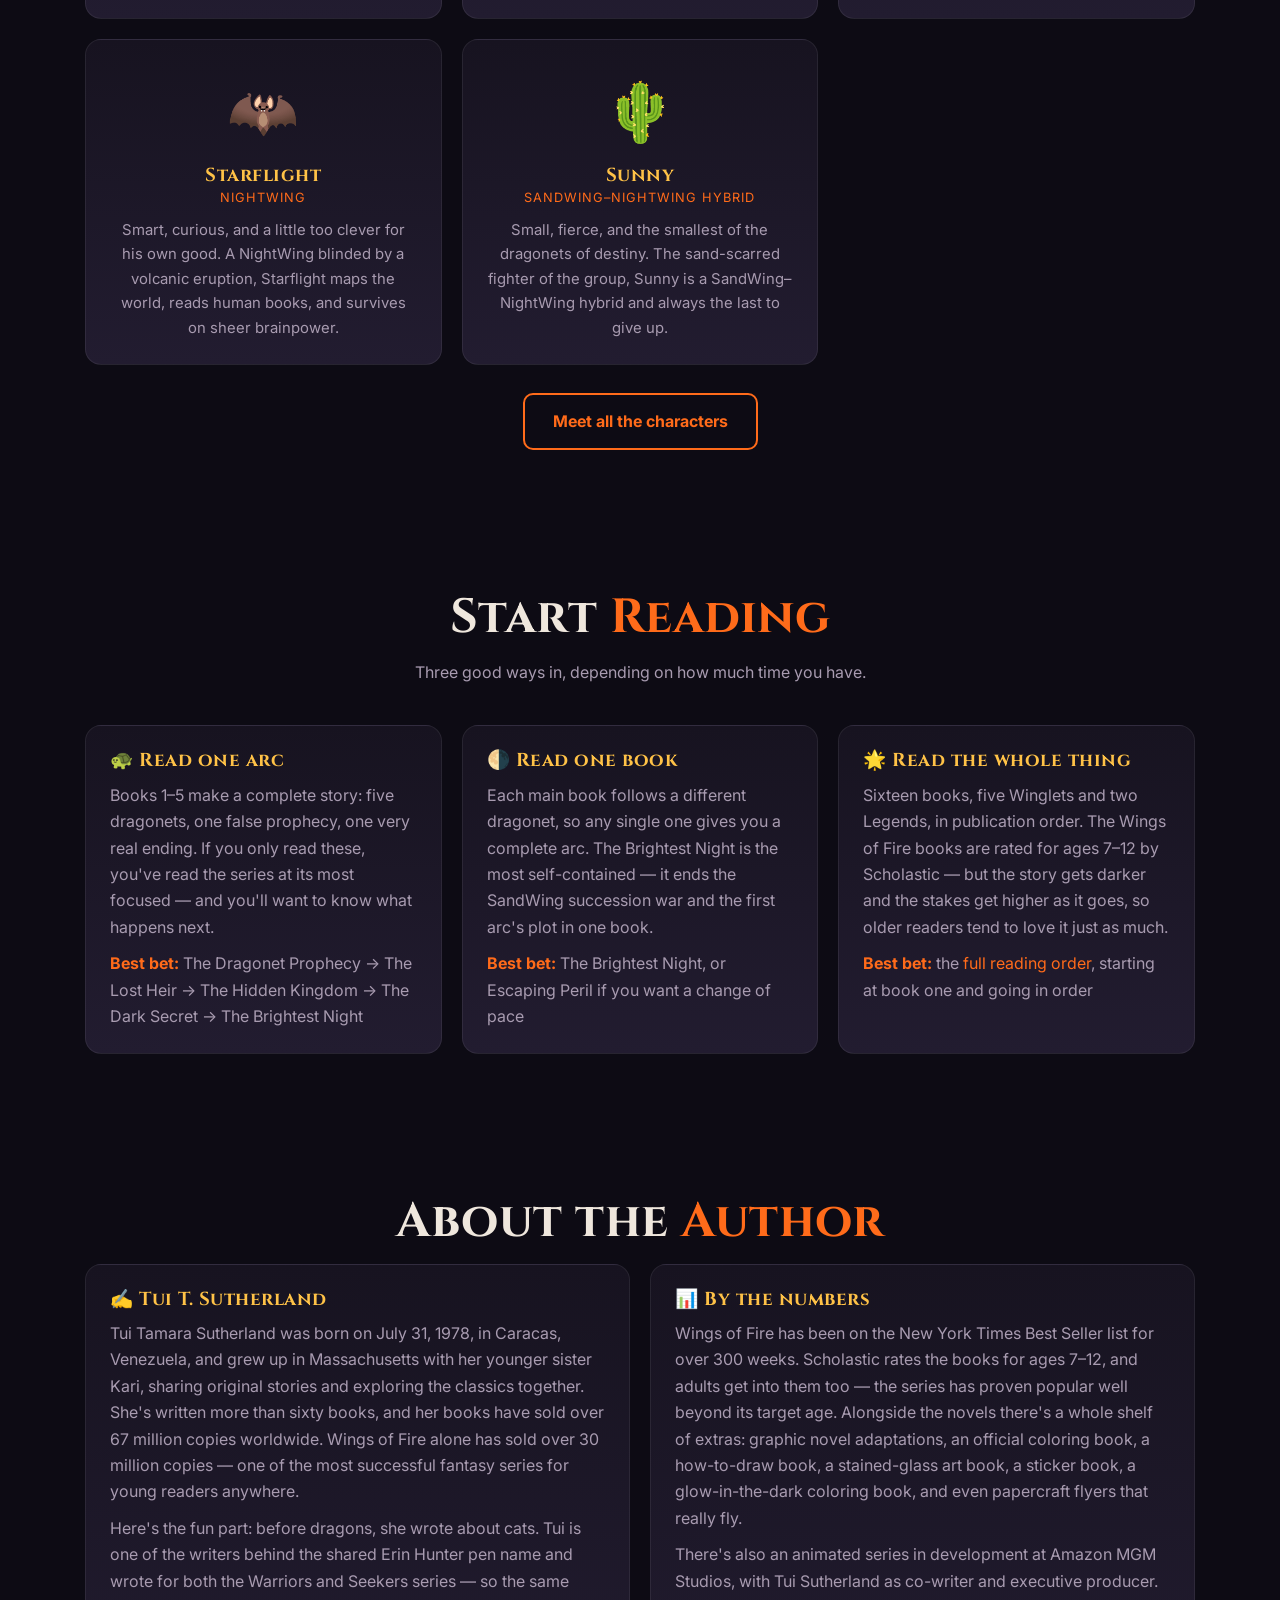
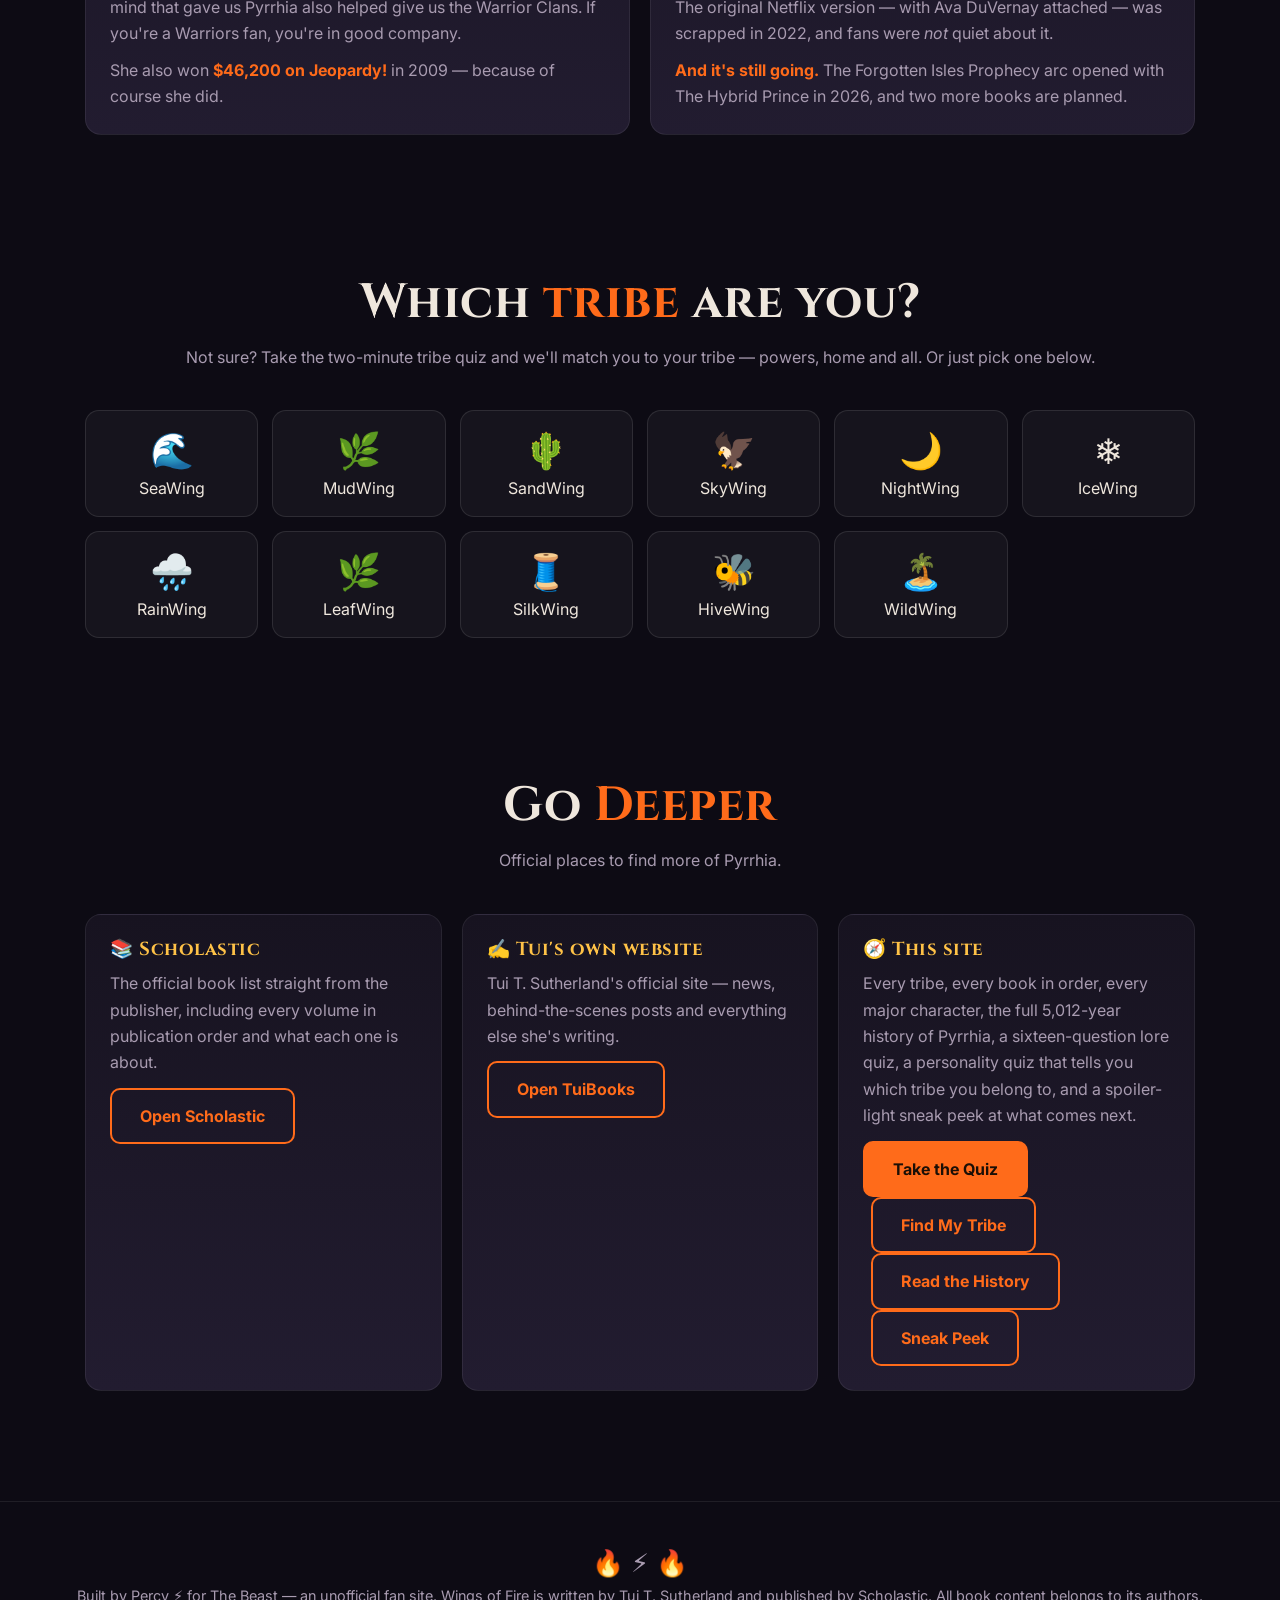
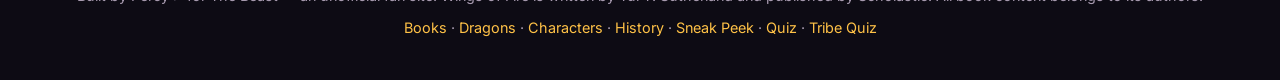
==== commit 1a41bdf0: "Revert "Add book 17 (Kinkajou) to books, sneak peek, characters, index; new quiz question" This reve" ====
--- a/index.html
+++ b/index.html
@@ -48,7 +48,7 @@
 <section>
   <div class="wrap">
     <h2 class="section-title reveal">The <span>Four Arcs</span></h2>
-    <p class="section-sub reveal">Sixteen main books published, five Winglets, two Legends — and one prophecy tying it all together.</p>
+    <p class="section-sub reveal">Sixteen main books, five Winglets, two Legends — and one prophecy tying it all together.</p>
     <div class="grid g2">
 
       <div class="card arc-card reveal">
@@ -96,7 +96,6 @@
         <p>The newest arc, and the first of a planned three-book arc — two MudWings on the run from Jade Mountain Academy, taken in by the Court of Refuge on the Dungeon Isle. New dragons, new danger.</p>
         <ul>
           <li>The Hybrid Prince (2026)</li>
-          <li>Book 17 — starring Kinkajou (in writing)</li>
           <li>More to come…</li>
         </ul>
       </div>
@@ -144,7 +143,7 @@
       <div class="card reveal">
         <div class="char-emoji">💛</div>
         <h3 style="color:var(--gold)">Room to grow up</h3>
-        <p style="color:var(--muted); margin-top:10px;">These are dragons learning to be leaders while still figuring out who they are. Books one and two are about hatching and surviving; by book sixteen, Umber is deciding whether he's a hero at all, and book seventeen puts Kinkajou in the middle of the story. The growth is the whole point.</p>
+        <p style="color:var(--muted); margin-top:10px;">These are dragons learning to be leaders while still figuring out who they are. Books one and two are about hatching and surviving; by book sixteen, Umber is deciding whether he's a hero at all. The growth is the whole point.</p>
       </div>
 
     </div>
@@ -213,7 +212,7 @@
 
       <div class="card reveal">
         <h3 style="color:var(--gold)">🌟 Read the whole thing</h3>
-        <p style="color:var(--muted); margin-top:10px;">Sixteen books published and a seventeenth in the works, five Winglets and two Legends, in publication order. The Wings of Fire books are rated for ages 7–12 by Scholastic — but the story gets darker and the stakes get higher as it goes, so older readers tend to love it just as much.</p>
+        <p style="color:var(--muted); margin-top:10px;">Sixteen books, five Winglets and two Legends, in publication order. The Wings of Fire books are rated for ages 7–12 by Scholastic — but the story gets darker and the stakes get higher as it goes, so older readers tend to love it just as much.</p>
         <p style="color:var(--muted); margin-top:10px;"><strong style="color:var(--ember)">Best bet:</strong> the <a href="books.html" style="color:var(--ember);">full reading order</a>, starting at book one and going in order</p>
       </div>
 
@@ -282,7 +281,7 @@
       </div>
       <div class="card reveal">
         <h3 style="color:var(--gold)">🧭 This site</h3>
-        <p style="color:var(--muted); margin-top:10px;">Every tribe, every book in order, every major character, the full 5,012-year history of Pyrrhia, a seventeen-question lore quiz, a personality quiz that tells you which tribe you belong to, and a spoiler-light sneak peek at what comes next.</p>
+        <p style="color:var(--muted); margin-top:10px;">Every tribe, every book in order, every major character, the full 5,012-year history of Pyrrhia, a sixteen-question lore quiz, a personality quiz that tells you which tribe you belong to, and a spoiler-light sneak peek at what comes next.</p>
         <p style="margin-top:12px;"><a class="btn solid" href="quiz.html">Take the Quiz</a> <a class="btn" href="tribe-quiz.html" style="margin-left:8px;">Find My Tribe</a> <a class="btn" href="history.html" style="margin-left:8px;">Read the History</a> <a class="btn" href="sneak-peek.html" style="margin-left:8px;">Sneak Peek</a></p>
       </div>
     </div>
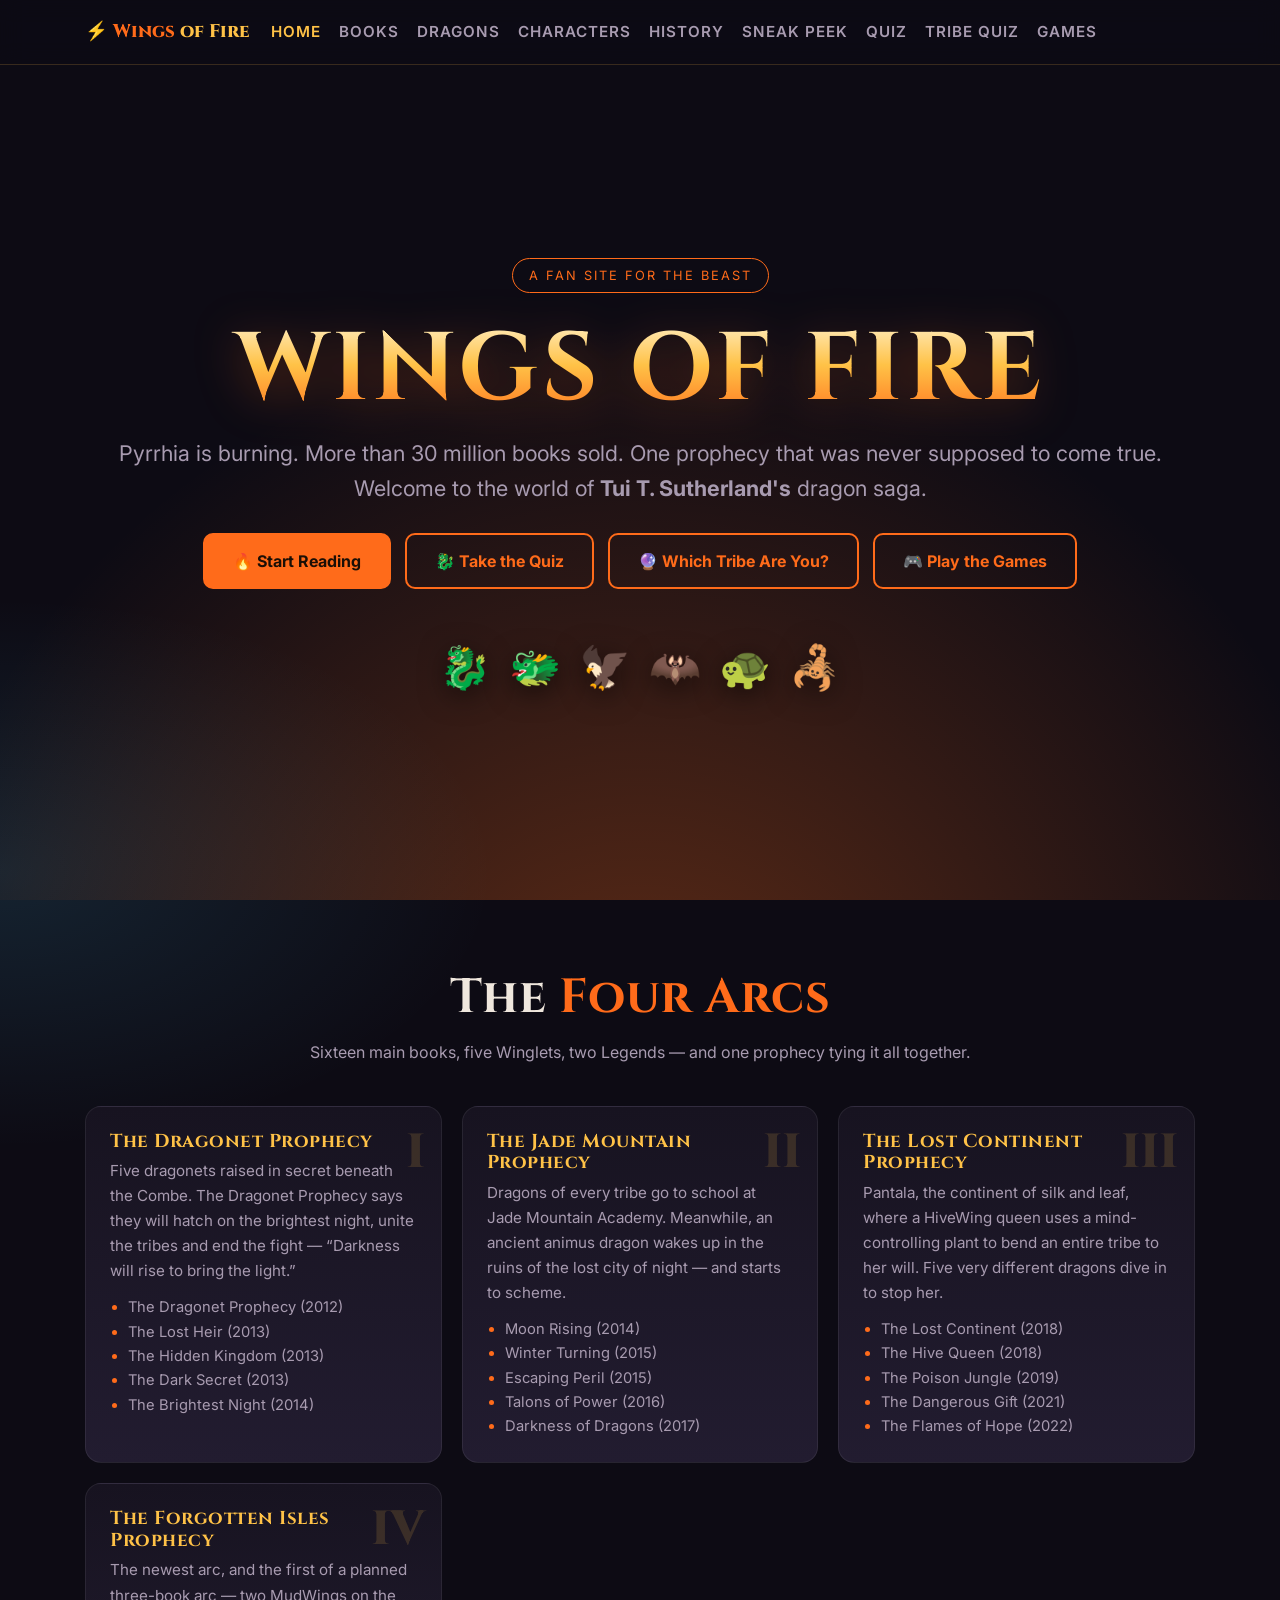
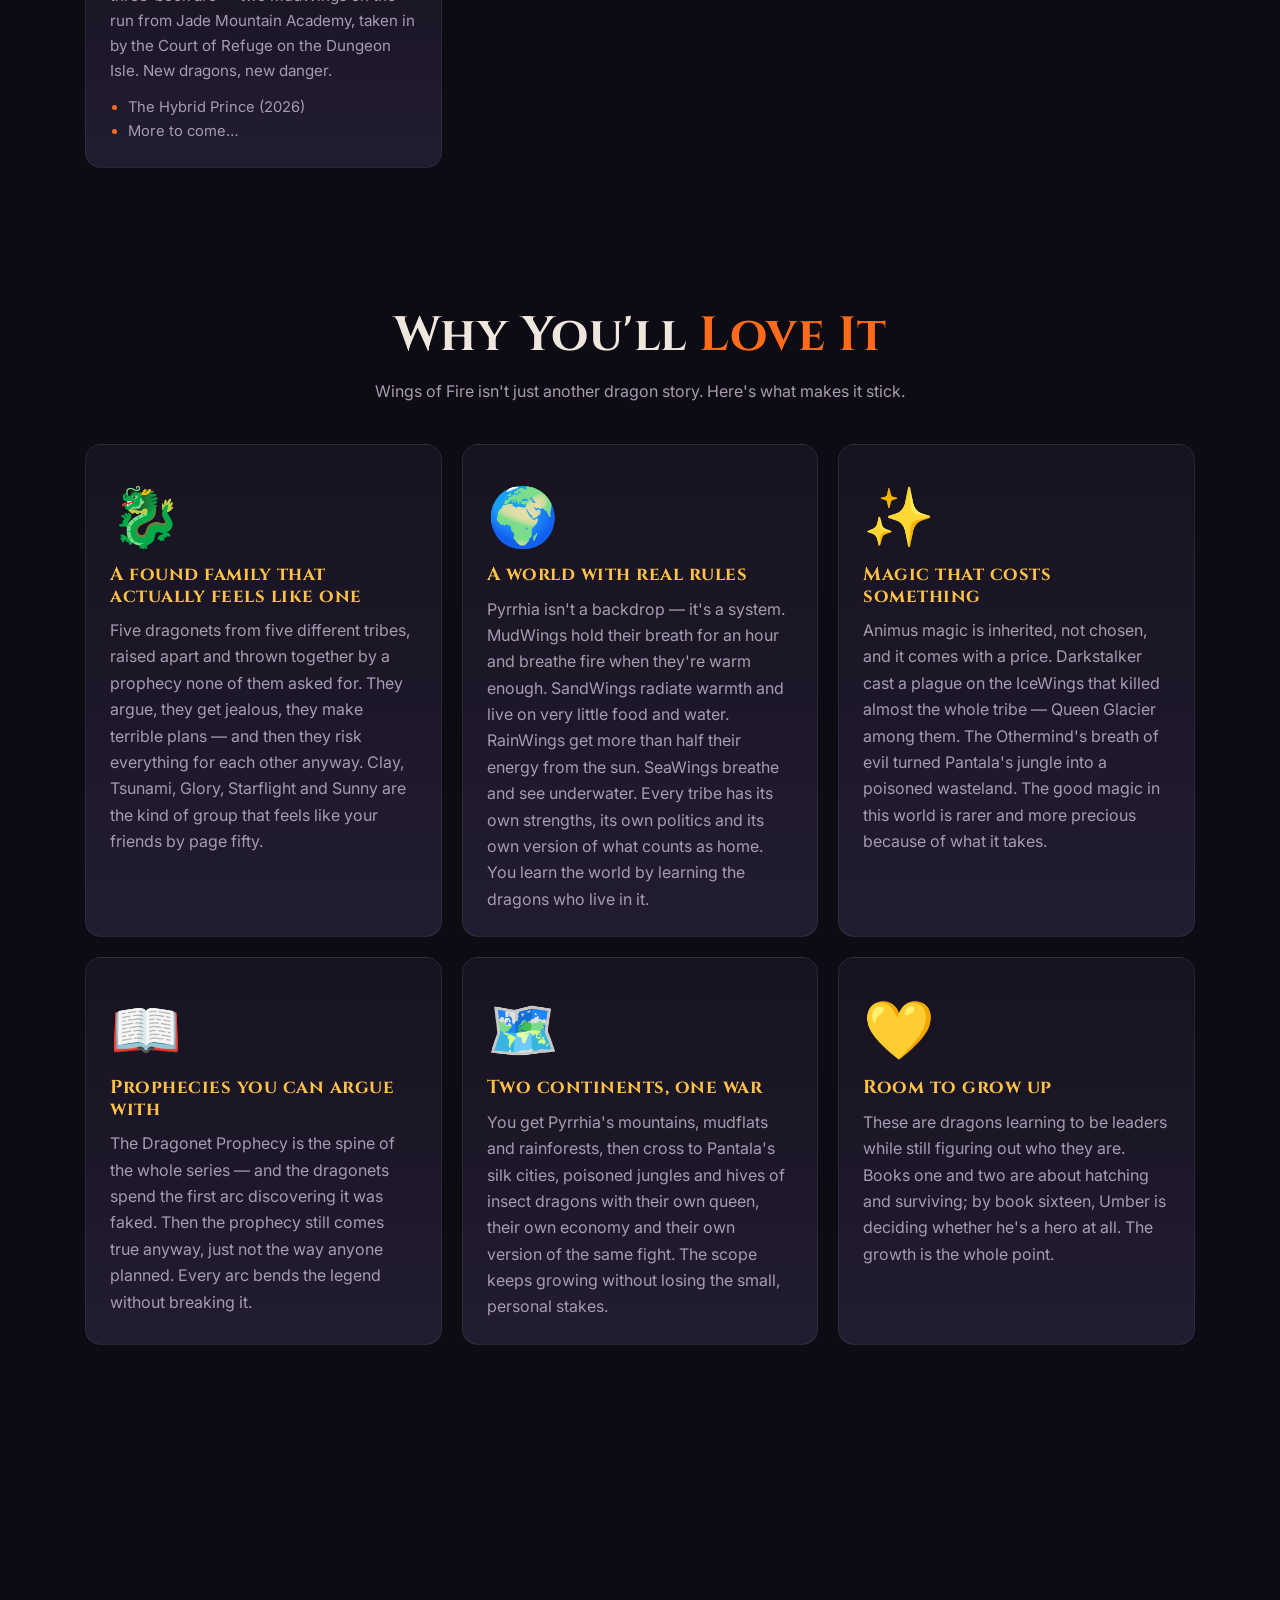
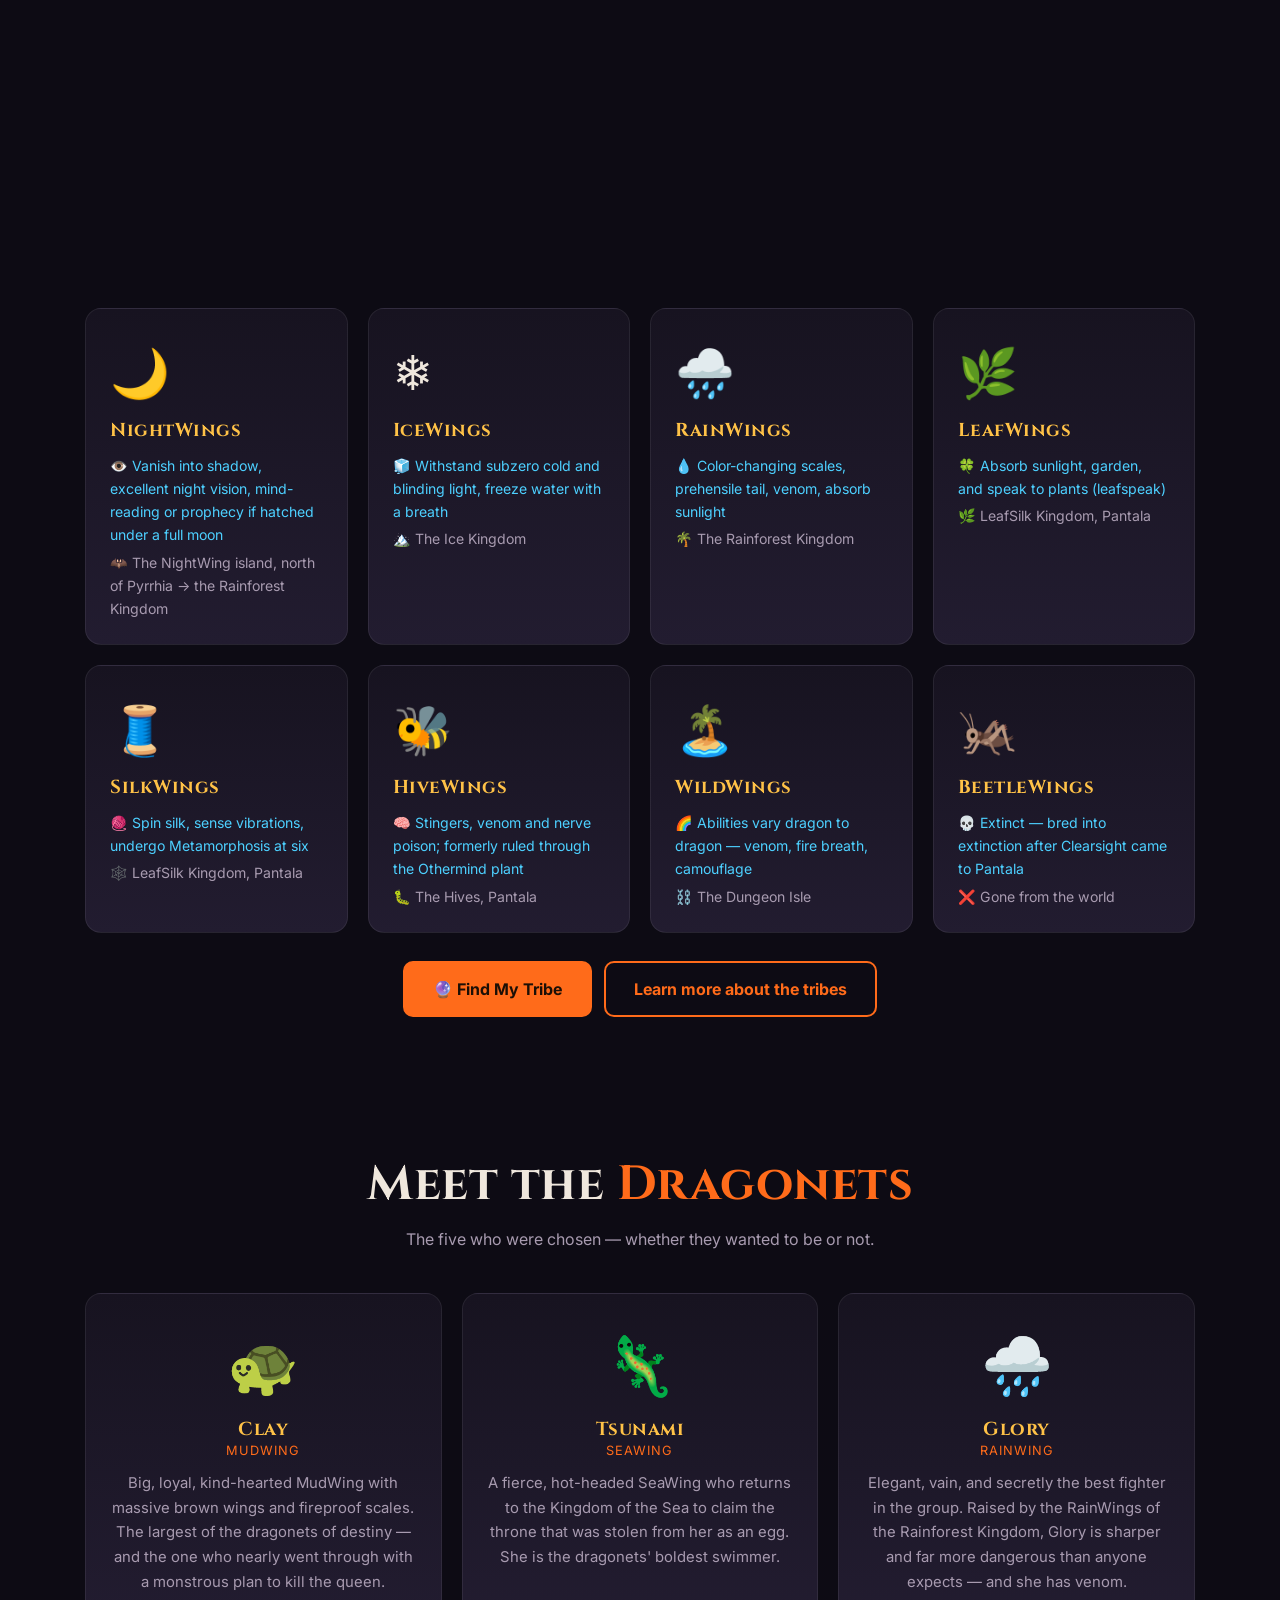
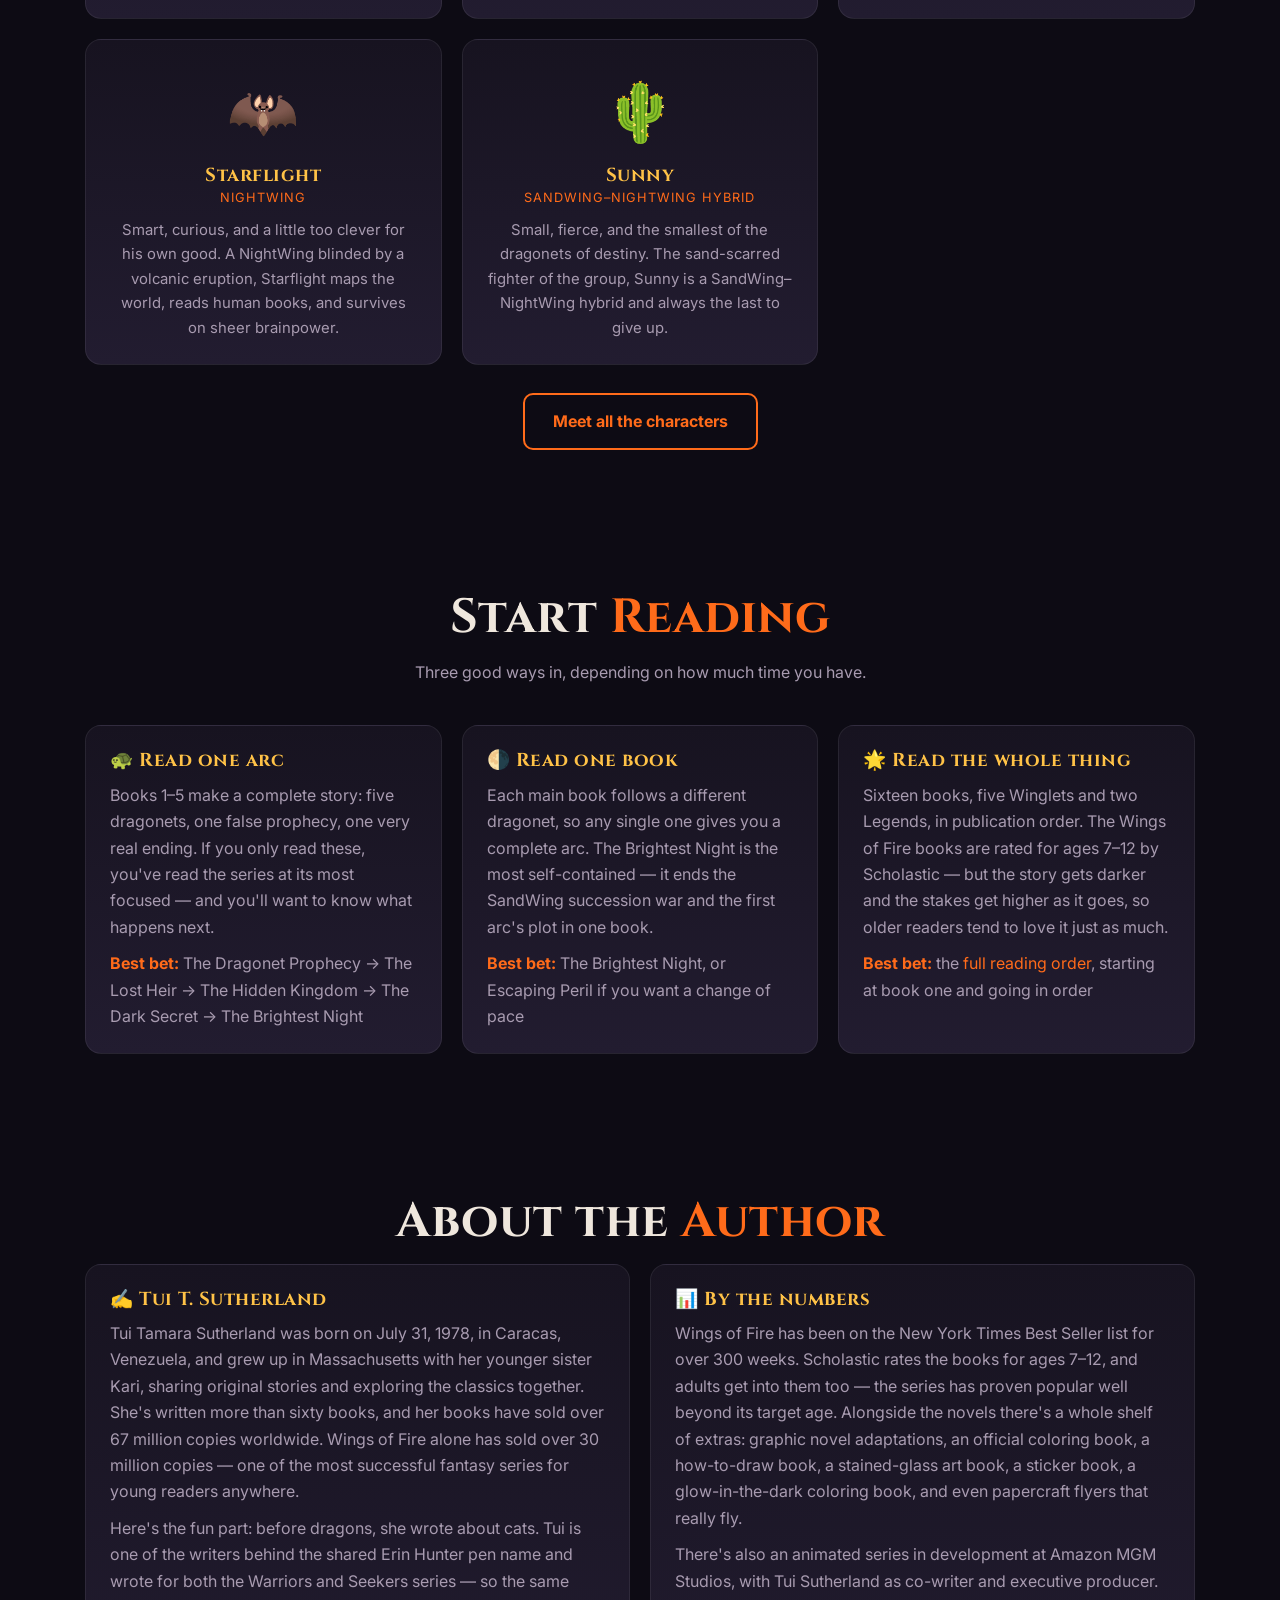
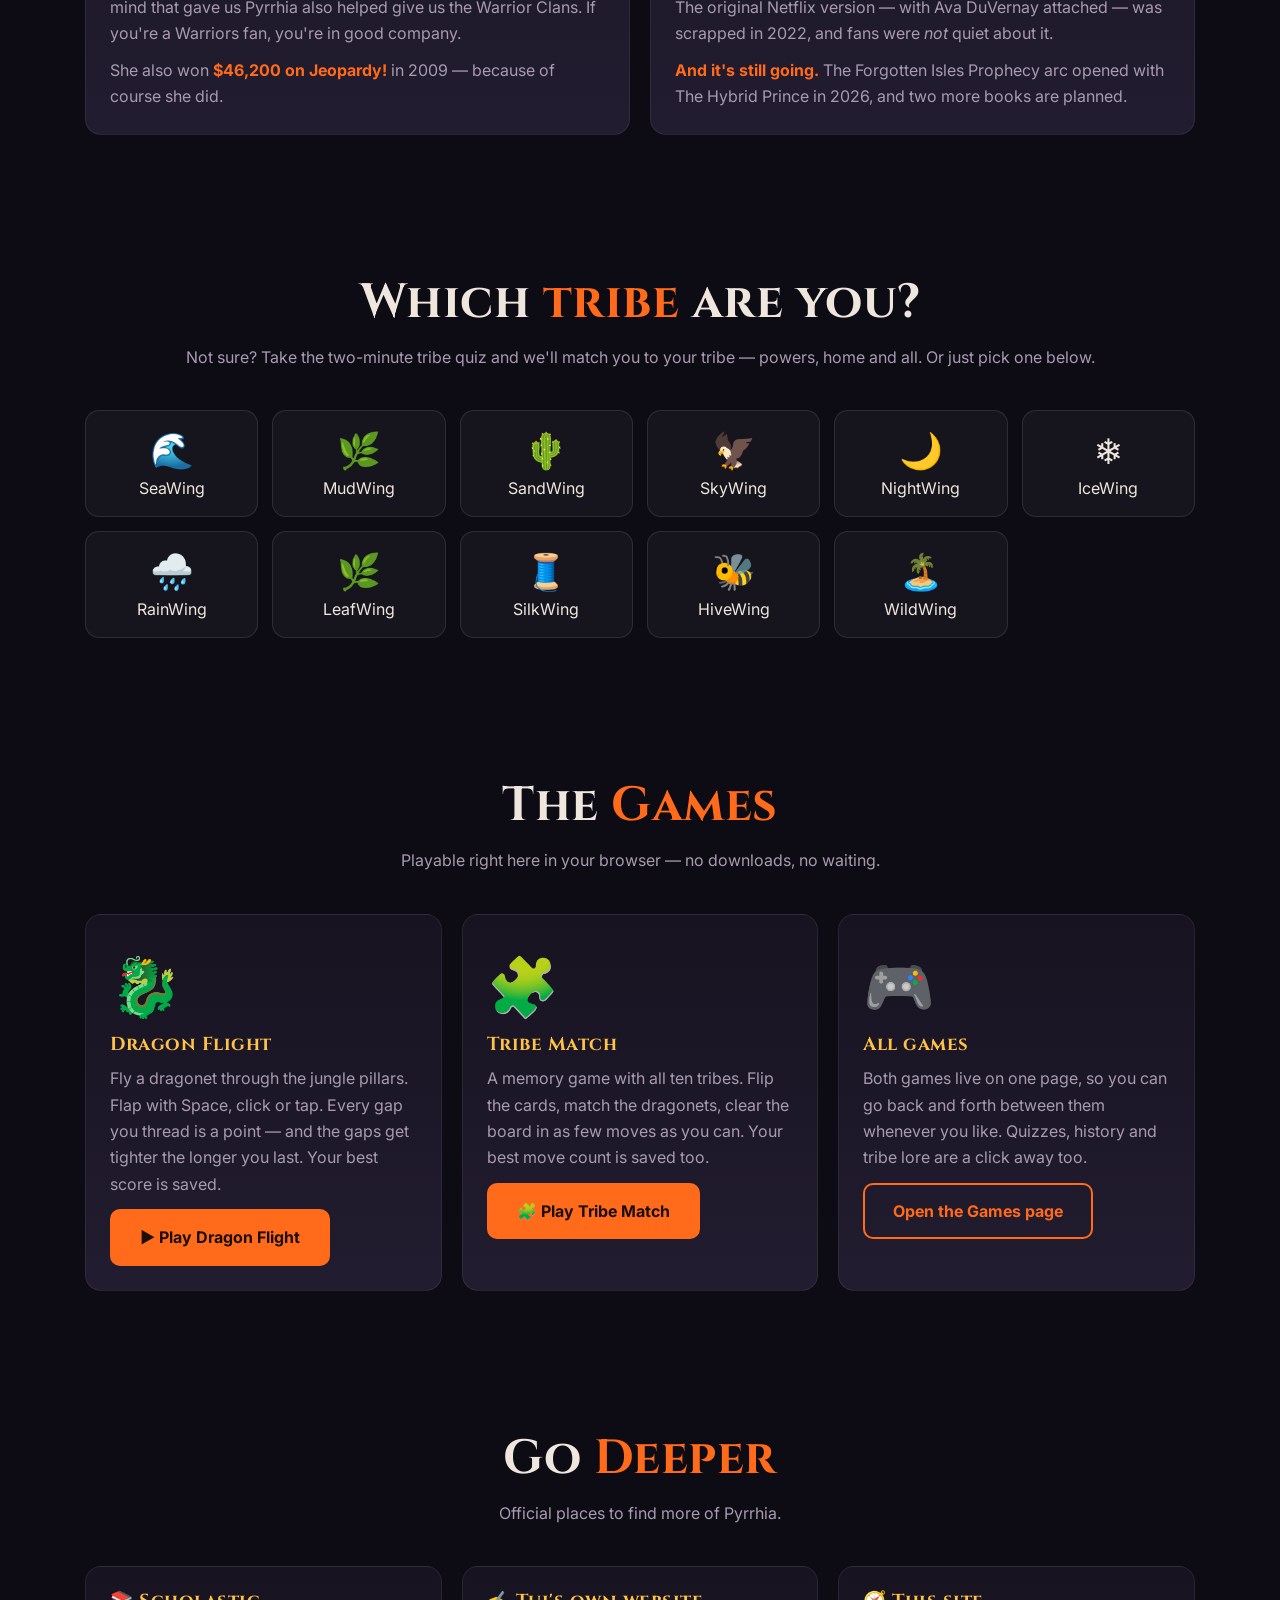
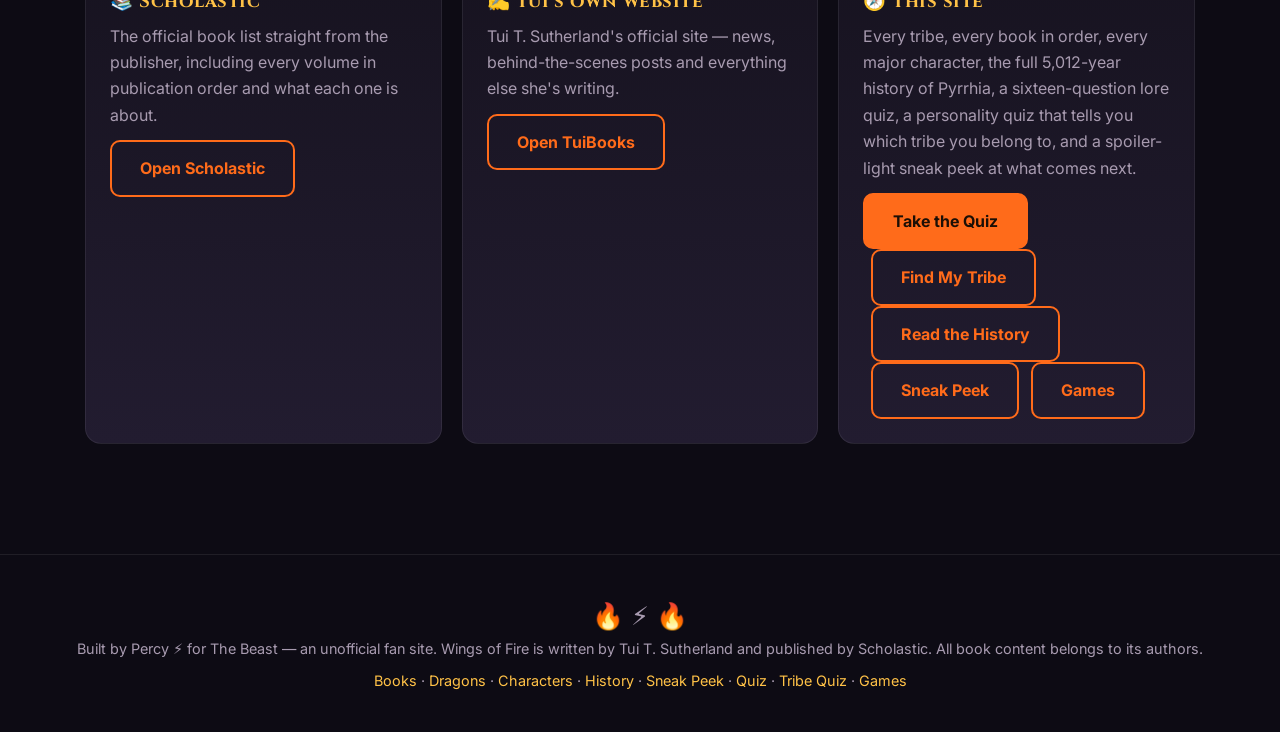
==== commit 7171bc92: "Add Games page with two playable mini-games (Dragon Flight + Tribe Match) - games.html: new Games se" ====
--- a/index.html
+++ b/index.html
@@ -24,6 +24,7 @@
       <a href="sneak-peek.html">Sneak Peek</a>
       <a href="quiz.html">Quiz</a>
       <a href="tribe-quiz.html">Tribe Quiz</a>
+      <a href="games.html">Games</a>
     </div>
   </div>
 </nav>
@@ -38,6 +39,7 @@
       <a href="books.html" class="btn solid">🔥 Start Reading</a>
       <a href="quiz.html" class="btn">🐉 Take the Quiz</a>
       <a href="tribe-quiz.html" class="btn">🔮 Which Tribe Are You?</a>
+      <a href="games.html" class="btn">🎮 Play the Games</a>
     </div>
     <div class="dragon-row">
       <span>🐉</span><span>🐲</span><span>🦅</span><span>🦇</span><span>🐢</span><span>🦂</span>
@@ -266,6 +268,37 @@
 
 <section>
   <div class="wrap">
+    <h2 class="section-title reveal">The <span>Games</span></h2>
+    <p class="section-sub reveal">Playable right here in your browser — no downloads, no waiting.</p>
+    <div class="grid g3">
+
+      <div class="card reveal">
+        <div class="char-emoji">🐉</div>
+        <h3 style="color:var(--gold)">Dragon Flight</h3>
+        <p style="color:var(--muted); margin-top:10px;">Fly a dragonet through the jungle pillars. Flap with Space, click or tap. Every gap you thread is a point — and the gaps get tighter the longer you last. Your best score is saved.</p>
+        <p style="margin-top:12px;"><a class="btn solid" href="games.html#dragon-flight">▶ Play Dragon Flight</a></p>
+      </div>
+
+      <div class="card reveal">
+        <div class="char-emoji">🧩</div>
+        <h3 style="color:var(--gold)">Tribe Match</h3>
+        <p style="color:var(--muted); margin-top:10px;">A memory game with all ten tribes. Flip the cards, match the dragonets, clear the board in as few moves as you can. Your best move count is saved too.</p>
+        <p style="margin-top:12px;"><a class="btn solid" href="games.html#tribe-match">🧩 Play Tribe Match</a></p>
+      </div>
+
+      <div class="card reveal">
+        <div class="char-emoji">🎮</div>
+        <h3 style="color:var(--gold)">All games</h3>
+        <p style="color:var(--muted); margin-top:10px;">Both games live on one page, so you can go back and forth between them whenever you like. Quizzes, history and tribe lore are a click away too.</p>
+        <p style="margin-top:12px;"><a class="btn" href="games.html">Open the Games page</a></p>
+      </div>
+
+    </div>
+  </div>
+</section>
+
+<section>
+  <div class="wrap">
     <h2 class="section-title reveal">Go <span>Deeper</span></h2>
     <p class="section-sub reveal">Official places to find more of Pyrrhia.</p>
     <div class="grid g3">
@@ -282,7 +315,7 @@
       <div class="card reveal">
         <h3 style="color:var(--gold)">🧭 This site</h3>
         <p style="color:var(--muted); margin-top:10px;">Every tribe, every book in order, every major character, the full 5,012-year history of Pyrrhia, a sixteen-question lore quiz, a personality quiz that tells you which tribe you belong to, and a spoiler-light sneak peek at what comes next.</p>
-        <p style="margin-top:12px;"><a class="btn solid" href="quiz.html">Take the Quiz</a> <a class="btn" href="tribe-quiz.html" style="margin-left:8px;">Find My Tribe</a> <a class="btn" href="history.html" style="margin-left:8px;">Read the History</a> <a class="btn" href="sneak-peek.html" style="margin-left:8px;">Sneak Peek</a></p>
+        <p style="margin-top:12px;"><a class="btn solid" href="quiz.html">Take the Quiz</a> <a class="btn" href="tribe-quiz.html" style="margin-left:8px;">Find My Tribe</a> <a class="btn" href="history.html" style="margin-left:8px;">Read the History</a> <a class="btn" href="sneak-peek.html" style="margin-left:8px;">Sneak Peek</a> <a class="btn" href="games.html" style="margin-left:8px;">Games</a></p>
       </div>
     </div>
   </div>
@@ -291,7 +324,7 @@
 <footer>
   <div class="flame">🔥 ⚡ 🔥</div>
   <p>Built by Percy ⚡ for The Beast — an unofficial fan site. Wings of Fire is written by Tui T. Sutherland and published by Scholastic. All book content belongs to its authors.</p>
-  <p style="margin-top:8px;"><a href="books.html">Books</a> · <a href="dragons.html">Dragons</a> · <a href="characters.html">Characters</a> · <a href="history.html">History</a> · <a href="sneak-peek.html">Sneak Peek</a> · <a href="quiz.html">Quiz</a> · <a href="tribe-quiz.html">Tribe Quiz</a></p>
+  <p style="margin-top:8px;"><a href="books.html">Books</a> · <a href="dragons.html">Dragons</a> · <a href="characters.html">Characters</a> · <a href="history.html">History</a> · <a href="sneak-peek.html">Sneak Peek</a> · <a href="quiz.html">Quiz</a> · <a href="tribe-quiz.html">Tribe Quiz</a> · <a href="games.html">Games</a></p>
 </footer>
 
 <script src="js/main.js?v=2"></script>
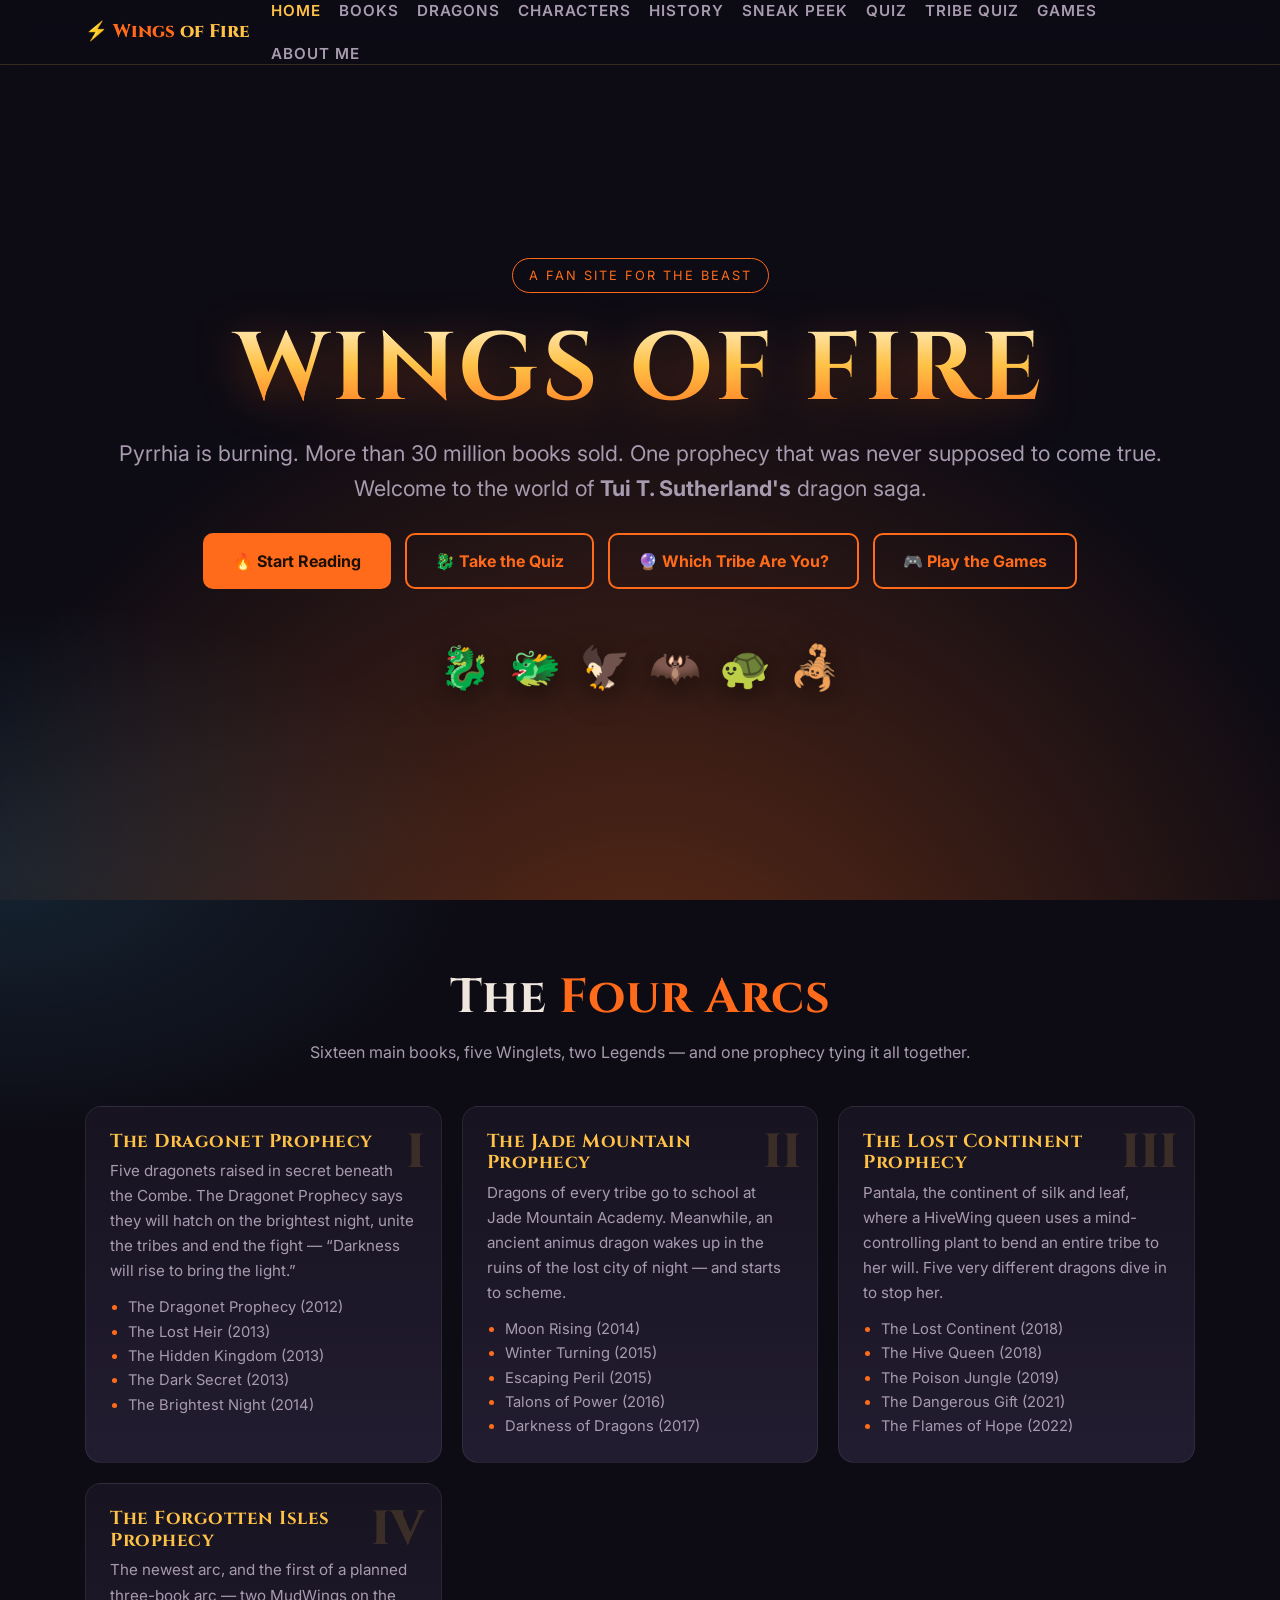
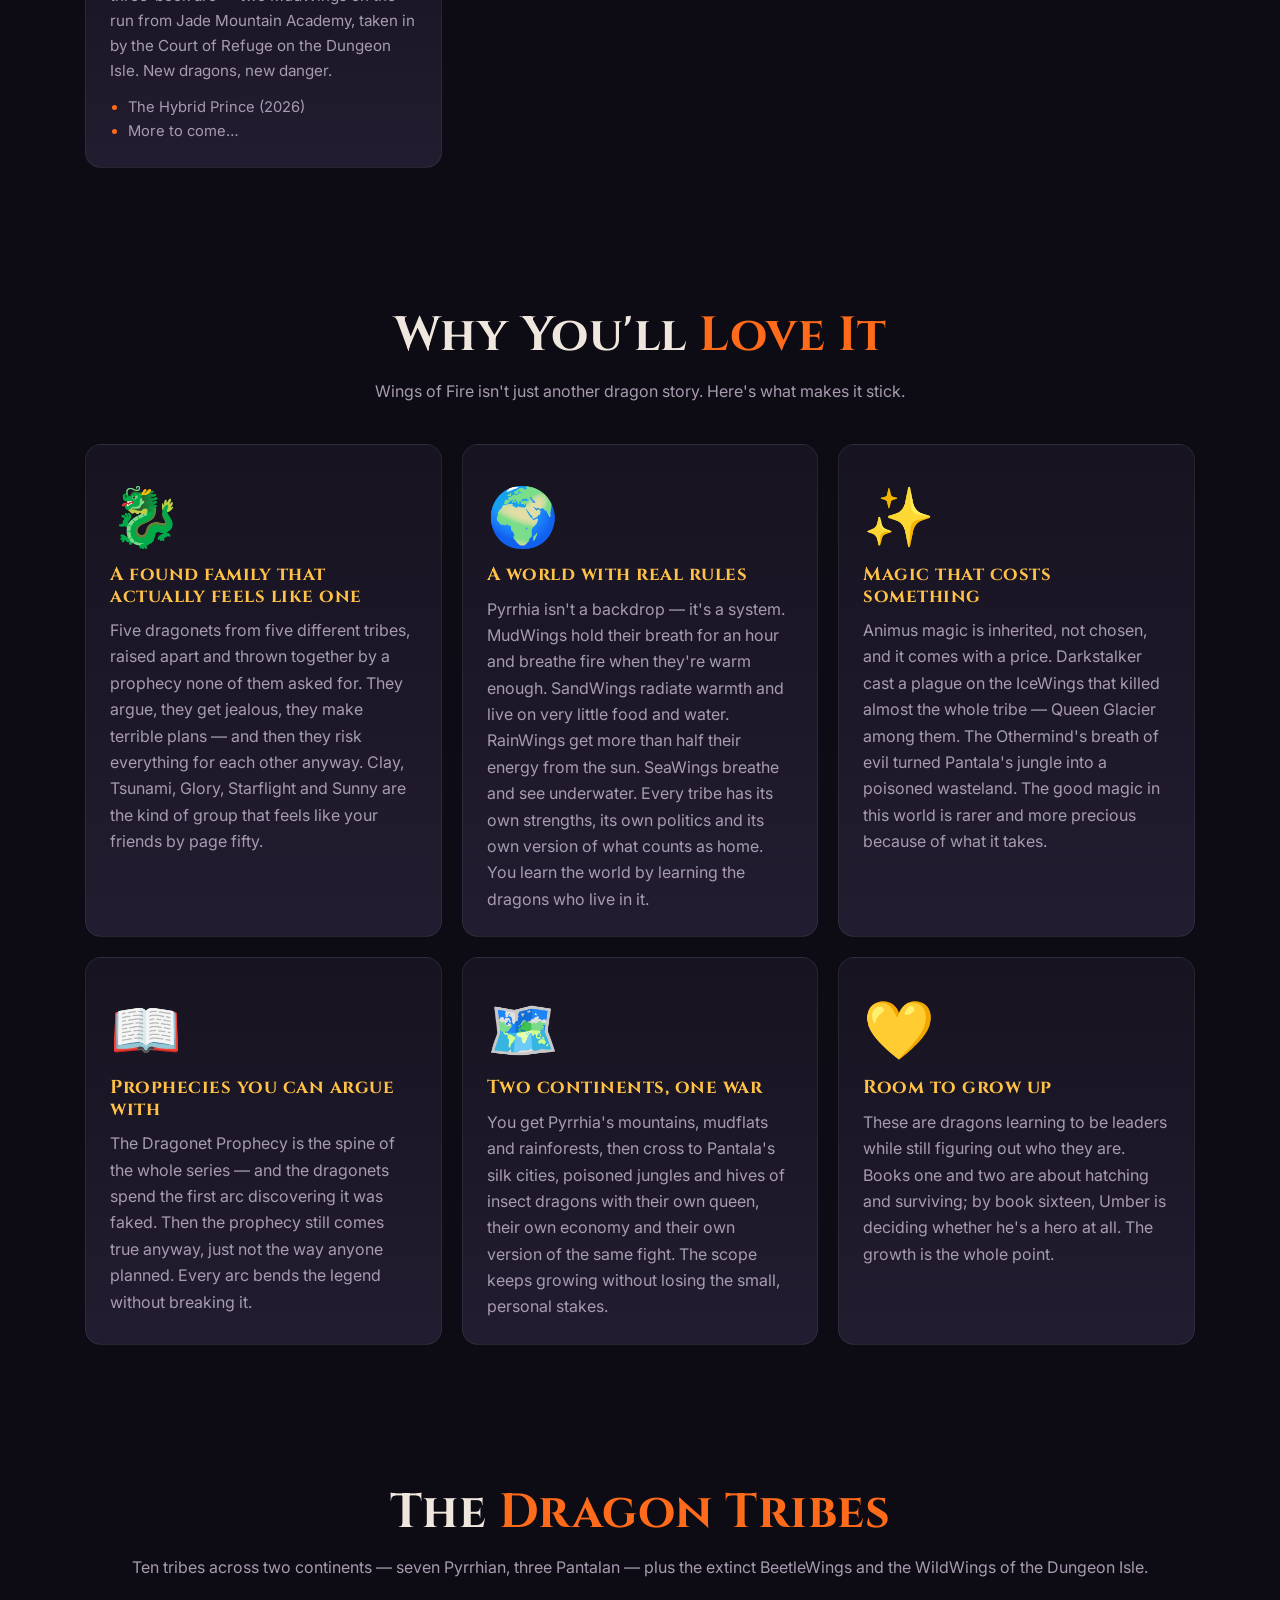
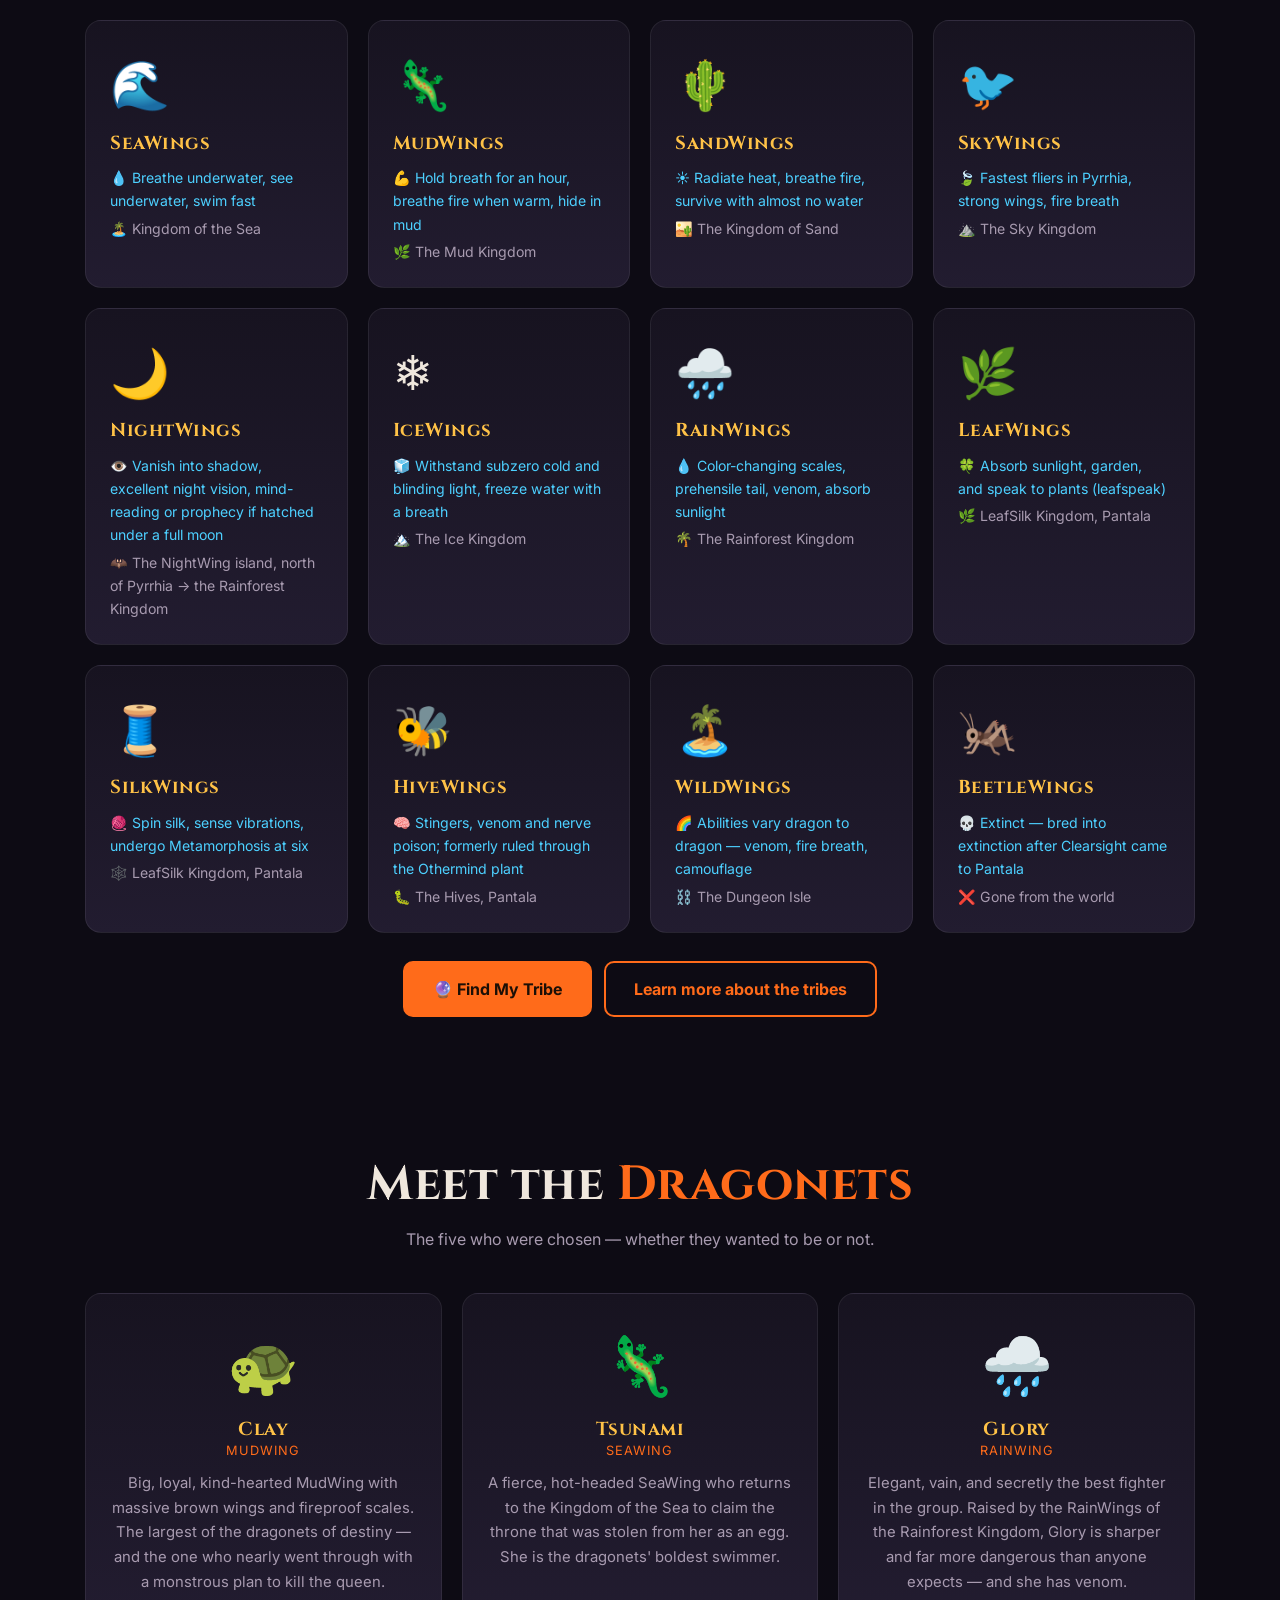
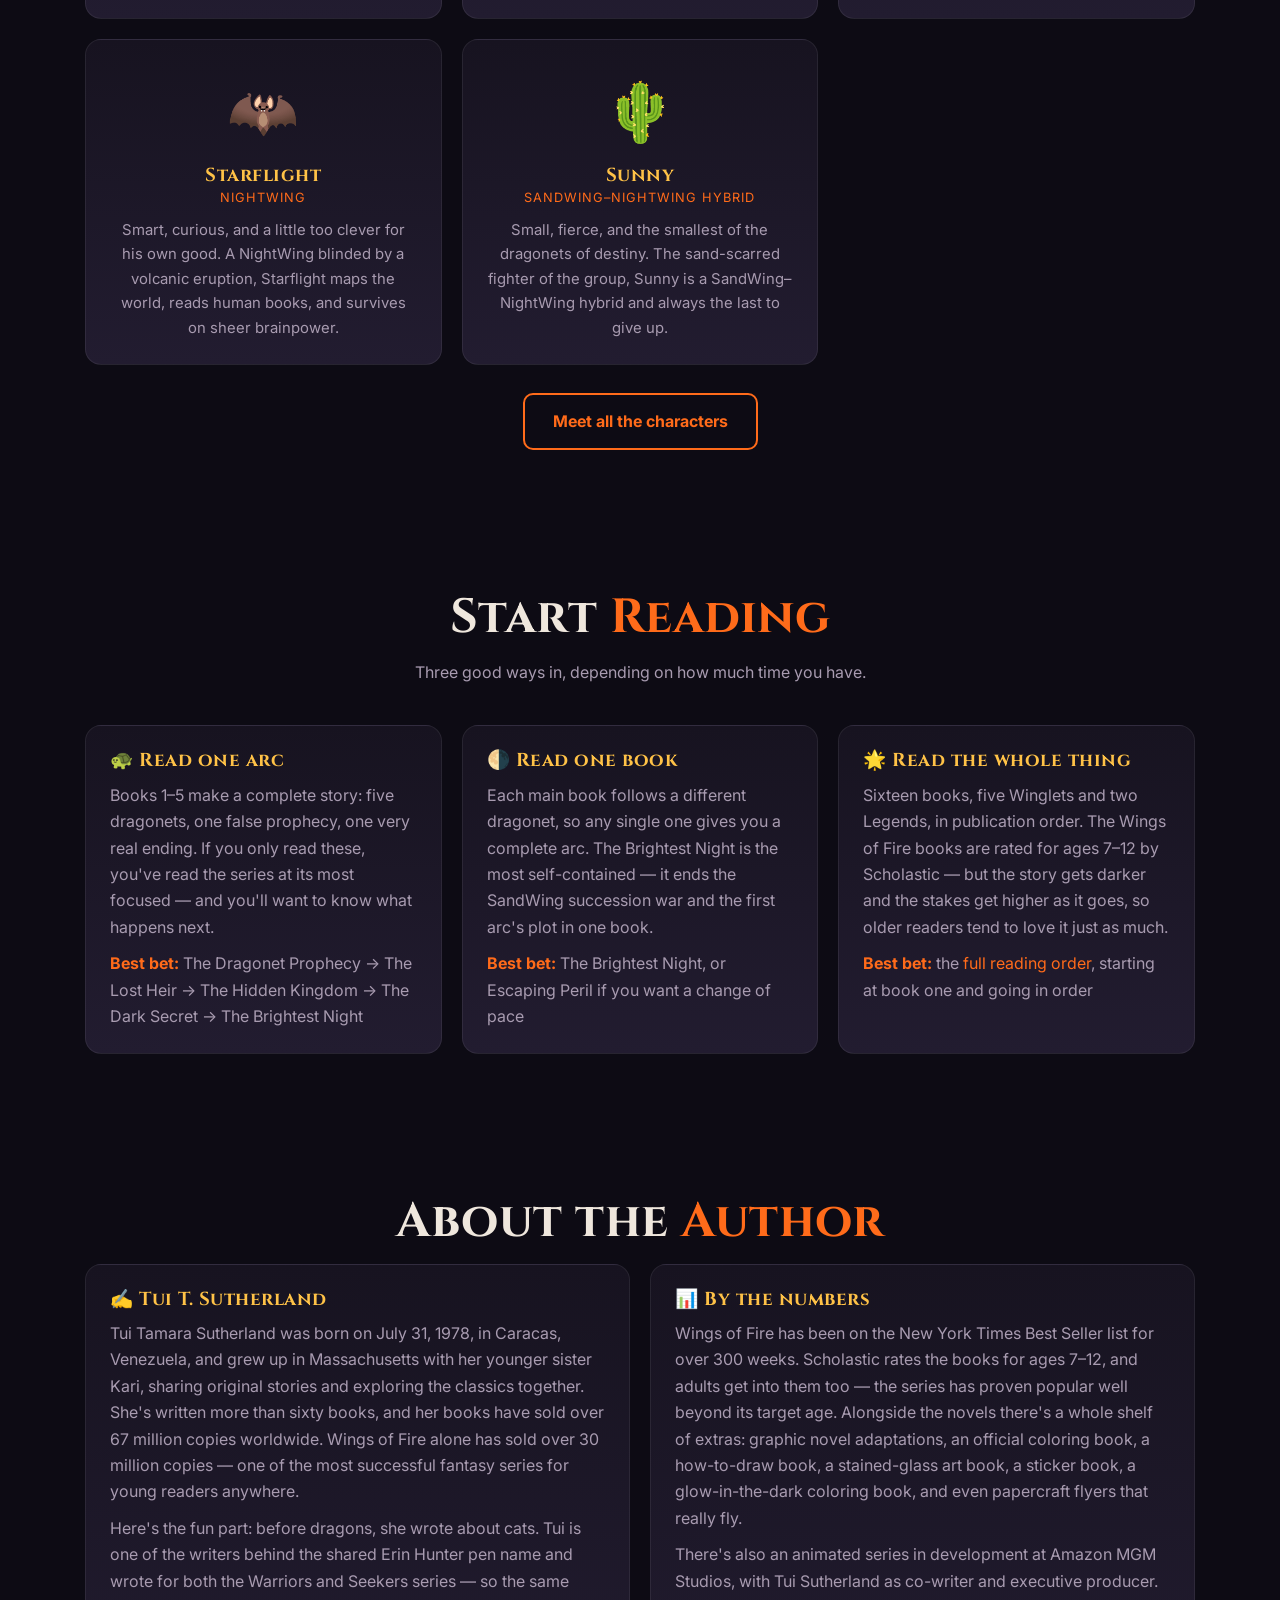
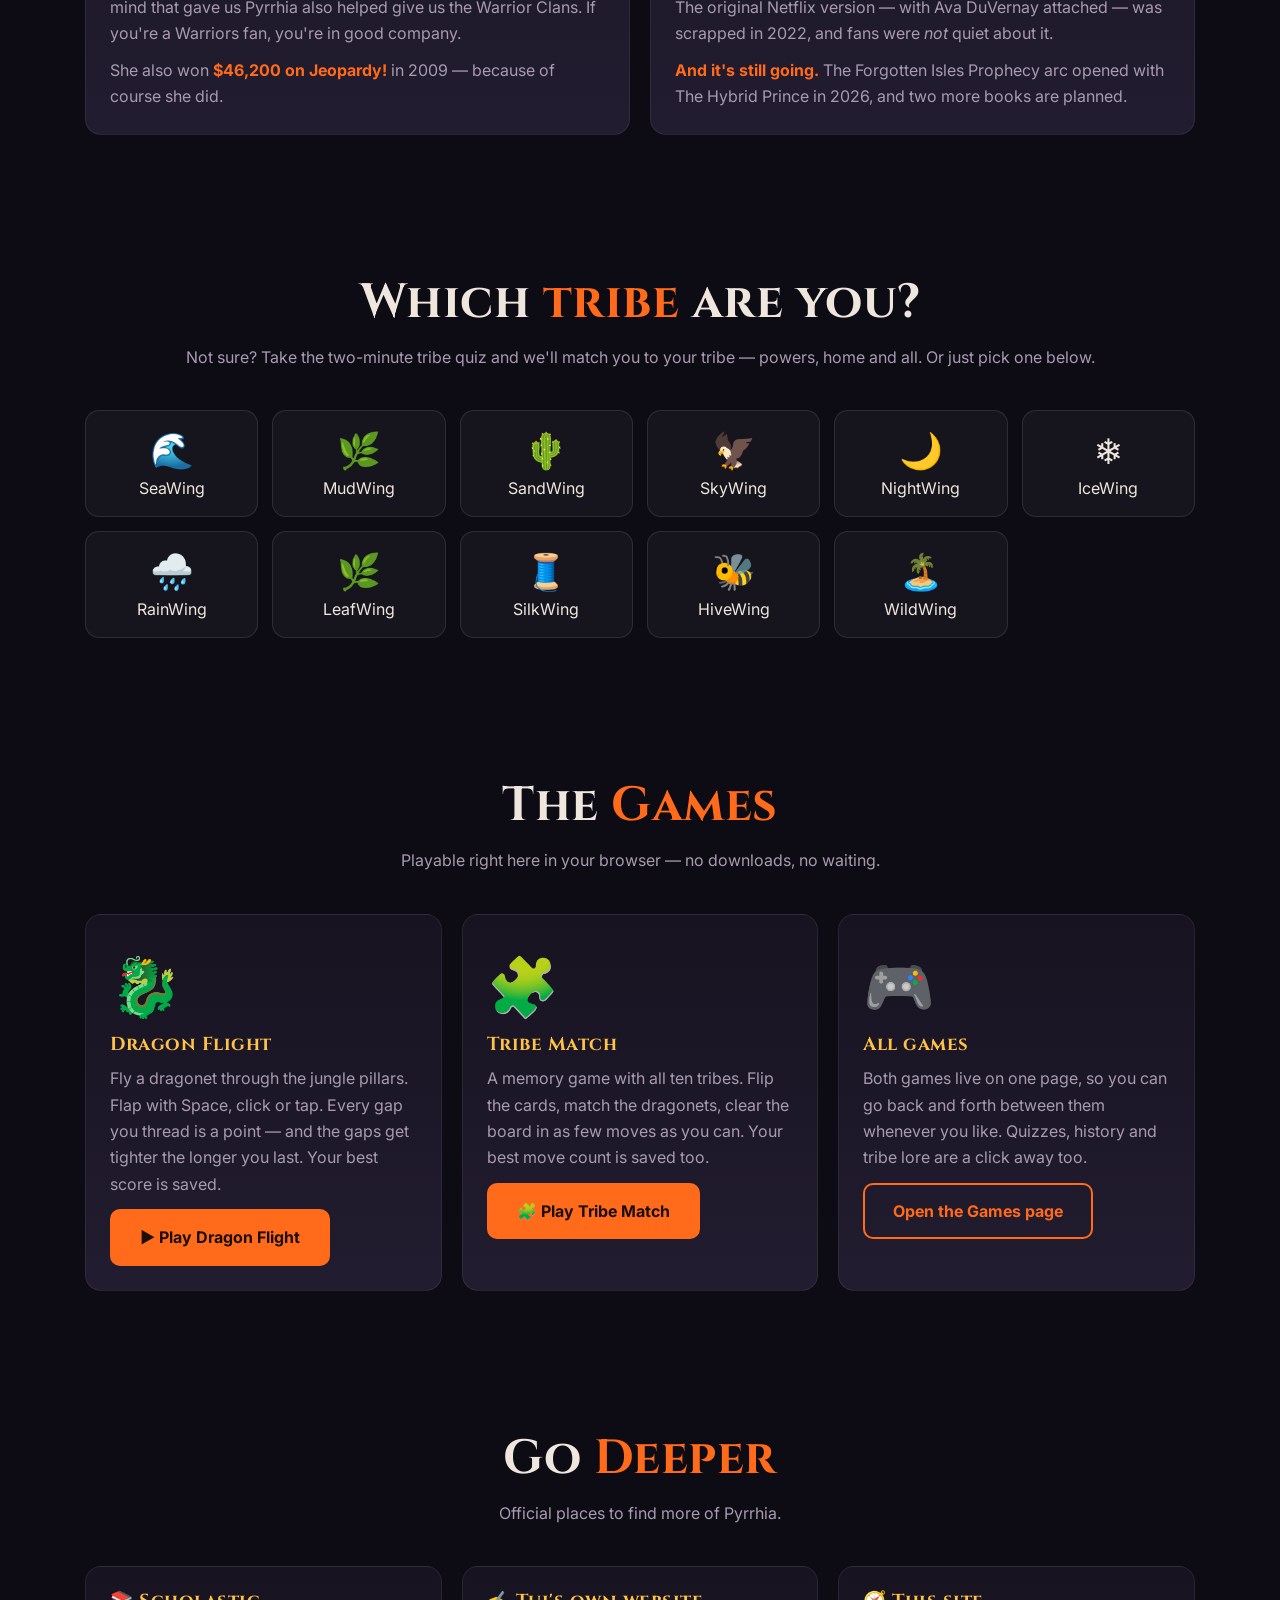
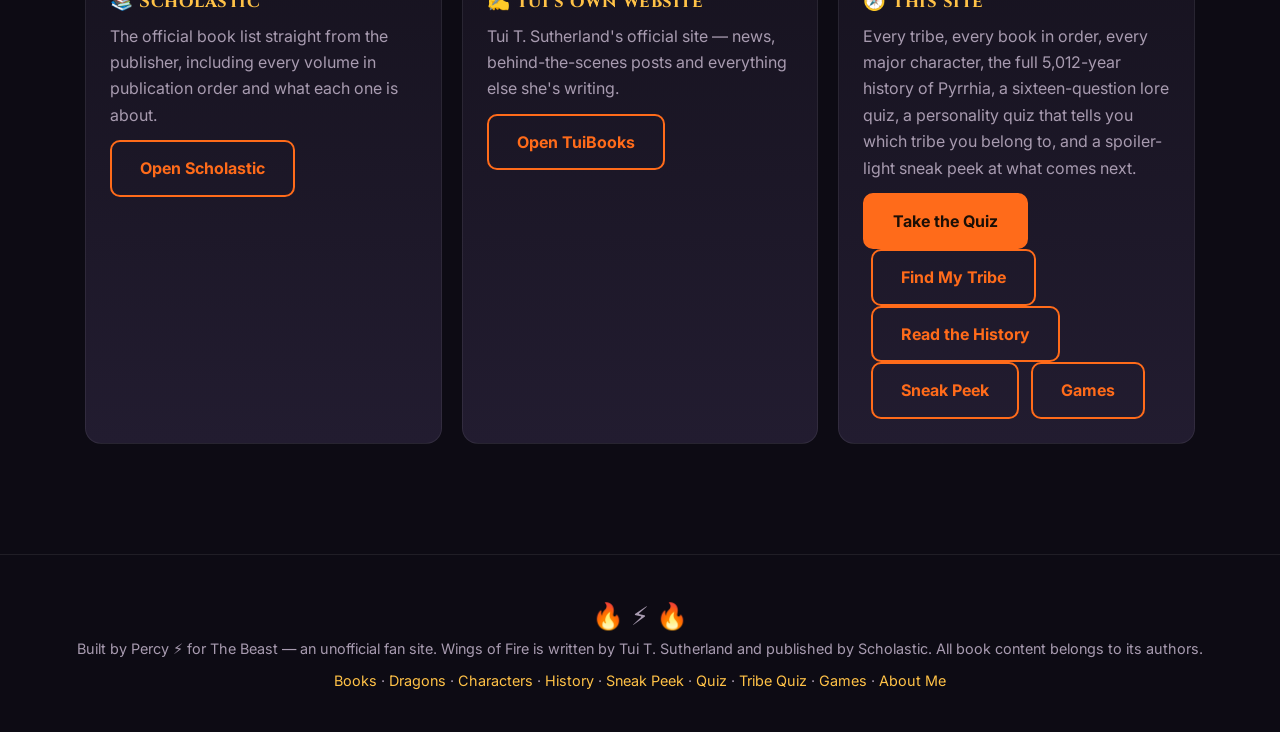
==== commit ba2fd591: "Add About Me page with embedded Google Doc, and link it in the nav and footers" ====
--- a/index.html
+++ b/index.html
@@ -25,6 +25,7 @@
       <a href="quiz.html">Quiz</a>
       <a href="tribe-quiz.html">Tribe Quiz</a>
       <a href="games.html">Games</a>
+      <a href="about-me.html">About Me</a>
     </div>
   </div>
 </nav>
@@ -324,7 +325,7 @@
 <footer>
   <div class="flame">🔥 ⚡ 🔥</div>
   <p>Built by Percy ⚡ for The Beast — an unofficial fan site. Wings of Fire is written by Tui T. Sutherland and published by Scholastic. All book content belongs to its authors.</p>
-  <p style="margin-top:8px;"><a href="books.html">Books</a> · <a href="dragons.html">Dragons</a> · <a href="characters.html">Characters</a> · <a href="history.html">History</a> · <a href="sneak-peek.html">Sneak Peek</a> · <a href="quiz.html">Quiz</a> · <a href="tribe-quiz.html">Tribe Quiz</a> · <a href="games.html">Games</a></p>
+  <p style="margin-top:8px;"><a href="books.html">Books</a> · <a href="dragons.html">Dragons</a> · <a href="characters.html">Characters</a> · <a href="history.html">History</a> · <a href="sneak-peek.html">Sneak Peek</a> · <a href="quiz.html">Quiz</a> · <a href="tribe-quiz.html">Tribe Quiz</a> · <a href="games.html">Games</a> · <a href="about-me.html">About Me</a></p>
 </footer>
 
 <script src="js/main.js?v=2"></script>
